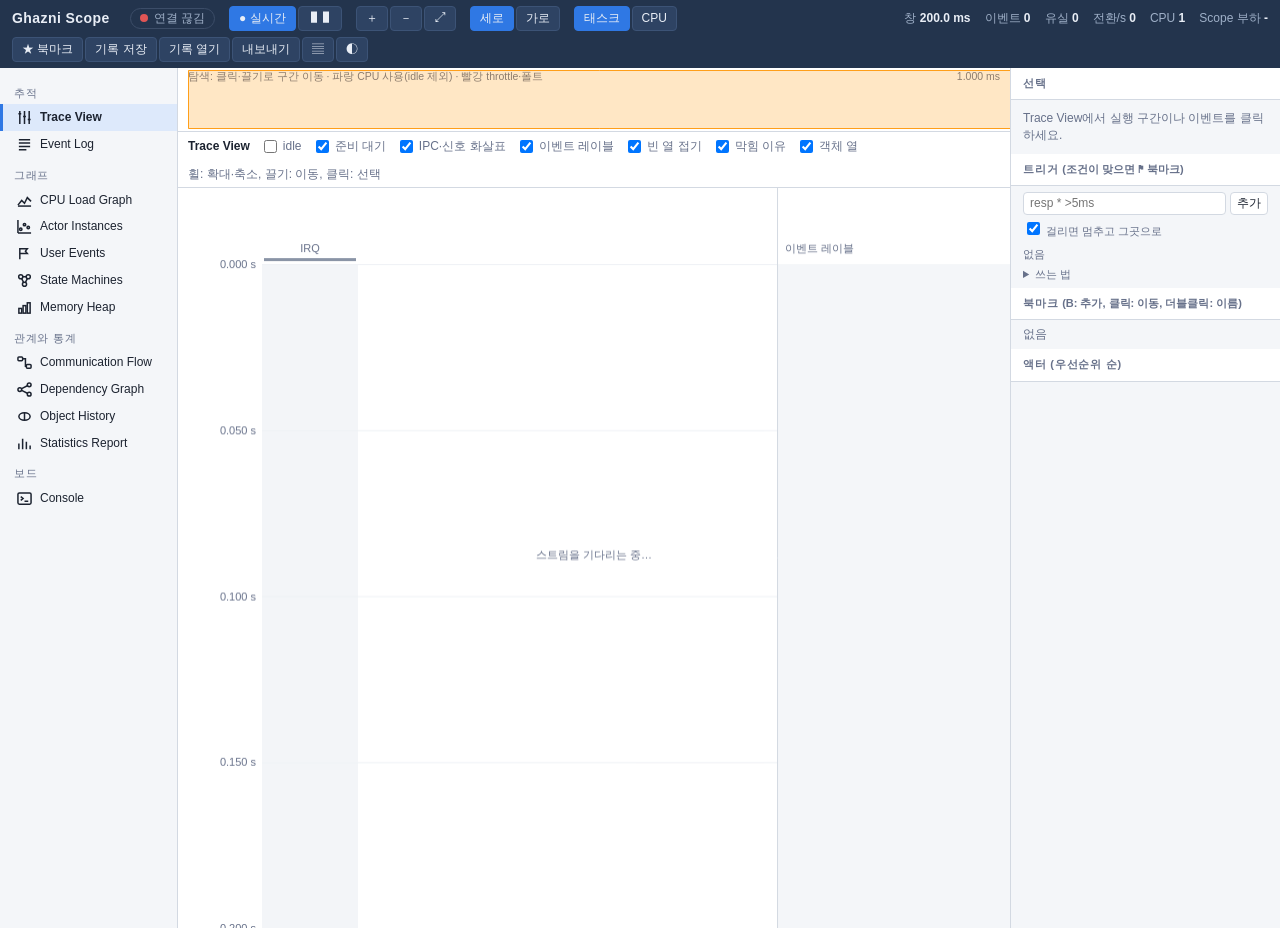
==== ghazni_scope/web/index.html @ 4e189434 "Install as a package: pipx install git+https://github.com/bearuse/ghazni-scope The host tool becomes" ====
<!doctype html>
<html lang="ko">
<head>
<meta charset="utf-8">
<meta name="viewport" content="width=device-width, initial-scale=1">
<title>Ghazni Scope</title>
<style>
:root {
  --bg: #e9edf2; --panel: #ffffff; --ink: #1c2330; --muted: #67718a; --line: #d3d9e2; --grid: #eef1f5;
  --bar: #23344d; --bar-ink: #e9eef6; --bar-muted: #9fb0c8; --accent: #2f78e4; --sel: #ff9f1a;
  --ok: #1f9d55; --warn: #d97706; --bad: #d64545; --nav: #f4f6f9; --navsel: #dde9fb;
  --mono: ui-monospace, SFMono-Regular, Menlo, Consolas, monospace;
}
@media (prefers-color-scheme: dark) {
  :root:not([data-theme="light"]) {
    --bg: #0f131a; --panel: #171c25; --ink: #e5e9f0; --muted: #8d96aa; --line: #2b3240; --grid: #1f2530;
    --bar: #0b0f15; --nav: #131821; --navsel: #1e3050;
  }
}
:root[data-theme="dark"] {
  --bg: #0f131a; --panel: #171c25; --ink: #e5e9f0; --muted: #8d96aa; --line: #2b3240; --grid: #1f2530;
  --bar: #0b0f15; --nav: #131821; --navsel: #1e3050;
}
* { box-sizing: border-box; }
html, body { height: 100%; }
body { margin: 0; background: var(--bg); color: var(--ink); overflow: hidden;
       font: 12px/1.4 -apple-system, BlinkMacSystemFont, "Segoe UI", "Noto Sans KR", sans-serif; }
#top { display: flex; align-items: center; gap: 6px 14px; flex-wrap: wrap; padding: 6px 12px;
       background: var(--bar); color: var(--bar-ink); }
#top h1 { font-size: 14px; margin: 0 6px 0 0; letter-spacing: .03em; }
#top .kv { color: var(--bar-muted); }
#top .kv b { color: var(--bar-ink); font-variant-numeric: tabular-nums; font-weight: 600; }
.chip { display: inline-flex; align-items: center; gap: 6px; padding: 1px 9px; border-radius: 999px;
        border: 1px solid #3c4d68; color: var(--bar-muted); }
.dot { width: 8px; height: 8px; border-radius: 50%; background: #8896aa; }
.live .dot { background: #34c46e; box-shadow: 0 0 0 3px rgba(52,196,110,.25); }
.paused .dot { background: #f0b429; }
.down .dot { background: #e05555; }
.tb { display: inline-flex; gap: 2px; }
.tb button { background: #2e4363; color: var(--bar-ink); border: 1px solid #3c5376; border-radius: 4px;
             padding: 3px 9px; font: inherit; cursor: pointer; }
.tb button:hover { background: #38517a; }
.tb button.on { background: var(--accent); border-color: var(--accent); }
.spacer { flex: 1; }
#app { display: grid; grid-template-columns: 178px minmax(0, 1fr) 270px; height: calc(100% - 40px); }
#app.nodetail { grid-template-columns: 178px minmax(0, 1fr) 0; }
nav#views { background: var(--nav); border-right: 1px solid var(--line); overflow: auto; padding: 8px 0; }
nav#views .grp { color: var(--muted); font-size: 10.5px; text-transform: uppercase; letter-spacing: .07em;
                 padding: 10px 14px 4px; }
nav#views a { display: flex; gap: 8px; align-items: center; padding: 5px 14px; color: var(--ink);
              text-decoration: none; cursor: pointer; border-left: 3px solid transparent; }
nav#views a:hover { background: var(--grid); }
nav#views a.on { background: var(--navsel); border-left-color: var(--accent); font-weight: 600; }
nav#views a svg { width: 15px; height: 15px; flex: 0 0 15px; stroke: currentColor; fill: none; stroke-width: 1.6; }
#center { display: flex; flex-direction: column; min-width: 0; min-height: 0; }
#overview { background: var(--panel); border-bottom: 1px solid var(--line); height: 64px; flex: 0 0 64px; position: relative; }
#overview canvas { position: absolute; inset: 0; width: 100%; height: 100%; cursor: pointer; }
.view { flex: 1; min-height: 0; display: none; background: var(--panel); position: relative; }
.view.on { display: flex; flex-direction: column; }
.vbar { display: flex; gap: 10px; align-items: center; flex-wrap: wrap; padding: 5px 10px;
        border-bottom: 1px solid var(--line); color: var(--muted); }
.vbar b { color: var(--ink); }
.vbar select, .vbar input, .vbar button { font: inherit; color: var(--ink); background: var(--panel);
        border: 1px solid var(--line); border-radius: 4px; padding: 2px 7px; }
.vbar label { display: inline-flex; gap: 3px; align-items: center; cursor: pointer; }
.vbody { flex: 1; min-height: 0; position: relative; overflow: hidden; }
.vbody canvas { position: absolute; inset: 0; width: 100%; height: 100%; }
.scroll { overflow: auto; height: 100%; }
table { width: 100%; border-collapse: collapse; font-variant-numeric: tabular-nums; }
th, td { padding: 3px 8px; border-bottom: 1px solid var(--grid); white-space: nowrap; text-align: right; }
th { position: sticky; top: 0; background: var(--nav); color: var(--muted); font-weight: 600; cursor: pointer;
     user-select: none; z-index: 1; }
td.l, th.l { text-align: left; }
tr.click { cursor: pointer; }
tr.click:hover td { background: var(--grid); }
tr.sel td { background: var(--navsel); }
.sw { display: inline-block; width: 10px; height: 10px; border-radius: 2px; margin-right: 6px; vertical-align: -1px; }
aside#detail { background: var(--nav); border-left: 1px solid var(--line); overflow: auto; }
aside h3 { margin: 0; padding: 8px 12px; font-size: 11px; text-transform: uppercase; letter-spacing: .07em;
           color: var(--muted); border-bottom: 1px solid var(--line); background: var(--panel); }
#sel { padding: 10px 12px; }
#sel .k { color: var(--muted); }
#sel table td { border: 0; padding: 2px 0; }
#sel table td:first-child { color: var(--muted); text-align: left; padding-right: 10px; }
#legend { padding: 6px 0; }
#bms { padding: 4px 0; max-height: 170px; overflow: auto; }
#trig { padding: 6px 12px; display: flex; flex-direction: column; gap: 4px; }
#trig input, #trig button { font: inherit; color: var(--ink); background: var(--panel); border: 1px solid var(--line); border-radius: 4px; padding: 2px 6px; }
#trigList div { display: flex; gap: 6px; align-items: center; }
#trigList .x { margin-left: auto; color: var(--muted); cursor: pointer; }
#trigList .h { color: var(--bad); font-weight: 600; }
#bms div { display: flex; gap: 6px; align-items: center; padding: 2px 12px; cursor: pointer; }
#bms div:hover { background: var(--grid); }
#bms .x { margin-left: auto; color: var(--muted); padding: 0 4px; }
#bms .empty2 { color: var(--muted); cursor: default; }
.csv { margin-left: auto; }
#legend div { display: flex; align-items: center; gap: 6px; padding: 2px 12px; cursor: pointer; }
#legend div.off { opacity: .4; }
#legend div .p { margin-left: auto; color: var(--muted); font-variant-numeric: tabular-nums; }
#tip { position: fixed; pointer-events: none; z-index: 10; background: rgba(20,26,36,.95); color: #eef2f8;
       padding: 6px 9px; border-radius: 5px; font-size: 11.5px; line-height: 1.45; display: none; max-width: 340px; }
#console { font: 11.5px/1.45 var(--mono); padding: 8px 10px; white-space: pre-wrap; }
#cmd { font: 12px var(--mono); }
.empty { color: var(--muted); padding: 30px; text-align: center; }
#statTab th { white-space: normal; vertical-align: bottom; line-height: 1.25; min-width: 50px; word-break: keep-all; }
#statTab th, #statTab td { padding: 3px 6px; }
table.compact th:not(:last-child), table.compact td:not(:last-child) { width: 1%; }
table.compact td:last-child, table.compact th:last-child { padding-left: 16px; }
.hint { color: var(--muted); font-size: 11px; }
.warn td { color: var(--bad); }
svg text { font: 11px -apple-system, "Segoe UI", "Noto Sans KR", sans-serif; }
@media (max-width: 900px) {
  #app, #app.nodetail { grid-template-columns: 54px minmax(0, 1fr) 0; }
  nav#views a span, nav#views .grp { display: none; }
  aside#detail { display: none; }
}
</style>
</head>
<body>
<div id="top">
  <h1>Ghazni Scope <span id="osName" style="font-weight:400;color:var(--bar-muted)"></span></h1>
  <span id="status" class="chip down"><span class="dot"></span><span id="stxt">연결 중</span></span>
  <span class="tb">
    <button id="bLive" class="on" title="실시간 따라가기 (Space)">● 실시간</button>
    <button id="bPause" title="멈춤 (Space)">❚❚</button>
  </span>
  <span class="tb">
    <button id="bIn" title="확대 (+)">＋</button>
    <button id="bOut" title="축소 (−)">－</button>
    <button id="bFit" title="전체 기록 보기 (F)">⤢</button>
  </span>
  <span class="tb">
    <button id="bVert" class="on" title="세로 타임라인">세로</button>
    <button id="bHorz" title="가로 타임라인">가로</button>
  </span>
  <span class="tb">
    <button id="bTasks" class="on" title="열 = 태스크">태스크</button>
    <button id="bCpus" title="열 = CPU">CPU</button>
  </span>
  <span class="spacer"></span>
  <span class="kv">창 <b id="kWin">-</b></span>
  <span class="kv">이벤트 <b id="kEv">0</b></span>
  <span class="kv">유실 <b id="kLost">0</b></span>
  <span class="kv">전환/s <b id="kSw">0</b></span>
  <span class="kv">CPU <b id="kCpu">-</b></span>
  <span class="kv" title="Scope 자체가 쓰는 CPU: tracer 태스크 + 스트림을 보내는 시간 (코어 하나 = 100 %)">Scope 부하 <b id="kScope">-</b></span>
  <span class="tb">
    <button id="bMark" title="북마크: 선택한 시각(없으면 보이는 구간 가운데)에 표시 (B)">★ 북마크</button>
    <a id="bSave" href="/recording"><button title="받은 스트림 그대로 저장 (--replay로도 열림)">기록 저장</button></a>
    <button id="bOpen" title="저장한 기록 파일을 열어 봄 (실시간 화면 대신)">기록 열기</button>
    <button id="bBackLive" title="기록 파일을 닫고 보드의 실시간 화면으로" style="display:none">실시간으로</button>
    <input type="file" id="fOpen" accept=".gzscope,.bin,.raw" style="display:none">
    <a id="bExport" href="/perfetto.json"><button title="Perfetto 형식으로 내보내기">내보내기</button></a>
    <button id="bDetail" title="오른쪽 패널">▤</button>
    <button id="bTheme" title="밝게/어둡게">◐</button>
  </span>
</div>
<div id="app">
  <nav id="views">
    <div class="grp">추적</div>
    <a data-v="trace" class="on"><svg viewBox="0 0 16 16"><path d="M3 1v14M8 1v14M13 1v14"/><path d="M1.5 4h3M6.5 7h3M11.5 10h3"/></svg><span>Trace View</span></a>
    <a data-v="log"><svg viewBox="0 0 16 16"><path d="M2 3h12M2 6.5h12M2 10h12M2 13.5h8"/></svg><span>Event Log</span></a>
    <div class="grp">그래프</div>
    <a data-v="load"><svg viewBox="0 0 16 16"><path d="M1 14l4-5 3 3 3-6 4 4"/><path d="M1 15h14"/></svg><span>CPU Load Graph</span></a>
    <a data-v="inst"><svg viewBox="0 0 16 16"><circle cx="4" cy="11" r="1.3"/><circle cx="8" cy="6" r="1.3"/><circle cx="12" cy="9" r="1.3"/><path d="M1 15h14M1 1v14"/></svg><span>Actor Instances</span></a>
    <a data-v="user"><svg viewBox="0 0 16 16"><path d="M3 2v12"/><path d="M3 3h8l-2 2.5 2 2.5H3"/></svg><span>User Events</span></a>
    <a data-v="sm"><svg viewBox="0 0 16 16"><circle cx="4" cy="4" r="2.2"/><circle cx="12" cy="4" r="2.2"/><circle cx="8" cy="12" r="2.2"/><path d="M6.2 4h3.6M11 6l-2 4M5 6l2 4"/></svg><span>State Machines</span></a>
    <a data-v="heap"><svg viewBox="0 0 16 16"><rect x="2" y="9" width="3" height="5"/><rect x="6.5" y="6" width="3" height="8"/><rect x="11" y="3" width="3" height="11"/></svg><span>Memory Heap</span></a>
    <div class="grp">관계와 통계</div>
    <a data-v="comm"><svg viewBox="0 0 16 16"><rect x="1" y="2" width="5" height="4" rx="1"/><rect x="10" y="10" width="5" height="4" rx="1"/><path d="M6 4h3v8h1"/></svg><span>Communication Flow</span></a>
    <a data-v="deps"><svg viewBox="0 0 16 16"><circle cx="3" cy="8" r="2"/><circle cx="13" cy="3" r="2"/><circle cx="13" cy="13" r="2"/><path d="M5 7l6-3M5 9l6 3"/></svg><span>Dependency Graph</span></a>
    <a data-v="obj"><svg viewBox="0 0 16 16"><ellipse cx="8" cy="8" rx="6" ry="4"/><path d="M8 4v8"/></svg><span>Object History</span></a>
    <a data-v="stats"><svg viewBox="0 0 16 16"><path d="M2 14V8M6 14V3M10 14V6M14 14V10"/></svg><span>Statistics Report</span></a>
    <div class="grp">보드</div>
    <a data-v="console"><svg viewBox="0 0 16 16"><rect x="1" y="2" width="14" height="12" rx="1.5"/><path d="M4 6l2.5 2L4 10M8 11h4"/></svg><span>Console</span></a>
  </nav>
  <div id="center">
    <div id="overview"><canvas id="cOv"></canvas></div>
    <section class="view on" id="v-trace">
      <div class="vbar"><b>Trace View</b>
        <label><input type="checkbox" id="oIdle"> idle</label>
        <label><input type="checkbox" id="oReady" checked> 준비 대기</label>
        <label><input type="checkbox" id="oComm" checked> IPC·신호 화살표</label>
        <label><input type="checkbox" id="oLabels" checked> 이벤트 레이블</label>
        <label title="보이는 구간에 아무 일도 없던 태스크의 열을 접습니다"><input type="checkbox" id="oActive" checked> 빈 열 접기</label>
        <label title="태스크가 막혀 있던 구간과 무엇을 기다렸는지 (wait, lock, recv, reply ←)"><input type="checkbox" id="oBlk" checked> 막힘 이유</label>
        <label title="그 구간에 쓰인 mutex, semaphore, endpoint, notification을 열로"><input type="checkbox" id="oObj" checked> 객체 열</label>
        <span id="traceHint">휠: 확대·축소, 끌기: 이동, 클릭: 선택</span></div>
      <div class="vbody"><canvas id="cTrace"></canvas></div>
    </section>
    <section class="view" id="v-log">
      <div class="vbar"><b>Event Log</b>
        <span id="logKinds"></span>
        <input id="logFind" placeholder="찾기 (태스크, 객체)" size="18">
        <label><input type="checkbox" id="logWin" checked> 보이는 구간만</label>
        <span id="logN"></span><button class="csv" data-csv="log">CSV</button></div>
      <div class="vbody"><div class="scroll" id="logScroll"><div id="logPad"><table id="logTab" class="compact"></table></div></div></div>
    </section>
    <section class="view" id="v-load">
      <div class="vbar"><b>CPU Load Graph</b> <span>100 ms마다, 태스크별로 쌓은 CPU 사용률 (코어 수 × 100 %)</span></div>
      <div class="vbody"><canvas id="cLoad"></canvas></div>
    </section>
    <section class="view" id="v-inst">
      <div class="vbar"><b>Actor Instance Graph</b>
        <select id="instMetric"><option value="exec">실행 시간 (execution)</option>
          <option value="resp">응답 시간 (response)</option></select>
        <label><input type="checkbox" id="instLog" checked> 로그 눈금</label>
        <label><input type="checkbox" id="instWin"> 보이는 구간만</label>
        <span>점 클릭: Trace View로</span></div>
      <div class="vbody"><canvas id="cInst"></canvas></div>
    </section>
    <section class="view" id="v-user">
      <div class="vbar"><b>User Events</b> <span id="hUser">태스크가 남긴 값과 글</span><button class="csv" data-csv="userTab">CSV</button></div>
      <div class="vbody" style="display:grid;grid-template-rows:55% 45%">
        <div style="position:relative"><canvas id="cUser"></canvas></div>
        <div class="scroll"><table id="userTab" class="compact"></table></div></div>
    </section>
    <section class="view" id="v-sm">
      <div class="vbar"><b>State Machines</b> <span id="hSm">태스크가 알린 상태가 언제 바뀌었고 얼마나 머물렀는지</span>
        <label><input type="checkbox" id="smWin"> 보이는 구간만</label> <span class="hint">처음엔 마지막 활동 구간. 끌어서 확대, 더블클릭: 전체 기록 ↔ 마지막 활동</span><button class="csv" data-csv="smTab,smTr">CSV</button></div>
      <div class="vbody" style="display:grid;grid-template-rows:minmax(120px,45%) 1fr">
        <div style="position:relative"><canvas id="cSm"></canvas></div>
        <div class="scroll" style="display:grid;grid-template-columns:1fr 1fr;gap:0 12px;align-content:start"><table id="smTab"></table><table id="smTr"></table></div></div>
    </section>
    <section class="view" id="v-heap">
      <div class="vbar"><b>Memory Heap</b> <span id="hHeap">할당기가 알린 할당·해제: 사용량 변화와 아직 해제되지 않은 블록</span> <span class="hint">처음엔 마지막 활동 구간. 끌어서 확대, 더블클릭: 전체 기록 ↔ 마지막 활동</span><button class="csv" data-csv="heapTab,heapLive,heapWarn">CSV</button></div>
      <div class="vbody" style="display:grid;grid-template-rows:minmax(120px,48%) 1fr">
        <div style="position:relative"><canvas id="cHeap"></canvas></div>
        <div class="scroll" style="display:grid;grid-template-columns:1fr 1.2fr;gap:0 12px;align-content:start"><table id="heapTab" style="align-self:start"></table><table id="heapLive"></table><table id="heapWarn" style="grid-column:1/-1;margin-top:10px"></table></div></div>
    </section>
    <section class="view" id="v-deps">
      <div class="vbar"><b>Dependency Graph</b> <span>태스크가 누구를 기다리나: CALL(클라이언트 → 서버, 응답까지 기다린 시간)과 signal(보낸 태스크 → 깨어난 태스크). 선 굵기 = 횟수</span></div>
      <div class="vbody scroll"><svg id="sDeps" width="100%"></svg></div>
    </section>
    <section class="view" id="v-comm">
      <div class="vbar"><b>Communication Flow</b> <span>누가 어느 객체(큐·세마포어·mutex·이벤트 그룹, Ghazni의 endpoint·notification)에 보내거나 주고, 누가 받아 깨어났는지. 인터럽트 처리기에서 준 것은 인터럽트 이름으로 (기록 전체, 선 굵기 = 횟수)</span></div>
      <div class="vbody scroll"><svg id="sComm" width="100%"></svg></div>
    </section>
    <section class="view" id="v-obj">
      <div class="vbar"><b>Object History</b> <select id="objSel"></select> <span id="objN"></span>
        <span class="hint" id="objHint">label = 메시지 레이블: 클라이언트가 보낸 요청 번호(서버가 요청 종류를 구분하는 값)</span><button class="csv" data-csv="objTab">CSV</button></div>
      <div class="vbody"><div class="scroll"><table id="objTab" class="compact"></table></div></div>
    </section>
    <section class="view" id="v-stats">
      <div class="vbar"><b>Statistics Report</b> <span>인스턴스 = 준비된 때부터 다시 막힐 때까지. 실행 시간 = 그 안의 CPU 시간, 응답 시간 = 처음부터 끝까지.
        CPU %: 평균 = 부팅 뒤 전체, 구간 = 보이는 구간(Trace View), 지금 = 최근 0.1초 (코어 하나 = 100 %).
        커널 시간 = CPU 시간 가운데 커널이 그 태스크의 시스템 콜·폴트를 처리한 시간(Ghazni만; FreeRTOS는 –). PI 상속 = 우선순위를 물려받은 횟수</span>
        <span>구간 비교: <button id="bCmpA" title="Trace View에 보이는 구간을 A로">보이는 구간 → A</button> <button id="bCmpB" title="Trace View에 보이는 구간을 B로">→ B</button>
        <button id="bCmpX">지우기</button></span><button class="csv" data-csv="statTab,isrTab,cmpTab">CSV</button></div>
      <div class="vbody"><div class="scroll"><div id="statScope" class="hint" style="padding:6px 10px"></div>
        <div id="cmpBox" style="display:none"><div class="hint" id="cmpHead" style="padding:6px 10px"></div><table id="cmpTab" style="margin-bottom:14px"></table></div>
        <table id="statTab"></table><table id="isrTab" style="margin-top:14px"></table></div></div>
    </section>
    <section class="view" id="v-console">
      <div class="vbar"><b>Console</b>
        <input id="cmd" placeholder="타깃으로 보낼 글" size="42">
        <button id="bSend">보내기</button></div>
      <div class="vbody"><div class="scroll" id="conScroll"><div id="console"></div></div></div>
    </section>
  </div>
  <aside id="detail">
    <h3>선택</h3>
    <div id="sel"><span class="k">Trace View에서 실행 구간이나 이벤트를 클릭하세요.</span></div>
    <h3>트리거 <span class="hint" style="text-transform:none;letter-spacing:0">(조건이 맞으면 ⚑ 북마크)</span></h3>
    <div id="trig">
      <div style="display:flex;gap:4px"><input id="trigIn" placeholder="resp * >5ms" style="flex:1;min-width:0">
        <button id="trigAdd">추가</button></div>
      <label class="hint"><input type="checkbox" id="trigPause" checked> 걸리면 멈추고 그곳으로</label>
      <div id="trigErr" class="hint" style="color:var(--bad)"></div>
      <div id="trigList"></div>
      <details class="hint"><summary>쓰는 법</summary>
        <div>resp|exec|lat &lt;태스크|*&gt; &gt;5ms · isr &lt;인터럽트|*&gt; &gt;500us · user &lt;채널&gt; &gt;1000 ·
        state &lt;기계&gt; &lt;상태&gt; · fault|throttle [태스크] · heap</div></details>
    </div>
    <h3>북마크 <span class="hint" style="text-transform:none;letter-spacing:0">(B: 추가, 클릭: 이동, 더블클릭: 이름)</span></h3>
    <div id="bms"></div>
    <h3>액터 (우선순위 순)</h3>
    <div id="legend"></div>
  </aside>
</div>
<div id="tip"></div>
<script>
"use strict";
// ------------------------------------------------------------------ data
const KEEP = 120;                      // seconds kept, as on the server
const D = { tasks: {}, ncpus: 1, hz: 0, now: 0, segs: [], ready: [], marks: [], events: [], inst: [],
            users: [], texts: [], states: [], heap: [], heapNow: {}, heapLive: [], heapWarn: [], deps: [], isr: [], isrStats: [], prios: [],
            blocked: [], openBlocked: [], holds: [], openHolds: [], serves: [], openServes: [], semcount: [],
            load: [], table: [], comm: [], objects: { endpoints: [], notifications: [] },
            open: [], openReady: [], counters: {}, console: [], streaming: false, connected: false, source: "live" };
const STATES = ["inactive", "running", "ready", "send", "recv", "reply", "wait", "sleep", "FAULTED",
                "exited", "stopped", "throttled"];
const KINDS = ["switch", "wake", "irq", "timeout", "throttle", "timer", "fault", "call", "send", "recv",
               "reply", "signal", "user"];
const IDLE = 255, NONE = 254;
let hidden = new Set(), hideInit = false, selected = null, live = true, vert = true, byCpu = false;
let win = { t0: 0, t1: 0.2 };          // visible window (s)
let span = 0.2;                         // live window length
const $ = id => document.getElementById(id);

function tname(id) {
  if (id === IDLE) return "idle";
  if (id === NONE) return "-";
  return (D.tasks[id] || {}).name || "task" + id;
}
function epName(i) { return D.objects.endpoints[i] || "ep" + i; }
function ntfnKind(i) { return (D.objects.ntfn_kinds || [])[i] || "event"; }
// what the page says about the API differs per system (hello byte [5])
function osText() {
  return D.os === "Ghazni" ? {
    user: '태스크의 <code>ghazni_trace_user(channel, value)</code>(값), <code>ghazni_trace_printf</code>(글), 셸 <code>mark</code>',
    sm: '태스크의 <code>ghazni_trace_state(machine, "STATE")</code>: 상태가 언제 바뀌었고 얼마나 머물렀는지',
    heap: '할당기가 알린 할당·해제(<code>ghazni_trace_heap</code>, 미들웨어 <code>malloc</code>): 사용량 변화와 아직 해제되지 않은 블록',
    cmd: "셸 명령 (예: ps, hog, bench 1000, mark 1 42)",
    userEmpty: "(셸: mark 1 42)", smEmpty: "(셸: tdemo)", heapEmpty: "(셸: tdemo, 또는 미들웨어 태스크)",
  } : {
    user: '태스크의 <code>scope_user(channel, value)</code>(값), <code>scope_printf</code>(글)',
    sm: '태스크의 <code>scope_state(machine, "STATE")</code>: 상태가 언제 바뀌었고 얼마나 머물렀는지',
    heap: '<code>pvPortMalloc</code> / <code>vPortFree</code>: 사용량 변화와 아직 해제되지 않은 블록. "(태스크 밖)" = 스케줄러 시작 전이나 인터럽트에서 할당',
    cmd: "타깃으로 보낼 글 (프로그램의 표준 입력·UART)",
    userEmpty: "(scope_user)", smEmpty: "(scope_state)", heapEmpty: "(pvPortMalloc)",
  };
}
function osTexts() {
  const o = osText();
  $("hUser").innerHTML = o.user; $("hSm").innerHTML = o.sm; $("hHeap").innerHTML = o.heap; $("cmd").placeholder = o.cmd;
}
const heapName = id => id === 0xFE ? "(태스크 밖)" : tname(id);
function objLabel(k, i) {               // "mutex pi_lock", "semaphore pi_done", "queue samples", "ep pong"
  if (k === "ep") return "ep " + epName(i);
  const kind = ntfnKind(i);
  return (kind === "event" ? (D.os === "Ghazni" ? "ntfn" : "event") : kind) + " " + ntfnName(i);
}
// why a task is not running: TEV_SWITCH arg (state | what << 8 | object << 16)
function blockText(st, kind, obj) {
  const what = kind === 1 ? epName(obj) : kind === 2 ? ntfnName(obj) : kind === 3 ? tname(obj) : "";
  if (kind === 2) { const k = ntfnKind(obj);
    if (k === "queue") return (st === 3 ? "send → " : "recv ") + what;
    return (k === "mutex" ? "lock " : k === "semaphore" ? "take " : "wait ") + what; }
  if (kind === 3) return "reply ← " + what;
  if (kind === 1) return (st === 3 ? "send → " : "recv ") + what;
  return STATES[st] || "";
}
function ntfnName(i) { return D.objects.notifications[i] || "ntfn" + i; }
function irqName(i) { const n = (D.objects.irqs || {})[i]; return n ? `IRQ ${i} ${n}` : `IRQ ${i}`; }
function color(id, a) {
  if (id === IDLE || tname(id) === "idle") return a === undefined ? "#c3cad6" : `rgba(195,202,214,${a})`;
  const h = (id * 137.508 + 200) % 360, l = 48 + (id % 3) * 6;
  return a === undefined ? `hsl(${h},62%,${l}%)` : `hsla(${h},62%,${l}%,${a})`;
}
function fmtT(s) {                      // a time position
  const a = Math.abs(s);
  if (a >= 1) return s.toFixed(3) + " s";
  if (a >= 1e-3) return (s * 1e3).toFixed(3) + " ms";
  return (s * 1e6).toFixed(1) + " µs";
}
function fmtTick(t, step) {             // ruler label: enough digits for the step
  const d = Math.max(3, Math.min(7, Math.ceil(-Math.log10(step)) + 1));
  return t.toFixed(d) + " s";
}
function fmtD(s) {                      // a duration
  if (s >= 1) return s.toFixed(3) + " s";
  if (s >= 1e-3) return (s * 1e3).toFixed(s >= 0.1 ? 1 : 3) + " ms";
  return (s * 1e6).toFixed(s >= 1e-5 ? 1 : 2) + " µs";
}
function esc(s) { return String(s).replace(/[&<>]/g, c => ({ "&": "&amp;", "<": "&lt;", ">": "&gt;" })[c]); }
function actors() {                     // task ids by priority (high first)
  return Object.keys(D.tasks).map(Number)
    .filter(i => !hidden.has(i) && ($("oIdle").checked || tname(i) !== "idle"))
    .sort((a, b) => (D.tasks[b].prio - D.tasks[a].prio) || a - b);
}
function evLabel(e) {                   // [t, kind, cpu, a, b, arg]
  const [, k, , a, b, arg] = e;
  switch (k) {
    case "switch": return `${tname(a)} → ${tname(b)}` + (arg ? ` (${blockText(arg & 255, (arg >> 8) & 255, (arg >> 16) & 255) || arg})` : "");
    case "take": return ntfnKind(b) === "queue" ? `${tname(a)} received from ${ntfnName(b)} (${arg} left)`
      : ntfnKind(b) === "event group" ? `${tname(a)} got bits 0x${arg.toString(16)} of ${ntfnName(b)}`
      : `${tname(a)} took ${ntfnKind(b)} ${ntfnName(b)}` + (ntfnKind(b) === "semaphore" ? ` (count ${arg})` : "");
    case "wake": return `${tname(a)} ready`;
    case "irq": return irqName(arg) + (a !== NONE ? ` (during ${tname(a)})` : "");
    case "irqend": return `${irqName(arg)} handled`;
    case "prio": return `${tname(a)} priority ${arg} → ${b}` + (b > arg ? " (inherited)" : " (given back)");
    case "timeout": return `${tname(a)}: timeout`;
    case "throttle": return `${tname(a)}: CPU budget used up`;
    case "timer": return `timer fired (bits 0x${arg.toString(16)})`;
    case "fault": return `${tname(a)}: FAULT`;
    case "call": return `${tname(a)} CALL ${epName(arg & 255)}` + (b !== NONE ? ` → ${tname(b)}` : " (queued)") + `, label ${arg >>> 8}`;
    case "send": return `${tname(a)} SEND ${epName(arg & 255)}` + (b !== NONE ? ` → ${tname(b)}` : " (queued)");
    case "recv": return `${tname(a)} RECV ${epName(arg & 255)} from ${tname(b)}`;
    case "reply": return `${tname(a)} REPLY → ${tname(b)} (${arg | 0})`;
    case "signal": return ntfnKind(b) === "queue" ? `${tname(a)} sent to ${ntfnName(b)} (${arg} waiting)`
      : ntfnKind(b) === "event group" ? `${tname(a)} set bits 0x${arg.toString(16)} of ${ntfnName(b)}`
      : ntfnKind(b) === "mutex" ? `${tname(a)} unlocked ${ntfnName(b)}`
      : ntfnKind(b) === "semaphore" ? `${tname(a)} gave ${ntfnName(b)} (count ${arg})` : `${tname(a)} SIGNAL ${ntfnName(b)} 0x${arg.toString(16)}`;
    case "user": return `[${tname(a)}] ch${b} = ${arg | 0}`;
    case "print": return `[${tname(a)}] ch${b}: ${arg}`;
    case "state": return `[${tname(a)}] state machine ${b} → ${arg}`;
    case "heap": return `${tname(a)} ${b ? "free" : "malloc"} ${arg} B`;
  }
  return k;
}
const KCOL = { call: "#2f78e4", send: "#2f78e4", recv: "#5b8def", reply: "#7a5af5", signal: "#16a394",
               user: "#d9480f", throttle: "#d64545", fault: "#b00020", timeout: "#d97706", irq: "#8a94a6",
               timer: "#8a94a6", wake: "#8a94a6", switch: "#8a94a6", print: "#c2185b", state: "#6d4c41",
               heap: "#00897b", irqend: "#8a94a6", prio: "#e8590c", take: "#9c36b5", blk: "#9aa3b2" };

// ------------------------------------------------------------------ input
function trimOld() {
  const lim = D.now - KEEP;
  const cut = (arr, idx) => { let i = 0; while (i < arr.length && arr[i][idx] < lim) i++; if (i) arr.splice(0, i); };
  cut(D.segs, 3); cut(D.ready, 2); cut(D.marks, 0); cut(D.events, 0); cut(D.inst, 2); cut(D.users, 0);
  cut(D.texts, 0); cut(D.states, 0); cut(D.heap, 0); cut(D.isr, 0); cut(D.prios, 0);
  cut(D.blocked, 2); cut(D.holds, 3); cut(D.serves, 4); cut(D.semcount, 0);
}
function apply(d, full) {
  const prevNow = D.now;
  D.hz = d.hz; D.ncpus = d.ncpus; D.now = d.now;
  if (d.os && d.os !== D.osShown) { D.os = D.osShown = d.os; osTexts(); }
  D.tasks = d.tasks;
  if (!hideInit && Object.keys(d.tasks).length) {   // the recorder itself: hidden until asked for
    hideInit = true;
    const keep = loadPrefs.hiddenNames;                // or what this browser hid last time
    for (const [id, t] of Object.entries(d.tasks)) if (keep ? keep.includes(t.name) : t.name === "tracer") hidden.add(+id);
  }
  D.table = d.table; D.counters = d.counters; D.comm = d.comm || []; D.scope = d.scope || null;
  D.isrStats = d.isr_stats || []; D.triggers = d.triggers || []; onTrigHits(d.trig_hits || []);
  D.heapNow = d.heap_now || {}; D.heapLive = d.heap_live || []; D.deps = d.deps || []; D.heapWarn = d.heap_warn || [];
  D.objects = d.objects || D.objects; D.open = d.open; D.openReady = d.open_ready;
  D.streaming = d.streaming; D.connected = d.connected;
  const newSource = full && d.source !== undefined && d.source !== D.source;
  if (newSource) D.source = d.source;
  D.openBlocked = d.open_blocked || []; D.openHolds = d.open_holds || []; D.openServes = d.open_serves || [];
  if (full) {
    D.segs = d.segments; D.ready = d.ready; D.marks = d.marks; D.events = d.events || [];
    D.inst = d.instances || []; D.users = d.users || []; D.load = d.load;
    D.texts = d.texts || []; D.states = d.states || []; D.heap = d.heap || [];
    D.isr = d.isr || []; D.prios = d.prios || [];
    D.blocked = d.blocked || []; D.holds = d.holds || []; D.serves = d.serves || []; D.semcount = d.semcount || [];
    D.console = d.console.slice();
  } else {
    D.segs.push(...d.segments); D.ready.push(...d.ready); D.marks.push(...d.marks);
    D.events.push(...(d.events || [])); D.inst.push(...(d.instances || [])); D.users.push(...(d.users || []));
    D.texts.push(...(d.texts || [])); D.states.push(...(d.states || [])); D.heap.push(...(d.heap || []));
    D.isr.push(...(d.isr || [])); D.prios.push(...(d.prios || []));
    D.blocked.push(...(d.blocked || [])); D.holds.push(...(d.holds || []));
    D.serves.push(...(d.serves || [])); D.semcount.push(...(d.semcount || []));
    D.load.push(...d.load); D.console.push(...d.console);
    if (D.console.length > 2000) D.console.splice(0, D.console.length - 2000);
  }
  trimOld();
  if (newSource) {                      // a recording file: everything in view, nothing live
    const file = D.source.startsWith("file:");
    $("bBackLive").style.display = file ? "" : "none";
    trigSeen = file ? new Set() : null; // a file's trigger hits become bookmarks
    if (file) { live = false; setLive(); win.t0 = 0; win.t1 = Math.max(D.now, 1e-3); }
    else { live = true; setLive(); }
  }
  if (live) { win.t1 = Math.max(D.now, span); win.t0 = win.t1 - span; }
  // paused on the past: new data does not change the trace picture (redrawing a huge
  // zoomed-out window every 200 ms would only make the page sluggish)
  if (!full && !live && win.t1 < prevNow) { needSide = true; return; }
  dirty(full);
}
function connect() {
  const es = new EventSource("/stream");
  es.addEventListener("full", m => apply(JSON.parse(m.data), true));
  es.addEventListener("delta", m => apply(JSON.parse(m.data), false));
  es.onerror = () => { D.connected = false; status(); };
}

// ------------------------------------------------------------------ drawing helpers
function fit(cv) {
  const r = cv.getBoundingClientRect(), dpr = window.devicePixelRatio || 1;
  const w = Math.max(1, Math.round(r.width * dpr)), h = Math.max(1, Math.round(r.height * dpr));
  if (cv.width !== w || cv.height !== h) { cv.width = w; cv.height = h; }
  const g = cv.getContext("2d");
  g.setTransform(dpr, 0, 0, dpr, 0, 0);
  return { g, w: r.width, h: r.height };
}
const cssCache = {};
function css(v) { return cssCache[v] ??= getComputedStyle(document.documentElement).getPropertyValue(v).trim(); }
// arrays kept in time order (by the field `idx`): index of the first entry with field >= t
function lowerBound(arr, idx, t) {
  let lo = 0, hi = arr.length;
  while (lo < hi) { const m = (lo + hi) >> 1; if (arr[m][idx] < t) lo = m + 1; else hi = m; }
  return lo;
}
// entries [start, end] that touch the window, from arrays sorted by end; maxDur bounds how
// long an entry can be, so the scan stops once the ends pass t1 + maxDur
function* inWindow(arr, sIdx, eIdx, t0, t1, maxDur) {
  for (let i = lowerBound(arr, eIdx, t0); i < arr.length; i++) {
    const x = arr[i];
    if (x[eIdx] > t1 + maxDur) break;
    if (x[sIdx] <= t1) yield x;
  }
}
function maxDur(arr, sIdx, eIdx, key) {     // longest entry so far, updated as data arrives
  const st = maxDur[key] ||= { n: 0, v: 0, arr: null };
  if (st.arr !== arr || st.n > arr.length) { st.arr = arr; st.n = 0; st.v = 0; }
  for (let i = st.n; i < arr.length; i++) st.v = Math.max(st.v, arr[i][eIdx] - arr[i][sIdx]);
  st.n = arr.length;
  return st.v;
}
function niceStep(range, px, minPx) {
  const raw = range * minPx / Math.max(1, px), p = Math.pow(10, Math.floor(Math.log10(raw)));
  for (const m of [1, 2, 5, 10]) if (m * p >= raw) return m * p;
  return 10 * p;
}

// ------------------------------------------------------------------ trace view
let hits = [];                          // clickable boxes in the trace view
let traceGeom = null;
function drawTrace() {
  const cv = $("cTrace"), { g, w, h } = fit(cv);
  hits = [];
  const ink = css("--ink"), muted = css("--muted"), grid = css("--grid"), line = css("--line");
  g.clearRect(0, 0, w, h);
  g.font = "11px -apple-system, Segoe UI, Noto Sans KR, sans-serif";
  let cols = byCpu ? [...Array(D.ncpus).keys()] : actors();
  if (!byCpu && $("oActive").checked) {             // only tasks that did something in the window
    const act = new Set(), inW = (s, e) => e >= win.t0 && s <= win.t1;
    for (const x of inWindow(D.segs, 2, 3, win.t0, win.t1, maxDur(D.segs, 2, 3, "segs"))) act.add(x[1]);
    for (const x of D.open) if (inW(x[2], x[3])) act.add(x[1]);
    for (const x of inWindow(D.ready, 1, 2, win.t0, win.t1, maxDur(D.ready, 1, 2, "ready"))) act.add(x[0]);
    for (const x of D.openReady) if (inW(x[1], x[2])) act.add(x[0]);
    for (let i = lowerBound(D.marks, 0, win.t0); i < D.marks.length && D.marks[i][0] <= win.t1; i++)
      if (D.marks[i][1] !== "irq" && D.marks[i][1] !== "timer") act.add(D.marks[i][3]);
    const few = cols.filter(id => act.has(id));
    if (few.length) { drawTrace.folded = cols.length - few.length; cols = few; } else drawTrace.folded = 0;
  } else drawTrace.folded = 0;
  const showLabels = vert && $("oLabels").checked;
  const RULER = vert ? 84 : 110, HEAD = vert ? 76 : 40, LAB = showLabels ? Math.min(300, Math.max(180, w * 0.28)) : 0;
  // one column per interrupt seen in the window (the kernel timer included)
  const irqSet = new Set();
  for (let i = lowerBound(D.isr, 0, win.t0 - 0.05); i < D.isr.length && D.isr[i][0] <= win.t1; i++) irqSet.add(D.isr[i][2]);
  for (let i = lowerBound(D.marks, 0, win.t0); i < D.marks.length && D.marks[i][0] <= win.t1; i++)
    if (D.marks[i][1] === "irq") irqSet.add(D.marks[i][4]);
  const irqIds = [...irqSet].sort((a, b) => a - b);
  if (!irqIds.length) irqIds.push(-1);                  // an empty IRQ column all the same
  const irqCol = id => cols.length + Math.max(0, irqIds.indexOf(id));
  const timerId = +(Object.entries(D.objects.irqs || {}).find(([, n]) => n === "timer") || [-1])[0];
  // kernel objects used in the window: mutexes, semaphores, endpoints, notifications
  const objs = [];
  if ($("oObj").checked && !byCpu) {
    const seen = new Set(), add = (k, i) => { const key = k + i; if (!seen.has(key)) { seen.add(key); objs.push({ k, i }); } };
    for (const x of inWindow(D.holds, 2, 3, win.t0, win.t1, maxDur(D.holds, 2, 3, "holds"))) add("nt", x[0]);
    for (const x of D.openHolds) if (x[3] >= win.t0 && x[2] <= win.t1) add("nt", x[0]);
    for (let i = lowerBound(D.semcount, 0, win.t0); i < D.semcount.length && D.semcount[i][0] <= win.t1; i++) add("nt", D.semcount[i][1]);
    for (const x of inWindow(D.serves, 3, 4, win.t0, win.t1, maxDur(D.serves, 3, 4, "serves"))) add("ep", x[0]);
    for (const x of D.openServes) if (x[4] >= win.t0 && x[3] <= win.t1) add("ep", x[0]);
    for (const x of inWindow(D.blocked, 1, 2, win.t0, win.t1, maxDur(D.blocked, 1, 2, "blocked")))
      if ((x[4] === 1 || x[4] === 2) && !hidden.has(x[0])) add(x[4] === 1 ? "ep" : "nt", x[5]);
    const ev0 = lowerBound(D.events, 0, win.t0), ev1 = lowerBound(D.events, 0, win.t1 + 1e-12);
    if (ev1 - ev0 < 30000) for (let i = ev0; i < ev1; i++) { const e = D.events[i];
      if (hidden.has(e[3])) continue;           // the recorder's own objects stay out
      if (e[1] === "signal" || e[1] === "take") add("nt", e[4]);
      else if (e[1] === "call" || e[1] === "send" || e[1] === "recv") add("ep", e[5] & 255); }
    const rank = o => o.k === "nt" ? ({ mutex: 0, semaphore: 1, queue: 1.5 }[ntfnKind(o.i)] ?? 3) : 2;
    objs.sort((a, b) => rank(a) - rank(b) || a.i - b.i);
  }
  const objBase = cols.length + irqIds.length;
  const objCol = new Map(objs.map((o, k) => [o.k + o.i, objBase + k]));
  const nCols = cols.length + irqIds.length + objs.length;
  const along = vert ? h - HEAD : w - RULER - 10;       // time axis length in px
  const across = vert ? w - RULER - LAB : h - HEAD;
  const cw = Math.max(8, Math.min(vert ? 96 : 30, across / Math.max(1, nCols)));
  const T = t => (t - win.t0) / (win.t1 - win.t0) * along;
  const tOf = px => win.t0 + px / along * (win.t1 - win.t0);
  traceGeom = { RULER, HEAD, cw, along, cols, tOf, LAB, w, nCols };
  // rect in (time, column) space
  function R(ts, te, c, f0, f1) {
    const a = T(ts), b = Math.max(T(te), a + 0.6), x0 = c * cw + f0 * cw, x1 = c * cw + f1 * cw;
    return vert ? [RULER + x0, HEAD + a, x1 - x0, b - a] : [RULER + a, HEAD + x0, b - a, x1 - x0];
  }
  // grid and time ruler
  const step = niceStep(win.t1 - win.t0, along, 70);
  g.strokeStyle = grid; g.fillStyle = muted; g.lineWidth = 1;
  for (let t = Math.ceil(win.t0 / step) * step; t <= win.t1; t += step) {
    const p = T(t);
    g.beginPath();
    if (vert) { g.moveTo(RULER, HEAD + p + .5); g.lineTo(w, HEAD + p + .5); g.stroke(); g.textAlign = "right"; g.fillText(fmtTick(t, step), RULER - 6, HEAD + p + 4); }
    else { g.moveTo(RULER + p + .5, HEAD); g.lineTo(RULER + p + .5, h); g.stroke(); g.textAlign = "center"; g.fillText(fmtTick(t, step), RULER + p, HEAD - 8); }
  }
  // column backgrounds and headers
  g.textAlign = vert ? "center" : "right";
  cols.forEach((id, c) => {
    const [x, y, ww, hh] = R(win.t0, win.t1, c, 0, 1);
    if (c % 2) { g.fillStyle = grid; g.globalAlpha = .45; g.fillRect(x, y, ww, hh); g.globalAlpha = 1; }
    const label = byCpu ? "CPU " + id : tname(id);
    g.fillStyle = byCpu ? ink : color(id);
    if (vert) {
      g.fillRect(x + 2, HEAD - 6, ww - 4, 3);
      g.fillStyle = ink; g.save();
      if (g.measureText(label).width > ww - 4) {      // narrow column: the name at an angle
        g.translate(x + ww / 2 + 3, HEAD - 10); g.rotate(-Math.PI / 3); g.textAlign = "left"; g.fillText(label, 0, 0);
      } else g.fillText(label, x + ww / 2, HEAD - 12);
      g.restore(); g.textAlign = "center";
      if (!byCpu) hits.push({ box: [x, 0, ww, HEAD], kind: "head", id });
    } else {
      g.fillRect(RULER - 6, y + 2, 3, hh - 4);
      g.fillStyle = ink; g.fillText(label, RULER - 10, y + hh / 2 + 4);
    }
  });
  // headers of the interrupt and object columns (muted: not tasks)
  const extraHead = (c, label, bar) => {
    const [x, y, ww, hh] = R(win.t0, win.t1, c, 0, 1);
    g.fillStyle = grid; g.globalAlpha = .7; g.fillRect(x, y, ww, hh); g.globalAlpha = 1;
    if (vert) {
      g.fillStyle = bar; g.fillRect(x + 2, HEAD - 6, ww - 4, 3);
      g.fillStyle = muted; g.save();
      if (g.measureText(label).width > ww - 4) { g.translate(x + ww / 2 + 3, HEAD - 10); g.rotate(-Math.PI / 3); g.textAlign = "left"; g.fillText(label, 0, 0); }
      else { g.textAlign = "center"; g.fillText(label, x + ww / 2, HEAD - 12); }
      g.restore();
    } else { g.fillStyle = muted; g.textAlign = "right"; g.fillText(label, RULER - 10, y + hh / 2 + 4); }
  };
  irqIds.forEach((id, k) => extraHead(cols.length + k, id < 0 ? "IRQ" : ((D.objects.irqs || {})[id] || "IRQ " + id), KCOL.irq));
  objs.forEach((o, k) => extraHead(objBase + k, objLabel(o.k, o.i),
    o.k === "ep" ? KCOL.call : ntfnKind(o.i) === "event" ? KCOL.signal : KCOL.take));
  g.textAlign = "center";
  const colOf = new Map(cols.map((id, c) => [id, c]));
  const vis = (s, e) => e >= win.t0 && s <= win.t1;
  g.save(); g.beginPath();              // the plot area only: nothing over the headers
  if (vert) g.rect(RULER, HEAD, w - RULER - LAB, h - HEAD); else g.rect(RULER, HEAD, w - RULER, h - HEAD);
  g.clip();
  // ready (waiting for a CPU) intervals
  if ($("oReady").checked && !byCpu) {
    g.fillStyle = muted; g.globalAlpha = .22;
    const rdy = [...inWindow(D.ready, 1, 2, win.t0, win.t1, maxDur(D.ready, 1, 2, "ready"))].concat(D.openReady);
    let lastR = {};
    for (const [task, s, e] of rdy) {
      const c = colOf.get(task);
      if (c === undefined || !vis(s, e)) continue;
      const r = R(s, e, c, .38, .62), a1 = vert ? r[1] + r[3] : r[0] + r[2];
      if (a1 <= (lastR[c] ?? -1) + 0.3) continue;       // inside a pixel already drawn
      lastR[c] = a1; g.fillRect(...r);
    }
    g.globalAlpha = 1;
  }
  // interrupt handlers (v3): bars in the IRQ column, IRQ to IRQ_END
  g.fillStyle = KCOL.irq;
  for (let i = lowerBound(D.isr, 0, win.t0 - 0.05); i < D.isr.length && D.isr[i][0] <= win.t1; i++) {
    const [s, cpu, id, d] = D.isr[i];
    if (!vis(s, s + d)) continue;
    const r = R(s, s + d, irqCol(id), .25, .75); g.fillRect(...r);
    hits.push({ box: r, kind: "isr", s, d, id, cpu });
  }
  // why each task is not running: a thin line from blocking to waking, with the reason
  if ($("oBlk").checked && !byCpu) {
    g.save(); g.font = "10px -apple-system, Segoe UI, Noto Sans KR, sans-serif"; g.textAlign = "left";
    const lastLab = {};
    const blk = [...inWindow(D.blocked, 1, 2, win.t0, win.t1, maxDur(D.blocked, 1, 2, "blocked"))].concat(D.openBlocked);
    for (const [task, s, e, st, kind, obj] of blk) {
      const c = colOf.get(task);
      if (c === undefined || !vis(s, e)) continue;
      const r = R(s, e, c, .47, .53), len = vert ? r[3] : r[2];
      if (len < 2) continue;
      g.fillStyle = KCOL.blk; g.globalAlpha = .55; g.fillRect(...r); g.globalAlpha = 1;
      hits.push({ box: vert ? [r[0] - 4, r[1], r[2] + 8, r[3]] : [r[0], r[1] - 4, r[2], r[3] + 8], kind: "blk", task, s, e, st, k: kind, obj });
      const txt = blockText(st, kind, obj);
      if (txt && len > 24) {                            // the reason along the line, where there is room
        const p0 = vert ? r[1] : r[0];
        if (p0 - (lastLab[c] ?? -1e9) < 14) continue;
        lastLab[c] = p0;
        g.fillStyle = muted; g.save(); g.beginPath();
        if (vert) {
          const y0 = Math.max(r[1], HEAD) + 3, x0 = RULER + c * cw + cw / 2 + 3;
          g.rect(x0 - 2, y0 - 2, 12, Math.max(0, r[1] + r[3] - y0)); g.clip();
          g.translate(x0, y0); g.rotate(Math.PI / 2); g.fillText(txt, 0, -1);
        } else { g.rect(r[0], r[1] - 12, r[2], 12); g.clip(); g.fillText(txt, Math.max(r[0], RULER) + 3, r[1] - 2); }
        g.restore();
      }
    }
    g.restore();
  }
  // object columns: who holds a mutex, who serves an endpoint, semaphore counts, signals
  if (objs.length) {
    g.save(); g.font = "10px -apple-system, Segoe UI, Noto Sans KR, sans-serif";
    const bar = (c, s, e, who, txt, info) => {
      const r = R(s, e, c, .2, .8); g.fillStyle = color(who, .75); g.fillRect(...r);
      const big = vert ? r[3] : r[2];
      if (big > 14) { g.fillStyle = "#fff"; g.save(); g.beginPath(); g.rect(...r); g.clip(); g.textAlign = "center";
        if (vert) g.fillText(txt, r[0] + r[2] / 2, r[1] + 11); else g.fillText(txt, r[0] + Math.min(r[2] / 2, 40), r[1] + r[3] / 2 + 4); g.restore(); }
      hits.push({ box: r, kind: "obj", info });
    };
    const holds = [...inWindow(D.holds, 2, 3, win.t0, win.t1, maxDur(D.holds, 2, 3, "holds"))].concat(D.openHolds);
    for (const [n, who, s, e] of holds) { const c = objCol.get("nt" + n); if (c !== undefined && vis(s, e))
      bar(c, s, e, who, tname(who), `<b>${esc(objLabel("nt", n))}</b><br>${esc(tname(who))}가 잡고 있음<br>${fmtT(s)} ~ ${fmtT(e)}<br>${fmtD(e - s)}`); }
    const serves = [...inWindow(D.serves, 3, 4, win.t0, win.t1, maxDur(D.serves, 3, 4, "serves"))].concat(D.openServes);
    for (const [ep, srv, cli, s, e] of serves) { const c = objCol.get("ep" + ep); if (c !== undefined && vis(s, e))
      bar(c, s, e, srv, tname(cli), `<b>${esc(objLabel("ep", ep))}</b><br>${esc(tname(srv))}가 ${esc(tname(cli))}의 요청 처리<br>${fmtT(s)} ~ ${fmtT(e)}<br>${fmtD(e - s)}`); }
    // waiters on a mutex / semaphore / endpoint: thin lines in the object's column too
    for (const [task, s, e, st, kind, obj] of inWindow(D.blocked, 1, 2, win.t0, win.t1, maxDur(D.blocked, 1, 2, "blocked"))) {
      // queued senders on an endpoint, waiters on a mutex or semaphore (not a server idle in recv)
      if (!(kind === 1 && st === 3) && !(kind === 2 && ntfnKind(obj) !== "event")) continue;
      const c = objCol.get((kind === 1 ? "ep" : "nt") + obj);
      if (c === undefined || !vis(s, e)) continue;
      const r = R(s, e, c, .84, .9); g.fillStyle = color(task, .6); g.fillRect(...r);
    }
    for (let i = lowerBound(D.semcount, 0, win.t0); i < D.semcount.length && D.semcount[i][0] <= win.t1; i++) {
      const [t, n, cnt] = D.semcount[i], c = objCol.get("nt" + n); if (c === undefined) continue;
      const r = R(t, t, c, 0, 1), x = vert ? r[0] + r[2] / 2 : r[0], y = vert ? r[1] : r[1] + r[3] / 2;
      g.fillStyle = KCOL.take; g.beginPath(); g.arc(x, y, 3.5, 0, 7); g.fill();
      g.fillStyle = css("--ink"); g.textAlign = "left"; g.fillText(String(cnt), x + 6, y + 4);
      hits.push({ box: [x - 5, y - 5, 10, 10], kind: "obj", info: `<b>${esc(objLabel("nt", n))}</b><br>count ${cnt}<br>${fmtT(t)}` });
    }
    const ev0 = lowerBound(D.events, 0, win.t0), ev1 = lowerBound(D.events, 0, win.t1 + 1e-12);
    if (ev1 - ev0 < 30000) for (let i = ev0; i < ev1; i++) {
      const e = D.events[i];
      const key = e[1] === "signal" || e[1] === "take" ? "nt" + e[4] : e[1] === "call" || e[1] === "send" || e[1] === "recv" ? "ep" + (e[5] & 255) : null;
      const c = key && objCol.get(key); if (c === undefined || c === null) continue;
      const r = R(e[0], e[0], c, 0, 1), x = vert ? r[0] + 4 : r[0], y = vert ? r[1] : r[1] + 4;
      g.fillStyle = KCOL[e[1]]; g.fillRect(vert ? x - 2 : x - 1, vert ? y - 1 : y - 2, vert ? 6 : 2, vert ? 2 : 6);
      hits.push({ box: [x - 4, y - 4, 10, 8], kind: "ev", ev: e });
    }
    g.restore();
  }
  // execution fragments
  const showIdle = $("oIdle").checked, lastEnd = {}, selC = css("--sel");
  const segIter = function* () { yield* inWindow(D.segs, 2, 3, win.t0, win.t1, maxDur(D.segs, 2, 3, "segs")); yield* D.open; };
  for (const sg of segIter()) {
    const [cpu, task, s, e] = sg;
    if (!vis(s, e)) continue;
    const c = byCpu ? cpu : colOf.get(task);
    if (c === undefined || (byCpu && (task === IDLE || task === NONE || (!showIdle && tname(task) === "idle")))) continue;
    if (byCpu && hidden.has(task)) continue;
    const r = R(s, e, c, .12, .88), a1 = vert ? r[1] + r[3] : r[0] + r[2];
    const key = byCpu ? c + ":" + task : c;
    if (a1 <= (lastEnd[key] ?? -1) + 0.3) continue;       // zoomed out: many fragments in one pixel
    lastEnd[key] = a1;
    g.fillStyle = color(task); g.fillRect(...r);
    if (selected && selected.task === task && s < selected.end && e > selected.start) {
      g.strokeStyle = selC; g.lineWidth = 2; g.strokeRect(r[0] - 1, r[1] - 1, r[2] + 2, r[3] + 2);
    }
    const big = vert ? r[3] : r[2];
    if (big > 14) {
      g.fillStyle = "#fff"; g.textAlign = "center";
      const txt = byCpu ? tname(task) : "C" + cpu;
      if (vert) g.fillText(txt, r[0] + r[2] / 2, r[1] + 12); else g.fillText(txt, r[0] + Math.min(r[2] / 2, 30), r[1] + r[3] / 2 + 4);
    }
    hits.push({ box: r, kind: "seg", task, cpu, s, e });
  }
  // marks: throttle, fault, timeout, irq, timer
  for (let i = lowerBound(D.marks, 0, win.t0); i < D.marks.length && D.marks[i][0] <= win.t1; i++) {
    const [t, kind, cpu, a, arg] = D.marks[i];
    let c = kind === "irq" ? irqCol(arg) : kind === "timer" ? irqCol(timerId) : (byCpu ? cpu : colOf.get(a));
    if (c === undefined) continue;
    const r = R(t, t, c, 0, 1), x = vert ? r[0] + r[2] / 2 : r[0], y = vert ? r[1] : r[1] + r[3] / 2;
    g.fillStyle = KCOL[kind] || muted; g.strokeStyle = g.fillStyle;
    g.beginPath();
    if (kind === "throttle") { g.moveTo(x - 5, y + 4); g.lineTo(x + 5, y + 4); g.lineTo(x, y - 5); g.fill(); }
    else if (kind === "fault") { g.lineWidth = 2; g.moveTo(x - 5, y - 5); g.lineTo(x + 5, y + 5); g.moveTo(x + 5, y - 5); g.lineTo(x - 5, y + 5); g.stroke(); }
    else if (kind === "timeout") { g.moveTo(x, y - 5); g.lineTo(x + 5, y); g.lineTo(x, y + 5); g.lineTo(x - 5, y); g.fill(); }
    else { g.fillRect(vert ? x - 6 : x - .5, vert ? y - .5 : y - 6, vert ? 12 : 1.5, vert ? 1.5 : 12); }
    hits.push({ box: [x - 6, y - 6, 12, 12], kind: "ev", ev: [t, kind, cpu, a, NONE, arg] });
  }
  // communication: arrows between columns, user events, labels
  const evs = [];
  let tooMany = false;
  { const lo = lowerBound(D.events, 0, win.t0), hi = lowerBound(D.events, 0, win.t1 + 1e-12);
    if (hi - lo > 30000) tooMany = true;       // zoomed far out: no labels, arrows or flags
    else for (let i = lo; i < hi; i++) evs.push(D.events[i]); }
  const labelled = evs.filter(e => ["call", "send", "reply", "signal", "user", "fault", "throttle", "recv", "print", "state", "heap", "prio"].includes(e[1]));
  if ($("oComm").checked && !byCpu && labelled.length < 4000) {
    g.lineWidth = 1.2;
    for (const e of labelled) {
      const [t, k, , a, b] = e;
      if (!["call", "send", "reply", "recv"].includes(k) || b === NONE) continue;
      const ca = colOf.get(k === "recv" ? b : a), cb = colOf.get(k === "recv" ? a : b);
      if (ca === undefined || cb === undefined || ca === cb) continue;
      const p = T(t), xa = RULER + (ca + .5) * cw, xb = RULER + (cb + .5) * cw;
      g.strokeStyle = KCOL[k]; g.fillStyle = KCOL[k];
      g.beginPath();
      if (vert) { g.moveTo(xa, HEAD + p); g.lineTo(xb, HEAD + p); g.stroke(); arrowHead(g, xb, HEAD + p, xb > xa ? 0 : Math.PI); }
      else { const ya = HEAD + (ca + .5) * cw, yb = HEAD + (cb + .5) * cw; g.moveTo(RULER + p, ya); g.lineTo(RULER + p, yb); g.stroke(); arrowHead(g, RULER + p, yb, yb > ya ? Math.PI / 2 : -Math.PI / 2); }
    }
  }
  // user events and signals as small flags in their column
  for (const e of labelled) {
    const [t, k, , a] = e;
    if (!["user", "signal", "print", "state", "heap", "prio"].includes(k)) continue;
    const c = byCpu ? e[2] : colOf.get(a);
    if (c === undefined || hidden.has(a)) continue;
    const r = R(t, t, c, 0, 1), x = vert ? r[0] + r[2] - 8 : r[0], y = vert ? r[1] : r[1] + 6;
    g.fillStyle = KCOL[k];
    g.beginPath(); g.moveTo(x, y); g.lineTo(x, y - 9); g.lineTo(x + 7, y - 6.5); g.lineTo(x, y - 4); g.fill();
    hits.push({ box: [x - 3, y - 10, 12, 12], kind: "ev", ev: e });
  }
  g.restore();
  // the label column (vertical only), Tracealyzer-style event labels
  if (showLabels) {
    const x0 = w - LAB + 8;
    g.fillStyle = css("--nav"); g.fillRect(w - LAB, HEAD, LAB, h - HEAD);
    g.strokeStyle = line; g.beginPath(); g.moveTo(w - LAB + .5, 0); g.lineTo(w - LAB + .5, h); g.stroke();
    g.fillStyle = muted; g.textAlign = "left"; g.fillText("이벤트 레이블", x0, HEAD - 12);
    let lastY = -1e9, skipped = 0;
    for (const e of labelled) {
      if (hidden.has(e[3])) continue;
      const y = HEAD + T(e[0]);
      if (y < lastY + 14 || y < HEAD + 8 || y > h - 24) { skipped++; continue; }
      lastY = y;
      g.fillStyle = KCOL[e[1]] || ink; g.fillRect(x0 - 6, y - 4, 3, 9);
      g.fillStyle = ink; g.save(); g.beginPath(); g.rect(x0, y - 11, LAB - 14, 17); g.clip();
      g.fillText(evLabel(e), x0, y + 4); g.restore();
      hits.push({ box: [w - LAB, y - 8, LAB, 14], kind: "ev", ev: e });
      if (!byCpu) {                       // a faint line from the label to its column
        const c = colOf.get(e[1] === "recv" ? e[3] : e[3]);
        if (c !== undefined) { g.strokeStyle = KCOL[e[1]]; g.globalAlpha = .25; g.beginPath();
          g.moveTo(RULER + (c + 1) * cw, y); g.lineTo(w - LAB, y); g.stroke(); g.globalAlpha = 1; }
      }
    }
    if (skipped) { g.fillStyle = muted; g.fillText(`+${skipped}개 더 (확대하면 보임)`, x0, h - 8); }
    if (tooMany) { g.fillStyle = muted; g.fillText("이벤트가 너무 많아 레이블을 숨김 (확대하면 보임)", x0, HEAD + 16); }
  }
  // the selected time / instance
  if (selected && selected.t !== undefined) {
    g.strokeStyle = css("--sel"); g.lineWidth = 1; g.setLineDash([4, 3]); g.beginPath();
    const p = T(selected.t);
    if (vert) { g.moveTo(RULER, HEAD + p); g.lineTo(w, HEAD + p); } else { g.moveTo(RULER + p, HEAD); g.lineTo(RULER + p, h); }
    g.stroke(); g.setLineDash([]);
  }
  if (!cols.length) { g.fillStyle = muted; g.textAlign = "center"; g.fillText("스트림을 기다리는 중…", w / 2, h / 2); }
  if (drawTrace.folded) { g.fillStyle = muted; g.textAlign = "left"; g.fillText(`이 구간에 활동이 없는 태스크 ${drawTrace.folded}개 접음`, 8, 14); }
}
function arrowHead(g, x, y, ang) {
  g.save(); g.translate(x, y); g.rotate(ang); g.beginPath(); g.moveTo(0, 0); g.lineTo(-7, -3.5); g.lineTo(-7, 3.5); g.fill(); g.restore();
}

// ------------------------------------------------------------------ overview (navigator)
function loadSeries() {                 // [(t, total %)] over the whole history
  return D.load.map(([t, l]) => [t, Object.entries(l).filter(([id]) => tname(+id) !== "idle")
    .reduce((s, [, v]) => s + v, 0)]);
}
function drawOverview() {
  const { g, w, h } = fit($("cOv"));
  g.clearRect(0, 0, w, h);
  const tMin = Math.max(0, D.now - KEEP), tMax = Math.max(D.now, 1e-3);
  const X = t => (t - tMin) / (tMax - tMin) * (w - 20) + 10;
  const cap = 100 * Math.max(1, D.ncpus);
  const s = loadSeries();
  g.fillStyle = css("--accent"); g.globalAlpha = .25; g.beginPath(); g.moveTo(X(tMin), h - 8);
  for (const [t, v] of s) g.lineTo(X(t), h - 8 - Math.min(1, v / cap) * (h - 22));
  g.lineTo(X(s.length ? s[s.length - 1][0] : tMin), h - 8); g.fill(); g.globalAlpha = 1;
  // fault and throttle ticks
  for (const [t, kind] of D.marks) if (kind === "fault" || kind === "throttle") {
    g.fillStyle = KCOL[kind]; g.fillRect(X(t), h - (kind === "fault" ? 14 : 9), 1, kind === "fault" ? 12 : 7);
  }
  g.fillStyle = css("--muted"); g.font = "10.5px sans-serif"; g.textAlign = "left";
  g.fillText("탐색: 클릭·끌기로 구간 이동 · 파랑 CPU 사용(idle 제외) · 빨강 throttle·폴트", 10, 12);
  g.textAlign = "right"; g.fillText(fmtT(tMax), w - 10, 12);
  const a = X(win.t0), b = Math.max(X(win.t1), a + 2);
  g.fillStyle = css("--sel"); g.globalAlpha = .25; g.fillRect(a, 2, b - a, h - 4); g.globalAlpha = 1;
  g.strokeStyle = css("--sel"); g.strokeRect(a + .5, 2.5, b - a - 1, h - 5);
  drawOverview.map = px => tMin + (px - 10) / (w - 20) * (tMax - tMin);
}

// ------------------------------------------------------------------ CPU load graph
function drawLoad() {
  const { g, w, h } = fit($("cLoad"));
  g.clearRect(0, 0, w, h);
  const L = 50, B = 26, T0 = 12;
  const ids = actors().filter(i => tname(i) !== "idle");
  const pts = D.load;
  const cap = 100 * Math.max(1, D.ncpus);
  const tMin = pts.length ? pts[0][0] : 0, tMax = pts.length ? pts[pts.length - 1][0] : 1;
  const X = t => L + (t - tMin) / Math.max(1e-6, tMax - tMin) * (w - L - 12), Y = v => h - B - v / cap * (h - B - T0);
  g.strokeStyle = css("--grid"); g.fillStyle = css("--muted"); g.font = "11px sans-serif"; g.textAlign = "right";
  for (let v = 0; v <= cap; v += cap / 4) { g.beginPath(); g.moveTo(L, Y(v) + .5); g.lineTo(w - 12, Y(v) + .5); g.stroke(); g.fillText(v + "%", L - 6, Y(v) + 4); }
  const tstep = niceStep(tMax - tMin, w - L, 90); g.textAlign = "center";
  for (let t = Math.ceil(tMin / tstep) * tstep; t <= tMax; t += tstep) g.fillText(fmtT(t), X(t), h - 8);
  // stacked areas, highest priority at the bottom
  let base = pts.map(() => 0);
  for (const id of ids) {
    const top = pts.map(([, l], i) => base[i] + (l[id] || 0));
    g.beginPath();
    pts.forEach(([t], i) => i ? g.lineTo(X(t), Y(top[i])) : g.moveTo(X(t), Y(top[i])));
    for (let i = pts.length - 1; i >= 0; i--) g.lineTo(X(pts[i][0]), Y(base[i]));
    g.closePath(); g.fillStyle = color(id, .75); g.fill();
    base = top;
  }
  // window marker
  g.fillStyle = css("--sel"); g.globalAlpha = .18; g.fillRect(X(win.t0), T0, Math.max(2, X(win.t1) - X(win.t0)), h - B - T0); g.globalAlpha = 1;
  if (!pts.length) { g.fillStyle = css("--muted"); g.textAlign = "center"; g.fillText("통계 프레임을 기다리는 중…", w / 2, h / 2); }
  drawLoad.geom = { X, L, tMin, tMax, w };
}

// ------------------------------------------------------------------ actor instance graph
let instHits = [];
function drawInst() {
  const { g, w, h } = fit($("cInst"));
  g.clearRect(0, 0, w, h);
  instHits = [];
  const metric = $("instMetric").value, logy = $("instLog").checked, onlyWin = $("instWin").checked;
  const L = 64, B = 26, T0 = 14;
  const vis = new Set(actors().filter(i => tname(i) !== "idle"));
  const pts = D.inst.filter(i => vis.has(i[0]) && (!onlyWin || (i[2] >= win.t0 && i[1] <= win.t1)));
  const tMin = onlyWin ? win.t0 : (pts.length ? pts[0][1] : 0), tMax = onlyWin ? win.t1 : Math.max(D.now, tMin + 1e-3);
  const val = i => metric === "exec" ? i[3] : i[4];
  let vmax = 1e-6, vmin = 1e9;
  for (const p of pts) { vmax = Math.max(vmax, val(p)); vmin = Math.min(vmin, Math.max(val(p), 1e-7)); }
  vmin = Math.min(vmin, vmax / 10);
  if (logy) { vmin = Math.pow(10, Math.floor(Math.log10(vmin))); vmax *= 1.6; } else vmax *= 1.08;
  const X = t => L + (t - tMin) / Math.max(1e-9, tMax - tMin) * (w - L - 14);
  const Y = v => logy ? h - B - (Math.log10(Math.max(v, vmin)) - Math.log10(vmin)) / Math.max(1e-9, Math.log10(vmax) - Math.log10(vmin)) * (h - B - T0)
                      : h - B - v / vmax * (h - B - T0);
  g.font = "11px sans-serif"; g.fillStyle = css("--muted"); g.strokeStyle = css("--grid"); g.textAlign = "right";
  const ticks = logy ? [...Array(10).keys()].map(k => vmin * Math.pow(10, k)).filter(v => v <= vmax)
                     : (() => { const st = niceStep(vmax, h - B - T0, 50), a = []; for (let v = 0; v <= vmax; v += st) a.push(v); return a; })();
  for (const v of ticks) { g.beginPath(); g.moveTo(L, Y(v) + .5); g.lineTo(w - 14, Y(v) + .5); g.stroke(); g.fillText(fmtD(v), L - 6, Y(v) + 4); }
  const ts = niceStep(tMax - tMin, w - L, 90); g.textAlign = "center";
  for (let t = Math.ceil(tMin / ts) * ts; t <= tMax; t += ts) g.fillText(fmtT(t), X(t), h - 8);
  const seen = new Set();
  for (const p of pts) {
    const x = X(p[1]), y = Y(val(p));
    const k = p[0] * 1e8 + Math.round(x) * 1e4 + Math.round(y);
    if (seen.has(k) && !(selected && selected.inst === p)) continue;   // the same pixel: one dot
    seen.add(k);
    g.fillStyle = color(p[0]);
    g.beginPath(); g.arc(x, y, selected && selected.inst === p ? 5 : 2.6, 0, 7); g.fill();
    if (selected && selected.inst === p) { g.strokeStyle = css("--sel"); g.lineWidth = 2; g.stroke(); }
    instHits.push([x, y, p]);
  }
  g.fillStyle = css("--muted"); g.textAlign = "left";
  g.fillText(`${metric === "exec" ? "실행 시간" : "응답 시간"} · 인스턴스 ${pts.length}개`, L, 11);
  if (!pts.length) { g.textAlign = "center"; g.fillText("인스턴스가 아직 없습니다", w / 2, h / 2); }
}

// ------------------------------------------------------------------ user events
function drawUser() {
  const { g, w, h } = fit($("cUser"));
  g.clearRect(0, 0, w, h);
  const us = D.users, tx = D.texts;
  const chans = [...new Set(us.map(u => u[2]))].sort((a, b) => a - b);
  const LANE = tx.length ? 30 : 0;
  const L = 60, B = 24, T0 = 14 + LANE + (LANE ? 14 : 0);
  const t0s = [us.length ? us[0][0] : Infinity, tx.length ? tx[0][0] : Infinity];
  const tMin = Math.min(...t0s) === Infinity ? 0 : Math.min(...t0s), tMax = Math.max(D.now, tMin + 1e-3);
  let vmin = 0, vmax = 1;
  for (const u of us) { vmin = Math.min(vmin, u[3] | 0); vmax = Math.max(vmax, u[3] | 0); }
  const X = t => L + (t - tMin) / (tMax - tMin) * (w - L - 12), Y = v => h - B - (v - vmin) / (vmax - vmin || 1) * (h - B - T0);
  g.font = "11px sans-serif"; g.fillStyle = css("--muted"); g.strokeStyle = css("--grid"); g.textAlign = "right";
  for (let k = 0; k <= 4; k++) { const v = vmin + (vmax - vmin) * k / 4; g.beginPath(); g.moveTo(L, Y(v) + .5); g.lineTo(w - 12, Y(v) + .5); g.stroke(); g.fillText(Math.round(v), L - 6, Y(v) + 4); }
  chans.forEach((ch, k) => {
    const c = `hsl(${(ch * 67 + 20) % 360},70%,45%)`, pts = us.filter(u => u[2] === ch);
    g.strokeStyle = c; g.fillStyle = c; g.lineWidth = 1.5; g.beginPath();
    pts.forEach((u, i) => i ? g.lineTo(X(u[0]), Y(u[3] | 0)) : g.moveTo(X(u[0]), Y(u[3] | 0))); g.stroke();
    for (const u of pts) { g.beginPath(); g.arc(X(u[0]), Y(u[3] | 0), 3, 0, 7); g.fill(); }
    g.textAlign = "left"; g.fillText("ch" + ch, L + 8 + k * 50, T0 - 3);
  });
  if (LANE) {                          // text events: flags in a lane above the values
    g.fillStyle = css("--nav"); g.fillRect(L, 14, w - L - 12, LANE - 6);
    g.fillStyle = css("--muted"); g.textAlign = "right"; g.fillText("글", L - 6, 14 + LANE / 2);
    for (const x of tx) { g.fillStyle = `hsl(${(x[2] * 67 + 20) % 360},70%,45%)`; g.fillRect(X(x[0]), 16, 2, LANE - 10); }
    // labels after the flags, each starting right of a group of close flags, on a backing
    let lastEnd = -1e9; g.textAlign = "left";
    for (let i = 0; i < tx.length; i++) {
      const px = X(tx[i][0]);
      let j = i; while (j + 1 < tx.length && X(tx[j + 1][0]) - X(tx[j][0]) < 6) j++;
      const x0 = X(tx[j][0]) + 6, label = (j > i ? `${j - i + 1}× ` : "") + `ch${tx[i][2]}: ${tx[i][3]}`, tw = g.measureText(label).width;
      if (px > lastEnd + 8 && x0 + tw < w - 12) {
        g.fillStyle = css("--nav"); g.fillRect(x0 - 2, 17, tw + 4, LANE - 12);
        g.fillStyle = css("--ink"); g.fillText(label, x0, 14 + LANE / 2 + 1); lastEnd = x0 + tw;
      }
      i = j;
    }
  }
  if (!us.length) { g.fillStyle = css("--muted"); g.textAlign = "center"; g.fillText("값 사용자 이벤트가 아직 없습니다 " + osText().userEmpty + (tx.length ? ". 글 이벤트는 위 띠와 아래 표에" : ""), w / 2, (T0 + h - B) / 2); }
  const all = us.map(u => [u[0], u[1], u[2], String(u[3] | 0)]).concat(D.texts.map(x => [x[0], x[1], x[2], x[3], 1]))
    .sort((a, b) => b[0] - a[0]).slice(0, 600);
  const rows = all.map(u =>
    `<tr class="click" data-t="${u[0]}"><td>${fmtT(u[0])}</td><td class="l"><span class="sw" style="background:${color(u[1])}"></span>${esc(tname(u[1]))}</td><td>ch${u[2]}</td><td class="l">${u[4] ? "“" + esc(u[3]) + "”" : u[3]}</td></tr>`).join("");
  $("userTab").innerHTML = `<tr><th>시각</th><th class="l">태스크</th><th>채널</th><th class="l">값 / 글</th></tr>` + rows;
}

// default time range for a sparse record: the last burst (changes less than 2 s apart), with a margin
function burstRange(ts) {
  if (!ts.length) return [0, 1e-3];
  let i = ts.length - 1;
  while (i > 0 && ts[i] - ts[i - 1] < 2) i--;
  const a = ts[i], b = ts[ts.length - 1], m = Math.max((b - a) * 0.08, 0.005);
  return [a - m, b + Math.max((b - a) * 0.25, 0.02)];
}
// a label at the first candidate point where it overlaps no earlier label
function placeLabel(placed, text, cands, hgt) {
  const wd = text.length * 6.4 + 6;
  for (const [x, y] of cands) {
    const box = [x - wd / 2, y - hgt, wd, hgt + 2];
    if (!placed.some(b => box[0] < b[0] + b[2] && b[0] < box[0] + box[2] && box[1] < b[1] + b[3] && b[1] < box[1] + box[3])) { placed.push(box); return [x, y]; }
  }
  const [x, y] = cands[0]; placed.push([x - wd / 2, y - hgt, wd, hgt + 2]); return [x, y];
}

// ------------------------------------------------------------------ communication flow
function drawComm() {
  const svg = $("sComm"), W = Math.max(700, svg.parentElement.clientWidth - 20);
  const edges = D.comm;                 // [src, kind, dst, n]
  const senders = new Map(), objs = new Map(), recv = new Map();
  const add = (m, k, n) => m.set(k, (m.get(k) || 0) + n);
  for (const [s, k, d, n] of edges) {
    if (k === "ep") { add(senders, s, n); objs.set("ep" + d, { k: "ep", i: d }); }
    else if (k === "ntfn") { add(senders, s, n); objs.set("ntfn" + d, { k: "ntfn", i: d }); }
    else if (k === "srv") { add(recv, d, n); objs.set("ep" + s, { k: "ep", i: s }); }
    else if (k === "ntw") { add(recv, d, n); objs.set("ntfn" + s, { k: "ntfn", i: s }); }
    else if (k === "irqw") { add(recv, d, n); objs.set("irq" + s, { k: "irq", i: s }); }
    else if (k === "isig") { add(senders, "i" + s, n); objs.set("ntfn" + d, { k: "ntfn", i: d }); }
  }
  const order = m => [...m.keys()].filter(i => !hidden.has(i)).sort((a, b) => (D.tasks[b]?.prio ?? 0) - (D.tasks[a]?.prio ?? 0));
  const S = order(senders), V = order(recv);
  const O = [...objs.values()].sort((a, b) => (a.k > b.k ? 1 : a.k < b.k ? -1 : a.i - b.i));
  const rowH = 32, H = Math.max(S.length, O.length, V.length) * rowH + 70;
  const cx = [100, W / 2, W - 100], pos = {};
  S.forEach((id, i) => pos["s" + id] = [cx[0], 50 + i * rowH]);
  O.forEach((o, i) => pos["o" + o.k + o.i] = [cx[1], 50 + i * rowH]);
  V.forEach((id, i) => pos["v" + id] = [cx[2], 50 + i * rowH]);
  const nmax = Math.max(1, ...edges.map(e => e[3]));
  const oname = o => o.k === "ep" ? "endpoint " + epName(o.i) : o.k === "ntfn" ? objLabel("nt", o.i) : irqName(o.i);
  const ocol = o => o.k === "ep" ? KCOL.call : o.k === "ntfn" ? KCOL.signal : KCOL.irq;
  let out = `<text x="${cx[0]}" y="20" text-anchor="middle" fill="var(--muted)">보내는 쪽 (태스크·인터럽트)</text>
    <text x="${cx[1]}" y="20" text-anchor="middle" fill="var(--muted)">커널 객체 · 인터럽트</text>
    <text x="${cx[2]}" y="20" text-anchor="middle" fill="var(--muted)">받는 쪽 (깨어난 태스크)</text>`;
  const labels = [], placed = [];
  for (const [s, k, d, n] of edges) {
    let a, b, col;
    if (k === "srv") { a = pos["oep" + s]; b = pos["v" + d]; col = KCOL.recv; }
    else if (k === "ntw") { a = pos["ontfn" + s]; b = pos["v" + d]; col = KCOL.signal; }
    else if (k === "irqw") { a = pos["oirq" + s]; b = pos["v" + d]; col = KCOL.irq; }
    else if (k === "isig") { a = pos["si" + s]; b = pos["ontfn" + d]; col = KCOL.irq; }
    else { a = pos["s" + s]; b = pos["o" + k + d]; col = k === "ep" ? KCOL.call : KCOL.signal; }
    if (!a || !b) continue;
    const sw = 1 + 5 * Math.sqrt(n / nmax), x0 = a[0] + 62, x1 = b[0] - 64, mx = (x0 + x1) / 2;
    out += `<path d="M${x0},${a[1]} C${mx},${a[1]} ${mx},${b[1]} ${x1},${b[1]}" stroke="${col}" stroke-opacity=".5" stroke-width="${sw}" fill="none"><title>${n}회</title></path>`;
    const bz = u => { const v = 1 - u; return [v*v*v*x0 + 3*v*v*u*mx + 3*v*u*u*mx + u*u*u*x1, v*v*v*a[1] + 3*v*v*u*a[1] + 3*v*u*u*b[1] + u*u*u*b[1]]; };
    const [lx, ly] = placeLabel(placed, String(n), [.5, .3, .7, .2, .8, .4, .6].map(bz), 12);
    labels.push(`<text x="${lx}" y="${ly}" text-anchor="middle" fill="${col}" font-weight="600" paint-order="stroke" stroke="var(--panel)" stroke-width="3">${n}</text>`);
  }
  const node = (id, p) => typeof id === "string" ? `<g><rect x="${p[0] - 62}" y="${p[1] - 12}" width="124" height="24" rx="5" fill="var(--nav)" stroke="${KCOL.irq}"/>
    <text x="${p[0]}" y="${p[1] + 4}" text-anchor="middle" fill="var(--ink)">${esc(irqName(id.slice(1)))}</text></g>` : `<g><rect x="${p[0] - 62}" y="${p[1] - 12}" width="124" height="24" rx="5" fill="${color(id, .18)}" stroke="${color(id)}"/>
    <text x="${p[0]}" y="${p[1] + 4}" text-anchor="middle" fill="var(--ink)">${esc(tname(id))}</text></g>`;
  S.forEach(id => out += node(id, pos["s" + id]));
  V.forEach(id => out += node(id, pos["v" + id]));
  O.forEach(o => { const p = pos["o" + o.k + o.i];
    out += `<g><ellipse cx="${p[0]}" cy="${p[1]}" rx="64" ry="12" fill="var(--nav)" stroke="${ocol(o)}"/>
      <text x="${p[0]}" y="${p[1] + 4}" text-anchor="middle" fill="var(--ink)">${esc(oname(o))}</text></g>`; });
  out += labels.join("");
  if (!edges.length) out += `<text x="${W / 2}" y="80" text-anchor="middle" fill="var(--muted)">통신 기록이 아직 없습니다 (스트림 버전 2 필요)</text>`;
  svg.setAttribute("height", H); svg.setAttribute("viewBox", `0 0 ${W} ${H}`); svg.innerHTML = out;
}

// ------------------------------------------------------------------ state machines
function stColor(name) {
  let h = 0; for (const c of String(name)) h = (h * 31 + c.charCodeAt(0)) >>> 0;
  return `hsl(${h % 360},58%,${46 + (h >> 9) % 14}%)`;
}
function drawSm() {
  const { g, w, h } = fit($("cSm"));
  g.clearRect(0, 0, w, h);
  const onlyWin = $("smWin").checked;
  const keys = [...new Set(D.states.map(x => x[1] + ":" + x[2]))];
  const L = 150, T0 = 22, rowH = Math.min(44, Math.max(22, (h - T0 - 10) / Math.max(1, keys.length)));
  const first = D.states.length ? D.states[0][0] : 0, last = D.states.length ? D.states[D.states.length - 1][0] : 0;
  let tMin = onlyWin ? win.t0 : first - (last - first) * 0.03, tMax = onlyWin ? win.t1 : Math.max(last + (last - first) * 0.15, tMin + 1e-3);
  if (!onlyWin && zoomR.sm === null) [tMin, tMax] = burstRange(D.states.map(x => x[0]));
  else if (Array.isArray(zoomR.sm)) [tMin, tMax] = zoomR.sm;
  const X = t => L + (t - tMin) / (tMax - tMin) * (w - L - 14);
  drawSm.geom = { L, R: w - 14, tMin, tMax };
  g.font = "11px sans-serif"; g.textAlign = "center";
  const ts = niceStep(tMax - tMin, w - L, 100);
  for (let t = Math.ceil(tMin / ts) * ts; t <= tMax; t += ts) {
    g.fillStyle = css("--grid"); g.fillRect(X(t), T0, 1, h - T0);
    g.fillStyle = css("--muted"); g.fillText(fmtT(t), X(t), 14);
  }
  const stats = {}, trans = {};
  keys.forEach((k, r) => {
    const [task, m] = k.split(":").map(Number);
    const xs = D.states.filter(x => x[1] === task && x[2] === m).filter((x, i, a) => !i || a[i - 1][3] !== x[3]);   // the same state again: no change
    const y = T0 + r * rowH, name = `${tname(task)} · 기계 ${m}`;
    g.fillStyle = css("--ink"); g.textAlign = "right"; g.fillText(name, L - 8, y + rowH / 2 + 4);
    xs.forEach((x, i) => {
      const end = i + 1 < xs.length ? xs[i + 1][0] : D.now, dur = end - x[0];
      const st = (stats[name + "|" + x[3]] ||= { m: name, s: x[3], n: 0, sum: 0, max: 0 });
      st.n++; st.sum += dur; st.max = Math.max(st.max, dur);
      if (i) { const tk = `${name}|${xs[i - 1][3]}|${x[3]}`; trans[tk] = (trans[tk] || 0) + 1; }
      if (end < tMin || x[0] > tMax) return;
      const a = Math.max(L, X(x[0])), b = Math.min(w - 14, X(end));
      g.fillStyle = stColor(x[3]); g.fillRect(a, y + 3, Math.max(1, b - a), rowH - 6);
      g.fillStyle = css("--panel"); g.fillRect(a, y + 3, b - a > 3 ? 1 : 0, rowH - 6);      // a thin gap between states
      if (b - a > g.measureText(x[3]).width + 8) { g.fillStyle = "#fff"; g.textAlign = "left"; g.fillText(x[3], a + 4, y + rowH / 2 + 4); }
    });
  });
  if (!keys.length) { g.fillStyle = css("--muted"); g.textAlign = "center"; g.fillText("상태 이벤트가 아직 없습니다 " + osText().smEmpty, w / 2, h / 2); }
  $("smTab").innerHTML = `<tr><th class="l">상태 기계</th><th class="l">상태</th><th>횟수</th><th>평균 머문 시간</th><th>최대</th></tr>` +
    Object.values(stats).map(s => `<tr><td class="l">${esc(s.m)}</td><td class="l"><span class="sw" style="background:${stColor(s.s)}"></span>${esc(s.s)}</td><td>${s.n}</td><td>${fmtD(s.sum / s.n)}</td><td>${fmtD(s.max)}</td></tr>`).join("");
  $("smTr").innerHTML = `<tr><th class="l">상태 기계</th><th class="l">전이</th><th>횟수</th></tr>` +
    Object.entries(trans).map(([k, n]) => { const [m, a, b] = k.split("|"); return `<tr><td class="l">${esc(m)}</td><td class="l">${esc(a)} → ${esc(b)}</td><td>${n}</td></tr>`; }).join("");
}

// ------------------------------------------------------------------ memory heap
function drawHeap() {
  const { g, w, h } = fit($("cHeap"));
  g.clearRect(0, 0, w, h);
  const tasks = [...new Set(D.heap.map(x => x[1]))];
  const L = 70, B = 24, T0 = 16;
  const first = D.heap.length ? D.heap[0][0] : 0, last = D.heap.length ? D.heap[D.heap.length - 1][0] : 0;
  let tMin = first - (last - first) * 0.03, tMax = Math.max(last + (last - first) * 0.15, tMin + 1e-3);
  if (zoomR.heap === null) [tMin, tMax] = burstRange(D.heap.map(x => x[0]));
  else if (Array.isArray(zoomR.heap)) [tMin, tMax] = zoomR.heap;
  let vmax = 1; for (const x of D.heap) vmax = Math.max(vmax, x[5]);
  vmax *= 1.1;
  const X = t => L + (t - tMin) / (tMax - tMin) * (w - L - 14), Y = v => h - B - v / vmax * (h - B - T0);
  drawHeap.geom = { L, R: w - 14, tMin, tMax };
  g.font = "11px sans-serif"; g.fillStyle = css("--muted"); g.strokeStyle = css("--grid"); g.textAlign = "right";
  { const st = niceStep(vmax, h - B - T0, 45);
    for (let v = 0; v <= vmax; v += st) { g.beginPath(); g.moveTo(L, Y(v) + .5); g.lineTo(w - 14, Y(v) + .5); g.stroke(); g.fillText(Math.round(v) + " B", L - 6, Y(v) + 4); } }
  const ts = niceStep(tMax - tMin, w - L, 100); g.textAlign = "center";
  for (let t = Math.ceil(tMin / ts) * ts; t <= tMax; t += ts) g.fillText(fmtT(t), X(t), h - 8);
  g.save(); g.beginPath(); g.rect(L, 0, w - L - 14, h); g.clip();
  tasks.forEach((task, k) => {
    const xs = D.heap.filter(x => x[1] === task);
    g.strokeStyle = color(task); g.lineWidth = 1.8; g.beginPath();
    let lastY = Y(0); g.moveTo(X(xs[0][0]), lastY);
    for (const x of xs) { g.lineTo(X(x[0]), lastY); lastY = Y(x[5]); g.lineTo(X(x[0]), lastY); }
    g.lineTo(X(tMax), lastY); g.stroke();
  });
  g.restore();
  tasks.forEach((task, k) => { g.fillStyle = color(task); g.textAlign = "left"; g.fillText(heapName(task), L + 8 + k * 110, 12); });
  if (!tasks.length) { g.fillStyle = css("--muted"); g.textAlign = "center"; g.fillText("힙 이벤트가 아직 없습니다 " + osText().heapEmpty, w / 2, h / 2); }
  const per = {};
  for (const x of D.heap) { const p = (per[x[1]] ||= { a: 0, f: 0, big: 0 }); if (x[2]) p.f++; else { p.a++; p.big = Math.max(p.big, x[3]); } }
  $("heapTab").innerHTML = `<tr><th class="l">태스크</th><th>지금</th><th>최대</th><th>할당</th><th>해제</th><th>가장 큰 블록</th></tr>` +
    Object.entries(D.heapNow).map(([id, [now, peak]]) => { const p = per[id] || { a: 0, f: 0, big: 0 };
      return `<tr><td class="l"><span class="sw" style="background:${color(+id)}"></span>${esc(heapName(+id))}</td><td>${now} B</td><td><b>${peak} B</b></td><td>${p.a}</td><td>${p.f}</td><td>${p.big} B</td></tr>`; }).join("");
  $("heapLive").innerHTML = `<tr><th class="l">아직 해제되지 않은 블록</th><th>주소</th><th>크기</th><th>할당 시각</th><th>지난 시간</th></tr>` +
    D.heapLive.slice().sort((a, b) => a[2] - b[2]).map(([task, addr, t, size]) =>
      `<tr class="click" data-t="${t}"><td class="l"><span class="sw" style="background:${color(task)}"></span>${esc(heapName(task))}</td><td>0x${(addr >>> 0).toString(16)}</td><td>${size} B</td><td>${fmtT(t)}</td><td>${fmtD(D.now - t)}</td></tr>`).join("");
  $("heapWarn").innerHTML = !D.heapWarn.length ? "" :
    `<tr><th class="l">경고 (${D.heapWarn.length})</th><th class="l">무엇</th><th>주소</th><th>크기</th><th>시각</th></tr>` +
    D.heapWarn.slice().reverse().map(([t, kind, task, addr, size]) => `<tr class="click warn" data-t="${t}"><td class="l">${esc(tname(task))}</td>
      <td class="l">${kind === "double" ? "해제되지 않은 주소에 다시 할당 (해제 기록이 빠졌거나 할당기 버그)" : "모르는 블록 해제 (기록 전에 할당됐거나 두 번 해제)"}</td>
      <td>0x${(addr >>> 0).toString(16)}</td><td>${size} B</td><td>${fmtT(t)}</td></tr>`).join("");
}

// ------------------------------------------------------------------ dependency graph
function drawDeps() {
  const svg = $("sDeps"), W = Math.max(640, svg.parentElement.clientWidth - 20);
  const edges = D.deps.filter(e => !hidden.has(e[0]) && !hidden.has(e[1]));   // [src, dst, kind, n, wait sum, wait max]
  const ids = [...new Set(edges.flatMap(e => [e[0], e[1]]))].sort((a, b) => (D.tasks[b]?.prio ?? 0) - (D.tasks[a]?.prio ?? 0));
  const H = Math.max(600, Math.min(1000, 200 + ids.length * 50)), cx = W / 2, cy = H / 2 - 20, R = H / 2 - 90;
  const pos = {};
  ids.forEach((id, i) => { const a = -Math.PI / 2 + i / Math.max(1, ids.length) * 2 * Math.PI; pos[id] = [cx + Math.min(W / 2 - 80, R * 1.7) * Math.cos(a), cy + R * Math.sin(a)]; });
  const nmax = Math.max(1, ...edges.map(e => e[3]));
  let out = "";
  for (const k of ["call", "send", "signal"]) {
    const c = k === "signal" ? KCOL.signal : KCOL.call;
    out += `<defs><marker id="ah-${k}" viewBox="0 0 10 10" refX="9" refY="5" markerUnits="userSpaceOnUse" markerWidth="11" markerHeight="11" orient="auto"><path d="M0,0L10,5L0,10z" fill="${c}"/></marker></defs>`;
  }
  const labels = [], placed = [];
  for (const [s, d, k, n, sum, max] of edges) {
    const a = pos[s], b = pos[d]; if (!a || !b) continue;
    const col = k === "signal" ? KCOL.signal : KCOL.call;
    const dx = b[0] - a[0], dy = b[1] - a[1], len = Math.hypot(dx, dy) || 1, ux = dx / len, uy = dy / len;
    const off = k === "signal" ? 7 : -7, nx = -uy * off, ny = ux * off;      // both directions side by side
    const cut = (u, v) => Math.min(58 / Math.max(Math.abs(u), 1e-6), 22 / Math.max(Math.abs(v), 1e-6));
    const c0 = cut(ux, uy);
    const x0 = a[0] + ux * c0 + nx, y0 = a[1] + uy * c0 + ny, x1 = b[0] - ux * c0 + nx, y1 = b[1] - uy * c0 + ny;
    out += `<line x1="${x0}" y1="${y0}" x2="${x1}" y2="${y1}" stroke="${col}" stroke-opacity=".6" stroke-width="${1 + 4 * Math.sqrt(n / nmax)}" marker-end="url(#ah-${k})"><title>${esc(tname(s))} → ${esc(tname(d))}: ${k} ${n}회</title></line>`;
    const t = k === "call" ? `${n}회 · 최대 ${fmtD(max)}` : `${n}회`;
    const side = k === "signal" ? 1 : -1, px = -uy * 11 * side, py = ux * 11 * side;   // beside the line, not on it
    const cand = (k === "signal" ? [.62, .5, .72, .4, .8] : [.38, .5, .28, .6, .2]).map(f => [x0 + (x1 - x0) * f + px, y0 + (y1 - y0) * f + py + 4]);
    const [lx, ly] = placeLabel(placed, t, cand, 12);
    labels.push(`<text x="${lx}" y="${ly}" text-anchor="middle" fill="${col}" font-weight="600" paint-order="stroke" stroke="var(--panel)" stroke-width="3">${t}</text>`);
  }
  for (const id of ids) {
    const [x, y] = pos[id], row = D.table.find(r => r.id === id) || {};
    out += `<g><rect x="${x - 56}" y="${y - 19}" width="112" height="38" rx="6" fill="${color(id, .18)}" stroke="${color(id)}" stroke-width="1.5"/>
      <text x="${x}" y="${y - 3}" text-anchor="middle" fill="var(--ink)" font-weight="600">${esc(tname(id))}</text>
      <text x="${x}" y="${y + 12}" text-anchor="middle" fill="var(--muted)">prio ${row.prio ?? "?"} · CPU ${row.cpu_avg_pct ?? 0}%</text></g>`;
  }
  out += labels.join("");
  out += `<g transform="translate(16,${H - 46})"><line x1="0" y1="6" x2="26" y2="6" stroke="${KCOL.call}" stroke-width="3"/><text x="32" y="10" fill="var(--muted)">CALL·SEND: 클라이언트 → 서버 (횟수 · 응답을 기다린 최대 시간)</text>
    <line x1="0" y1="24" x2="26" y2="24" stroke="${KCOL.signal}" stroke-width="3"/><text x="32" y="28" fill="var(--muted)">signal: 보낸 태스크 → 깨어난 태스크</text></g>`;
  if (!edges.length) out += `<text x="${W / 2}" y="80" text-anchor="middle" fill="var(--muted)">의존 관계가 아직 없습니다</text>`;
  svg.setAttribute("height", H); svg.setAttribute("viewBox", `0 0 ${W} ${H}`); svg.innerHTML = out;
}

// ------------------------------------------------------------------ event log (virtual table)
const logOn = new Set(["call", "send", "recv", "reply", "signal", "user", "print", "state", "heap", "prio", "take", "throttle", "fault", "timeout", "irq", "irqend", "timer", "wake", "switch"]);
let logRows = [];
function buildLog() {
  const f = $("logFind").value.trim().toLowerCase(), onlyWin = $("logWin").checked;
  logRows = D.events.filter(e => logOn.has(e[1]) && (!onlyWin || (e[0] >= win.t0 && e[0] <= win.t1)) &&
                                !hidden.has(e[3]) && !(e[1] === "switch" && (hidden.has(e[4]) || tname(e[3]) === tname(e[4]))) &&
                                (!f || evLabel(e).toLowerCase().includes(f)));
  $("logN").textContent = `${logRows.length}개`;
  $("logPad").style.height = (logRows.length * 22 + 26) + "px";
  renderLog();
}
function renderLog() {
  const sc = $("logScroll"), top = sc.scrollTop, n = Math.ceil(sc.clientHeight / 22) + 4;
  const first = Math.max(0, Math.floor(top / 22) - 2);
  const rows = logRows.slice(first, first + n).map(e =>
    `<tr class="click${selected && selected.ev === e ? " sel" : ""}" data-i="${logRows.indexOf(e)}"><td>${fmtT(e[0])}</td><td>${e[2]}</td>
     <td class="l"><span class="sw" style="background:${KCOL[e[1]]}"></span>${e[1]}</td><td class="l">${esc(evLabel(e))}</td></tr>`).join("");
  $("logTab").style.transform = `translateY(${first * 22}px)`;
  $("logTab").innerHTML = `<tr><th>시각</th><th>CPU</th><th class="l">종류</th><th class="l">내용</th></tr>` + rows;
}

// ------------------------------------------------------------------ object history
function drawObj() {
  const sel = $("objSel"), cur = sel.value;
  const opts = D.objects.endpoints.map((n, i) => `ep:${i}|endpoint ${n}`).concat(D.objects.notifications.map((n, i) => `nt:${i}|${objLabel("nt", i)}`));
  const html = opts.map(o => { const [v, t] = o.split("|"); return `<option value="${v}">${esc(t)}</option>`; }).join("");
  if (sel.dataset.h !== html) { sel.innerHTML = html; sel.dataset.h = html; if (cur) sel.value = cur; }
  const [k, i] = (sel.value || "ep:0").split(":"), id = +i;
  const evs = D.events.filter(e => k === "ep" ? (["call", "send", "recv"].includes(e[1]) && (e[5] & 255) === id)
                                             : ((e[1] === "signal" || e[1] === "take") && e[4] === id));
  $("objN").textContent = `기록 ${evs.length}개`;
  $("objHint").style.display = k === "ep" ? "" : "none";
  $("objTab").innerHTML = `<tr><th>시각</th><th class="l">동작</th><th class="l">내용</th></tr>` +
    evs.slice(-1000).reverse().map(e => `<tr class="click" data-t="${e[0]}"><td>${fmtT(e[0])}</td><td class="l">${e[1]}</td><td class="l">${esc(evLabel(e))}</td></tr>`).join("");
}

// ------------------------------------------------------------------ statistics
let statSort = ["prio", -1];
function drawStats() {
  const cols = [["name", "액터", 1], ["prio", "우선순위"], ["n", "인스턴스"], ["exec_min", "실행 최소"], ["exec_avg", "실행 평균"],
                ["exec_max", "실행 최대"], ["resp_min", "응답 최소"], ["resp_avg", "응답 평균"], ["resp_max", "응답 최대"],
                ["max_lat_ms", "깨어남 지연 최대"], ["cpu_ms", "CPU 시간"], ["kern_ms", "커널 시간"], ["kern_pct", "커널 %"], ["cpu_avg_pct", "CPU 평균%"], ["win_pct", "CPU 구간%"],
                ["cpu_pct", "CPU 지금%"], ["boosts", "PI 상속"], ["throttles", "throttle"], ["stack", "스택"]];
  const busy = {}, span = Math.max(1e-9, win.t1 - win.t0);
  for (const [, task, s, e] of D.segs.concat(D.open)) if (e > win.t0 && s < win.t1) busy[task] = (busy[task] || 0) + Math.min(e, win.t1) - Math.max(s, win.t0);
  const rows = D.table.filter(r => !hidden.has(r.id)).map(r => Object.assign({}, r, r.instances || {},
    { stack: r.stack[1] ? Math.round(r.stack[0] / r.stack[1] * 100) : 0, win_pct: Math.round((busy[r.id] || 0) / span * 1000) / 10 }));
  const [k, dir] = statSort;
  rows.sort((a, b) => ((a[k] ?? -1) > (b[k] ?? -1) ? 1 : (a[k] ?? -1) < (b[k] ?? -1) ? -1 : 0) * dir);
  const ms = v => v === undefined ? "–" : fmtD(v / 1000);
  const sc = scopeCost();
  $("statScope").innerHTML = sc ? `<b>Scope 자체 부하</b> 평균 ${sc.avg.toFixed(2)} % (tracer 태스크 ${sc.tracer} % + 스트림 전송 ${sc.send} %, 지금 ${sc.now.toFixed(1)} %).
    ${D.os === "Ghazni" ? "전송은 UART로 받을 때 uart_drv, UDP로 받을 때 net 태스크가 하며, 그 CPU 시간에" : "전송은 tracer 태스크가 직접 하며, 그 CPU 시간에"} 스트림 전송 ${fmtD(sc.sendUs / 1e6)}가 들어 있습니다.` : "";
  $("statTab").innerHTML = "<tr>" + cols.map(c => `<th class="${c[2] ? "l" : ""}" data-k="${c[0]}">${c[1]}${k === c[0] ? (dir > 0 ? " ▲" : " ▼") : ""}</th>`).join("") + "</tr>" +
    rows.map(r => `<tr class="click" data-task="${r.id}"><td class="l"><span class="sw" style="background:${color(r.id)}"></span>${esc(r.name)}</td>
      <td>${r.prio}${r.prio !== r.base_prio ? "&lt;" + r.base_prio : ""}</td><td>${r.n ?? 0}</td>
      <td>${ms(r.exec_min)}</td><td>${ms(r.exec_avg)}</td><td><b>${ms(r.exec_max)}</b></td>
      <td>${ms(r.resp_min)}</td><td>${ms(r.resp_avg)}</td><td><b>${ms(r.resp_max)}</b></td>
      <td>${r.max_lat_ms ? fmtD(r.max_lat_ms / 1000) : "–"}</td><td>${r.cpu_ms ? fmtD(r.cpu_ms / 1000) : "–"}</td><td>${r.kern_ms ? fmtD(r.kern_ms / 1000) : "–"}</td><td>${r.kern_pct ?? 0}</td><td>${r.cpu_avg_pct ?? 0}</td>
      <td>${r.win_pct}</td><td>${r.cpu_pct}</td><td>${r.boosts || 0}</td><td>${r.throttles}</td><td>${r.stack}%</td></tr>`).join("");
  $("isrTab").innerHTML = !D.isrStats.length ? "" :
    `<tr><th class="l">인터럽트 (${D.os === "Ghazni" ? "커널 처리 시간: IRQ부터 처리 끝까지" : "처리 시간: scope_isr_begin부터 scope_isr_end까지"})</th><th>횟수</th><th>평균</th><th>최대</th><th>합계</th><th>CPU %</th></tr>` +
    D.isrStats.map(([id, n, sum, max]) => `<tr><td class="l">${esc(irqName(id))}</td><td>${n}</td><td>${fmtD(sum / n)}</td><td><b>${fmtD(max)}</b></td>
      <td>${fmtD(sum)}</td><td>${D.now ? (sum / D.now * 100).toFixed(2) : 0}</td></tr>`).join("");
}

// ------------------------------------------------------------------ console, legend, header
function drawConsole() {
  const el = $("console"), sc = $("conScroll"), atEnd = sc.scrollTop + sc.clientHeight >= sc.scrollHeight - 30;
  el.textContent = D.console.slice(-1500).join("\n");
  if (atEnd) sc.scrollTop = sc.scrollHeight;
}
function drawLegend() {
  const html = Object.keys(D.tasks).map(Number).sort((a, b) => (D.tasks[b].prio - D.tasks[a].prio) || a - b).map(id =>
    `<div data-task="${id}" class="${hidden.has(id) ? "off" : ""}"><span class="sw" style="background:${color(id)}"></span>${esc(tname(id))}<span class="p">${D.tasks[id].prio}</span></div>`).join("");
  if ($("legend").dataset.h !== html) { $("legend").innerHTML = html; $("legend").dataset.h = html; }
}
function status() {
  const st = $("status");
  const file = (D.source || "").startsWith("file:");
  st.className = "chip " + (file ? "paused" : !D.connected ? "down" : (live && D.streaming ? "live" : "paused"));
  $("stxt").textContent = file ? "기록 파일: " + D.source.slice(5) : !D.connected ? "연결 끊김" : !D.streaming ? "스트림 없음" : live ? "실시간" : "멈춤";
  const c = D.counters || {};
  $("kEv").textContent = (c.events || 0).toLocaleString();
  $("kLost").textContent = c.lost || 0;
  $("kSw").textContent = c.switch_per_s || 0;
  $("kCpu").textContent = D.ncpus;
  $("osName").textContent = D.os ? "· " + D.os : "";
  $("kWin").textContent = fmtD(win.t1 - win.t0);
  const sc = scopeCost(); $("kScope").textContent = sc ? sc.now.toFixed(1) + " %" : "-";
}

// what Scope itself costs: the tracer task plus the driver time spent sending frames
function scopeCost() {
  if (!D.scope) return null;
  const tr = D.table.find(r => r.name === "tracer") || {};
  return { now: (tr.cpu_pct || 0) + D.scope.pct, avg: (tr.cpu_avg_pct || 0) + D.scope.avg_pct,
           tracer: tr.cpu_avg_pct || 0, send: D.scope.avg_pct, sendUs: D.scope.us };
}

// ------------------------------------------------------------------ selection
function showSel(html) { $("sel").innerHTML = html; }
function instanceAt(task, t) {
  for (let i = D.inst.length - 1; i >= 0; i--) { const p = D.inst[i]; if (p[0] === task && p[1] <= t && p[2] >= t) return p; }
  return null;
}
function selectSeg(hh) {
  const inst = instanceAt(hh.task, (hh.s + hh.e) / 2);
  selected = { task: hh.task, start: inst ? inst[1] : hh.s, end: inst ? inst[2] : hh.e, t: hh.s, inst };
  const row = (D.table.find(r => r.id === hh.task) || {});
  showSel(`<div style="font-weight:600;font-size:13px;margin-bottom:6px"><span class="sw" style="background:${color(hh.task)}"></span>${esc(tname(hh.task))}</div>
  <table><tr><td>실행 구간</td><td>${fmtT(hh.s)} ~ ${fmtT(hh.e)}</td></tr>
  <tr><td>길이</td><td>${fmtD(hh.e - hh.s)}</td></tr><tr><td>CPU</td><td>${hh.cpu}</td></tr>
  ${inst ? `<tr><td>인스턴스</td><td>${fmtT(inst[1])} ~ ${fmtT(inst[2])}</td></tr>
  <tr><td>실행 시간</td><td>${fmtD(inst[3])}</td></tr><tr><td>응답 시간</td><td>${fmtD(inst[4])}</td></tr>` : `<tr><td>인스턴스</td><td>진행 중</td></tr>`}
  <tr><td>우선순위</td><td>${row.prio ?? "?"}${row.prio !== row.base_prio ? " (설정 " + row.base_prio + ")" : ""}</td></tr>
  <tr><td>상태</td><td>${row.state ?? "?"}</td></tr><tr><td>CPU 사용</td><td>평균 ${row.cpu_avg_pct ?? 0} % · 지금 ${row.cpu_pct ?? 0} %</td></tr>
  <tr><td>최장 깨어남 지연</td><td>${fmtD((row.max_lat_ms || 0) / 1000)}</td></tr></table>`);
  dirty();
}
function selectEv(e) {
  selected = { ev: e, t: e[0], task: e[3] };
  showSel(`<div style="font-weight:600;font-size:13px;margin-bottom:6px;color:${KCOL[e[1]]}">${e[1].toUpperCase()}</div>
  <table><tr><td>시각</td><td>${fmtT(e[0])}</td></tr><tr><td>CPU</td><td>${e[2]}</td></tr>
  <tr><td>내용</td><td style="white-space:normal">${esc(evLabel(e))}</td></tr></table>`);
  dirty();
}
function jumpTo(t, keepSpan) {
  live = false; setLive();
  const s = keepSpan ? win.t1 - win.t0 : Math.min(win.t1 - win.t0, 0.02);
  win.t0 = t - s / 2; win.t1 = t + s / 2; dirty();
}

// ------------------------------------------------------------------ interaction
let view = "trace", need = true, needFull = true;
function dirty() { need = true; }
let needSide = false;
function frame() {
  if (needSide && !need) {              // only the header, navigator and side panel
    needSide = false;
    status(); drawLegend(); drawOverview(); drawTrig();
    if (view !== "trace") need = true;  // the other views show totals: keep them current
  }
  if (need) {
    need = false; needSide = false;
    status(); drawLegend(); drawOverview(); drawTrig();
    if (view === "trace") drawTrace();
    else if (view === "load") drawLoad();
    else if (view === "inst") drawInst();
    else if (view === "user") drawUser();
    else if (view === "comm") drawComm();
    else if (view === "sm") drawSm();
    else if (view === "heap") drawHeap();
    else if (view === "deps") drawDeps();
    else if (view === "log") buildLog();
    else if (view === "obj") drawObj();
    else if (view === "stats") drawStats();
    else if (view === "console") drawConsole();
  }
  requestAnimationFrame(frame);
}
function setView(v) {
  view = v;
  document.querySelectorAll("nav#views a").forEach(a => a.classList.toggle("on", a.dataset.v === v));
  document.querySelectorAll(".view").forEach(s => s.classList.toggle("on", s.id === "v-" + v));
  try { localStorage.setItem("gzscope.view", v); } catch (e) {}
  dirty();
}
function setLive() { $("bLive").classList.toggle("on", live); $("bPause").classList.toggle("on", !live); dirty(); }
function zoom(f, center) {
  const c = center ?? (win.t0 + win.t1) / 2, s = Math.min(KEEP, Math.max(2e-6, (win.t1 - win.t0) * f));
  if (live) { span = s; win.t1 = Math.max(D.now, span); win.t0 = win.t1 - span; }
  else { const r = (c - win.t0) / (win.t1 - win.t0); win.t0 = c - r * s; win.t1 = win.t0 + s; }
  dirty();
}
document.querySelectorAll("nav#views a").forEach(a => a.onclick = () => setView(a.dataset.v));
$("bLive").onclick = () => { live = true; win.t1 = Math.max(D.now, span); win.t0 = win.t1 - span; setLive(); };
$("bPause").onclick = () => { live = false; setLive(); };
$("bIn").onclick = () => zoom(0.5);
$("bOut").onclick = () => zoom(2);
$("bFit").onclick = () => { live = false; setLive(); win.t0 = Math.max(0, D.now - KEEP); win.t1 = Math.max(D.now, 1e-3); dirty(); };
$("bVert").onclick = () => { vert = true; $("bVert").classList.add("on"); $("bHorz").classList.remove("on"); dirty(); };
$("bHorz").onclick = () => { vert = false; $("bHorz").classList.add("on"); $("bVert").classList.remove("on"); dirty(); };
$("bTasks").onclick = () => { byCpu = false; $("bTasks").classList.add("on"); $("bCpus").classList.remove("on"); dirty(); };
$("bCpus").onclick = () => { byCpu = true; $("bCpus").classList.add("on"); $("bTasks").classList.remove("on"); dirty(); };
$("bDetail").onclick = () => { $("app").classList.toggle("nodetail"); dirty(); };
$("bTheme").onclick = () => { for (const k in cssCache) delete cssCache[k]; const r = document.documentElement, d = r.dataset.theme === "dark" ||
  (!r.dataset.theme && matchMedia("(prefers-color-scheme: dark)").matches); r.dataset.theme = d ? "light" : "dark"; dirty(); };
["oIdle", "oReady", "oComm", "oLabels", "instMetric", "instLog", "instWin", "logWin", "objSel", "smWin", "oActive", "oBlk", "oObj"].forEach(id => $(id).onchange = dirty);
$("logFind").oninput = dirty;
$("logScroll").onscroll = renderLog;
$("legend").onclick = ev => { const d = ev.target.closest("[data-task]"); if (!d) return; const id = +d.dataset.task;
  hidden.has(id) ? hidden.delete(id) : hidden.add(id); $("legend").dataset.h = ""; dirty(); };
// log kind filters
$("logKinds").innerHTML = ["call", "reply", "signal", "take", "user", "state", "heap", "prio", "switch", "wake", "irq", "throttle", "fault"].map(k =>
  `<label><input type="checkbox" data-k="${k}" ${logOn.has(k) ? "checked" : ""}><span class="sw" style="background:${KCOL[k]}"></span>${k}</label>`).join(" ");
$("logKinds").onchange = ev => { const k = ev.target.dataset.k; if (!k) return;
  const group = k === "call" ? ["call", "send", "recv"] : k === "fault" ? ["fault", "timeout"] : k === "irq" ? ["irq", "irqend", "timer"]
              : k === "user" ? ["user", "print"] : [k];
  group.forEach(x => ev.target.checked ? logOn.add(x) : logOn.delete(x)); dirty(); };
$("logTab").onclick = ev => { const tr = ev.target.closest("tr[data-i]"); if (!tr) return; const e = logRows[+tr.dataset.i];
  selectEv(e); jumpTo(e[0]); setView("trace"); };
for (const id of ["userTab", "objTab", "heapLive", "heapWarn"]) $(id).onclick = ev => { const tr = ev.target.closest("tr[data-t]"); if (!tr) return; jumpTo(+tr.dataset.t); setView("trace"); };
$("statTab").onclick = ev => {
  const th = ev.target.closest("th[data-k]");
  if (th) { statSort = [th.dataset.k, statSort[0] === th.dataset.k ? -statSort[1] : -1]; dirty(); return; }
  const tr = ev.target.closest("tr[data-task]"); if (tr) { $("instMetric").value = "resp"; setView("inst"); }
};
// overview: click/drag to move the window
{ let drag = false; const cv = $("cOv");
  const go = ev => { const r = cv.getBoundingClientRect(), t = drawOverview.map(ev.clientX - r.left), s = win.t1 - win.t0;
    live = false; setLive(); win.t0 = t - s / 2; win.t1 = t + s / 2; dirty(); };
  cv.onmousedown = ev => { drag = true; go(ev); };
  window.addEventListener("mousemove", ev => drag && go(ev));
  window.addEventListener("mouseup", () => drag = false); }
// trace view: wheel zoom, drag pan, hover tooltip, click select
{ const cv = $("cTrace"), tip = $("tip"); let drag = null;
  const timeAt = ev => { const r = cv.getBoundingClientRect(), g = traceGeom;
    const px = vert ? ev.clientY - r.top - g.HEAD : ev.clientX - r.left - g.RULER; return g.tOf(px); };
  cv.addEventListener("wheel", ev => { ev.preventDefault(); if (!traceGeom) return;
    if (ev.ctrlKey || ev.metaKey || !ev.shiftKey) { live = false; setLive(); zoom(ev.deltaY > 0 ? 1.25 : 0.8, timeAt(ev)); }
    else { const s = (win.t1 - win.t0) * (ev.deltaY > 0 ? .1 : -.1); live = false; setLive(); win.t0 += s; win.t1 += s; dirty(); } }, { passive: false });
  cv.onmousedown = ev => { drag = { x: ev.clientX, y: ev.clientY, t0: win.t0, t1: win.t1, moved: false }; };
  window.addEventListener("mousemove", ev => {
    if (drag && traceGeom) {
      const d = vert ? ev.clientY - drag.y : ev.clientX - drag.x;
      if (Math.abs(d) > 3) drag.moved = true;
      if (drag.moved) { live = false; setLive(); const dt = -d / traceGeom.along * (drag.t1 - drag.t0); win.t0 = drag.t0 + dt; win.t1 = drag.t1 + dt; dirty(); }
      tip.style.display = "none"; return;
    }
    if (ev.target !== cv) { tip.style.display = "none"; return; }
    const r = cv.getBoundingClientRect(), x = ev.clientX - r.left, y = ev.clientY - r.top;
    let hh = null;
    for (let i = hits.length - 1; i >= 0; i--) { const b = hits[i].box; if (x >= b[0] && x <= b[0] + b[2] && y >= b[1] - 1 && y <= b[1] + b[3] + 1) { hh = hits[i]; break; } }
    if (!hh || hh.kind === "head") { tip.style.display = "none"; return; }
    tip.innerHTML = hh.kind === "seg" ? `<b>${esc(tname(hh.task))}</b> · CPU ${hh.cpu}<br>${fmtT(hh.s)} ~ ${fmtT(hh.e)}<br>실행 ${fmtD(hh.e - hh.s)}`
                  : hh.kind === "isr" ? `<b>${esc(irqName(hh.id))}</b> · CPU ${hh.cpu}<br>${fmtT(hh.s)}<br>커널 처리 ${fmtD(hh.d)}`
                  : hh.kind === "blk" ? `<b>${esc(tname(hh.task))}</b> 막힘: ${esc(blockText(hh.st, hh.k, hh.obj))}<br>${fmtT(hh.s)} ~ ${fmtT(hh.e)}<br>${fmtD(hh.e - hh.s)}`
                  : hh.kind === "obj" ? hh.info
                                      : `<b>${hh.ev[1]}</b> · ${fmtT(hh.ev[0])}<br>${esc(evLabel(hh.ev))}`;
    tip.style.display = "block"; tip.style.left = Math.min(ev.clientX + 14, innerWidth - 350) + "px"; tip.style.top = (ev.clientY + 12) + "px";
  });
  window.addEventListener("mouseup", ev => {
    if (!drag) return;
    const moved = drag.moved; drag = null;
    if (moved || ev.target !== cv) return;
    const r = cv.getBoundingClientRect(), x = ev.clientX - r.left, y = ev.clientY - r.top;
    for (let i = hits.length - 1; i >= 0; i--) { const h = hits[i], b = h.box;
      if (x >= b[0] && x <= b[0] + b[2] && y >= b[1] - 1 && y <= b[1] + b[3] + 1) {
        if (h.kind === "seg") selectSeg(h); else if (h.kind === "ev") selectEv(h.ev);
        else if (h.kind === "isr") selectEv([h.s, "irq", h.cpu, NONE, 0, h.id]);
        else if (h.kind === "head") { hidden.add(h.id); $("legend").dataset.h = ""; dirty(); }
        return; } }
    selected = null; showSel('<span class="k">선택 없음</span>'); dirty();
  });
  cv.addEventListener("mouseleave", () => tip.style.display = "none"); }
// instance graph: click a dot
$("cInst").onclick = ev => { const r = $("cInst").getBoundingClientRect(), x = ev.clientX - r.left, y = ev.clientY - r.top;
  let best = null, bd = 64; for (const [px, py, p] of instHits) { const d = (px - x) ** 2 + (py - y) ** 2; if (d < bd) { bd = d; best = p; } }
  if (!best) return; selected = { task: best[0], start: best[1], end: best[2], t: best[1], inst: best };
  const s = Math.max(best[2] - best[1], 1e-4) * 3; live = false; setLive(); win.t0 = best[1] - s / 3; win.t1 = win.t0 + s;
  selectSeg({ task: best[0], cpu: "-", s: best[1], e: best[2] }); setView("trace"); };
$("cLoad").onclick = ev => { const g = drawLoad.geom; if (!g) return; const r = $("cLoad").getBoundingClientRect();
  const t = g.tMin + (ev.clientX - r.left - g.L) / (g.w - g.L - 12) * (g.tMax - g.tMin); jumpTo(t, true); setView("trace"); };
// state machines and heap: drag to zoom into a time range, double-click for all
const zoomR = { sm: null, heap: null };
for (const [cid, key, fn] of [["cSm", "sm", drawSm], ["cHeap", "heap", drawHeap]]) {
  const cv = $(cid); let a = null;
  const tAt = ev => { const gm = fn.geom, r = cv.getBoundingClientRect(); return gm.tMin + (ev.clientX - r.left - gm.L) / (gm.R - gm.L) * (gm.tMax - gm.tMin); };
  cv.addEventListener("mousedown", ev => { if (fn.geom) a = [ev.clientX, tAt(ev)]; });
  cv.addEventListener("mouseup", ev => { if (!a) return; const t = tAt(ev);
    if (Math.abs(ev.clientX - a[0]) > 6) zoomR[key] = [Math.min(a[1], t), Math.max(a[1], t)];
    a = null; dirty(); });
  cv.addEventListener("dblclick", () => { zoomR[key] = zoomR[key] === "all" ? null : "all"; dirty(); });
  cv.style.cursor = "crosshair";
}
// ------------------------------------------------------------------ bookmarks
let bms = [];
function saveBms() { try { localStorage.setItem("gzscope.bm", JSON.stringify(bms)); } catch (e) {} }
function addBm(t) { bms.push({ t, name: "#" + (bms.length ? Math.max(...bms.map(b => +String(b.name).replace(/\D/g, "") || 0)) + 1 : 1) });
  bms.sort((a, b) => a.t - b.t); saveBms(); drawBms(); dirty(); }
function drawBms() {
  $("bms").innerHTML = bms.length ? bms.map((b, i) => `<div data-i="${i}"><span style="color:var(--sel)">★</span>${esc(b.name)}<span class="hint">${fmtT(b.t)}</span><span class="x" data-x="${i}" title="지우기">✕</span></div>`).join("")
    : `<div class="empty2">없음</div>`;
}
$("bMark").onclick = () => addBm(selected && selected.t !== undefined ? selected.t : (win.t0 + win.t1) / 2);
$("bms").onclick = ev => { const x = ev.target.closest("[data-x]"); if (x) { bms.splice(+x.dataset.x, 1); saveBms(); drawBms(); dirty(); return; }
  const d = ev.target.closest("[data-i]"); if (d) { jumpTo(bms[+d.dataset.i].t, true); setView("trace"); } };
$("bms").ondblclick = ev => { const d = ev.target.closest("[data-i]"); if (!d) return; const b = bms[+d.dataset.i];
  const n = prompt("북마크 이름", b.name); if (n) { b.name = n; saveBms(); drawBms(); dirty(); } };
// bookmarks on the overview and in the trace view (drawn after them)
const _drawOverview = drawOverview;
drawOverview = function () { _drawOverview(); if (!bms.length) return;
  const cv = $("cOv"), g = cv.getContext("2d"), r = cv.getBoundingClientRect();
  const tMin = Math.max(0, D.now - KEEP), tMax = Math.max(D.now, 1e-3);
  g.fillStyle = css("--sel");
  for (const b of bms) { if (b.t < tMin) continue; const x = (b.t - tMin) / (tMax - tMin) * (r.width - 20) + 10;
    g.beginPath(); g.moveTo(x - 4, 2); g.lineTo(x + 4, 2); g.lineTo(x, 9); g.fill(); g.fillRect(x - .5, 2, 1, r.height - 4); } };
const _drawTrace = drawTrace;
drawTrace = function () { _drawTrace(); if (!bms.length || !traceGeom) return;
  const cv = $("cTrace"), g = cv.getContext("2d"), r = cv.getBoundingClientRect(), G = traceGeom;
  g.strokeStyle = css("--sel"); g.setLineDash([6, 3]); g.lineWidth = 1.2; g.font = "bold 11px sans-serif"; g.textAlign = "left";
  const right = G.RULER + G.cw * G.nCols;                  // the label goes right of the columns
  let lastY = -1e9;
  for (const b of bms) { if (b.t < win.t0 || b.t > win.t1) continue; const p = (b.t - win.t0) / (win.t1 - win.t0) * G.along;
    g.beginPath();
    if (vert) { g.moveTo(G.RULER, G.HEAD + p); g.lineTo(right, G.HEAD + p); g.stroke();
      if (G.HEAD + p - lastY > 14) {        // close ones: the line only
        const txt = "★ " + b.name, tw = g.measureText(txt).width, x = Math.max(G.RULER + 2, Math.min(right + 2, G.w - G.LAB - tw - 10));
        g.fillStyle = css("--panel"); g.fillRect(x, G.HEAD + p - 8, tw + 6, 15);
        g.fillStyle = css("--sel"); g.fillText(txt, x + 3, G.HEAD + p + 4); lastY = G.HEAD + p; } }
    else { g.moveTo(G.RULER + p, G.HEAD); g.lineTo(G.RULER + p, r.height); g.stroke(); g.fillStyle = css("--sel"); g.fillText("★", G.RULER + p + 3, G.HEAD + 12); } }
  g.setLineDash([]); };

// ------------------------------------------------------------------ triggers (checked by the server's model)
let trigSeen = null;                    // hits already turned into bookmarks
const trigLastBm = {};                  // trigger id -> time of its last bookmark
function onTrigHits(hits) {
  const key = h => h[0] + "|" + h[1];
  if (trigSeen === null) { trigSeen = new Set(hits.map(key)); return; }   // old ones: no bookmarks
  let last = null;
  for (const h of hits) { if (trigSeen.has(key(h))) continue; trigSeen.add(key(h));
    const prev = trigLastBm[h[1]];        // a busy trigger: one bookmark per half second
    if (prev === undefined || Math.abs(h[0] - prev) > 0.5) { bms.push({ t: h[0], name: "⚑ " + h[2] }); trigLastBm[h[1]] = h[0]; }
    if (!last) last = h; }              // jump to the first one
  if (!last) return;
  bms.sort((a, b) => a.t - b.t); if (bms.length > 300) bms.splice(0, bms.length - 300); saveBms(); drawBms();
  if ($("trigPause").checked && live) { jumpTo(last[0]); setView("trace"); }
}
function drawTrig() {
  const html = (D.triggers || []).map(t => `<div><span>${esc(t.text)}</span><span class="${t.hits ? "h" : "hint"}">${t.hits}번</span><span class="x" data-x="${t.id}" title="지우기">✕</span></div>`).join("")
    || `<div class="hint">없음</div>`;
  if ($("trigList").dataset.h !== html) { $("trigList").innerHTML = html; $("trigList").dataset.h = html; }
}
async function addTrig() {
  const v = $("trigIn").value.trim(); if (!v) return;
  const r = await fetch("/trigger", { method: "POST", body: v }).then(x => x.json()).catch(() => ({ ok: false, error: "연결 안 됨" }));
  $("trigErr").textContent = r.ok ? "" : r.error;
  if (r.ok) $("trigIn").value = "";
}
$("trigAdd").onclick = addTrig;
$("trigIn").onkeydown = ev => { if (ev.key === "Enter") addTrig(); };
$("trigList").onclick = ev => { const x = ev.target.closest("[data-x]"); if (x) fetch("/trigger/del", { method: "POST", body: x.dataset.x }); };

// ------------------------------------------------------------------ interval comparison (Statistics)
const cmp = { A: null, B: null };
function cmpStats(rg) {                  // per task: CPU %, instances, max response in [t0, t1]
  const [a, b] = rg, len = Math.max(1e-9, b - a), out = {};
  for (const [, task, s, e] of D.segs.concat(D.open)) if (e > a && s < b) { const o = (out[task] ||= { cpu: 0, n: 0, rmax: 0, emax: 0 }); o.cpu += Math.min(e, b) - Math.max(s, a); }
  for (const p of D.inst) if (p[1] >= a && p[2] <= b) { const o = (out[p[0]] ||= { cpu: 0, n: 0, rmax: 0, emax: 0 }); o.n++; o.rmax = Math.max(o.rmax, p[4]); o.emax = Math.max(o.emax, p[3]); }
  for (const o of Object.values(out)) o.pct = o.cpu / len * 100;
  return out;
}
function drawCmp() {
  const box = $("cmpBox");
  if (!cmp.A && !cmp.B) { box.style.display = "none"; return; }
  box.style.display = "";
  const rg = x => x ? `${fmtT(x[0])} ~ ${fmtT(x[1])} (${fmtD(x[1] - x[0])})` : "아직 없음";
  $("cmpHead").innerHTML = `<b>구간 비교</b> A: ${rg(cmp.A)} · B: ${rg(cmp.B)}. CPU %는 그 구간의 실행 시간 비율, 인스턴스는 구간 안에서 끝난 것`;
  if (!cmp.A || !cmp.B) { $("cmpTab").innerHTML = ""; return; }
  const A = cmpStats(cmp.A), B = cmpStats(cmp.B);
  const ids = [...new Set(Object.keys(A).concat(Object.keys(B)).map(Number))].filter(i => !hidden.has(i) && tname(i) !== "idle")
    .sort((x, y) => ((B[y]?.pct || 0) - (A[y]?.pct || 0)) - ((B[x]?.pct || 0) - (A[x]?.pct || 0)));
  const d = (x, y) => { const v = (y || 0) - (x || 0); return `<span style="color:${v > 0.05 ? "var(--bad)" : v < -0.05 ? "var(--ok)" : "var(--muted)"}">${v > 0 ? "+" : ""}${v.toFixed(1)}</span>`; };
  $("cmpTab").innerHTML = `<tr><th class="l">액터</th><th>CPU % A</th><th>CPU % B</th><th>차이</th><th>인스턴스 A</th><th>인스턴스 B</th><th>실행 최대 A</th><th>실행 최대 B</th><th>응답 최대 A</th><th>응답 최대 B</th></tr>` +
    ids.map(i => { const a = A[i] || {}, b = B[i] || {}; const f = v => v ? fmtD(v) : "–";
      return `<tr><td class="l"><span class="sw" style="background:${color(i)}"></span>${esc(tname(i))}</td><td>${(a.pct || 0).toFixed(1)}</td><td>${(b.pct || 0).toFixed(1)}</td><td>${d(a.pct, b.pct)}</td>
        <td>${a.n || 0}</td><td>${b.n || 0}</td><td>${f(a.emax)}</td><td>${f(b.emax)}</td><td>${f(a.rmax)}</td><td><b>${f(b.rmax)}</b></td></tr>`; }).join("");
}
$("bCmpA").onclick = () => { cmp.A = [win.t0, win.t1]; dirty(); };
$("bCmpB").onclick = () => { cmp.B = [win.t0, win.t1]; dirty(); };
$("bCmpX").onclick = () => { cmp.A = cmp.B = null; dirty(); };
const _drawStats = drawStats;
drawStats = function () { _drawStats(); drawCmp(); };

// ------------------------------------------------------------------ CSV export of the tables
function csvCell(v) { v = String(v).replace(/\s+/g, " ").trim(); return /[",\n]/.test(v) ? '"' + v.replace(/"/g, '""') + '"' : v; }
function tableRows(id) {
  if (id === "log")                     // the log table only holds the rows on screen
    return [["시각(s)", "CPU", "종류", "내용"]].concat(logRows.map(e => [e[0].toFixed(6), e[2], e[1], evLabel(e)]));
  const t = $(id); if (!t || !t.rows.length) return [];
  return [...t.rows].map(tr => [...tr.cells].map(c => c.innerText.replace(/[▲▼]/g, "")));
}
document.querySelectorAll("button.csv").forEach(b => b.onclick = () => {
  const ids = b.dataset.csv.split(","), parts = [];
  for (const id of ids) { const rows = tableRows(id); if (rows.length) parts.push(rows.map(r => r.map(csvCell).join(",")).join("\n")); }
  const blob = new Blob(["\ufeff" + parts.join("\n\n") + "\n"], { type: "text/csv;charset=utf-8" });
  const a = document.createElement("a"); a.href = URL.createObjectURL(blob);
  a.download = `ghazni-scope-${view}-${new Date().toISOString().slice(0, 19).replace(/[:T]/g, "")}.csv`; a.click();
  setTimeout(() => URL.revokeObjectURL(a.href), 1000);
});

// ------------------------------------------------------------------ settings kept in the browser
const PREF_IDS = ["oIdle", "oReady", "oComm", "oLabels", "oActive", "oBlk", "oObj", "instLog", "instWin", "logWin", "smWin", "trigPause"];
function savePrefs() {
  try { localStorage.setItem("gzscope.prefs", JSON.stringify({
    checks: Object.fromEntries(PREF_IDS.map(id => [id, $(id).checked])), metric: $("instMetric").value,
    hidden: [...hidden].map(tname), vert, byCpu, theme: document.documentElement.dataset.theme || "",
    detail: !$("app").classList.contains("nodetail") })); } catch (e) {}
}
function loadPrefs() {
  let p; try { p = JSON.parse(localStorage.getItem("gzscope.prefs") || "null"); } catch (e) {}
  try { bms = JSON.parse(localStorage.getItem("gzscope.bm") || "[]"); } catch (e) { bms = []; }
  drawBms();
  if (!p) return;
  for (const [id, v] of Object.entries(p.checks || {})) if ($(id)) $(id).checked = v;
  if (p.metric) $("instMetric").value = p.metric;
  if (p.theme) { document.documentElement.dataset.theme = p.theme; for (const k in cssCache) delete cssCache[k]; }
  if (p.detail === false) $("app").classList.add("nodetail");
  if (p.vert === false) $("bHorz").onclick();
  if (p.byCpu) $("bCpus").onclick();
  loadPrefs.hiddenNames = p.hidden || null;
}
document.addEventListener("change", ev => { if (ev.target.closest(".vbar") || ev.target.id === "trigPause") savePrefs(); });
for (const id of ["bVert", "bHorz", "bTasks", "bCpus", "bTheme", "bDetail"]) $(id).addEventListener("click", () => setTimeout(savePrefs));
$("legend").addEventListener("click", () => setTimeout(savePrefs));

// recordings: open a saved stream file in place of the live view
$("bOpen").onclick = () => $("fOpen").click();
$("fOpen").onchange = async () => {
  const f = $("fOpen").files[0]; if (!f) return;
  $("stxt").textContent = "기록 읽는 중…";
  const r = await fetch("/load", { method: "POST", body: f, headers: { "X-File-Name": encodeURIComponent(f.name) } })
    .then(x => x.json()).catch(() => ({ ok: false, error: "연결 안 됨" }));
  if (!r.ok) alert("기록을 열 수 없습니다: " + r.error);
  $("fOpen").value = "";
};
$("bBackLive").onclick = () => fetch("/live", { method: "POST" });
// console
function sendCmd() { const v = $("cmd").value.trim(); if (!v) return; fetch("/cmd", { method: "POST", body: v }); $("cmd").value = ""; }
$("bSend").onclick = sendCmd;
$("cmd").onkeydown = ev => { if (ev.key === "Enter") sendCmd(); };
// keys
window.addEventListener("keydown", ev => {
  if (ev.target.tagName === "INPUT" || ev.target.tagName === "SELECT") return;
  if (ev.key === " ") { ev.preventDefault(); live ? $("bPause").onclick() : $("bLive").onclick(); }
  else if (ev.key === "+" || ev.key === "=") zoom(0.5);
  else if (ev.key === "-") zoom(2);
  else if (ev.key === "f" || ev.key === "F") $("bFit").onclick();
  else if (ev.key === "b" || ev.key === "B") $("bMark").onclick();
});
window.addEventListener("resize", dirty);
matchMedia("(prefers-color-scheme: dark)").addEventListener("change", () => { for (const k in cssCache) delete cssCache[k]; dirty(); });
try { const v = localStorage.getItem("gzscope.view"); if (v && $("v-" + v)) setView(v); } catch (e) {}
showSel('<span class="k">Trace View에서 실행 구간이나 이벤트를 클릭하세요.</span>');
loadPrefs();
connect();
requestAnimationFrame(frame);
</script>
</body>
</html>
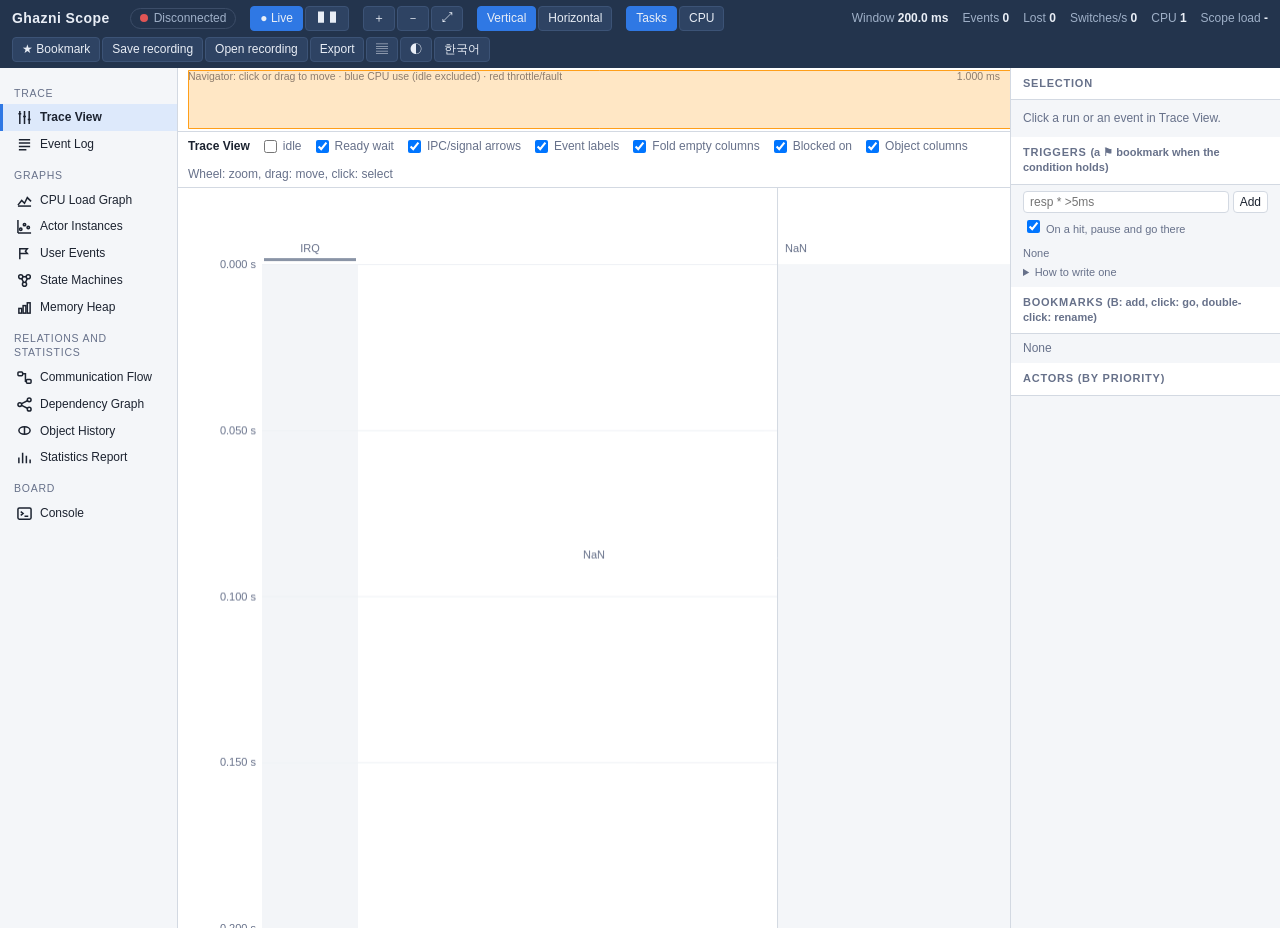
==== commit fd44a7c7: "English page (0.3.0) The whole page in English as well as Korean: the browser's language picks one (" ====
--- a/ghazni_scope/web/index.html
+++ b/ghazni_scope/web/index.html
@@ -153,6 +153,7 @@
     <a id="bExport" href="/perfetto.json"><button title="Perfetto 형식으로 내보내기">내보내기</button></a>
     <button id="bDetail" title="오른쪽 패널">▤</button>
     <button id="bTheme" title="밝게/어둡게">◐</button>
+    <button id="bLang" title="English / 한국어"></button>
   </span>
 </div>
 <div id="app">
@@ -223,13 +224,14 @@
         <div class="scroll" style="display:grid;grid-template-columns:1fr 1fr;gap:0 12px;align-content:start"><table id="smTab"></table><table id="smTr"></table></div></div>
     </section>
     <section class="view" id="v-heap">
-      <div class="vbar"><b>Memory Heap</b> <span id="hHeap">할당기가 알린 할당·해제: 사용량 변화와 아직 해제되지 않은 블록</span> <span class="hint">처음엔 마지막 활동 구간. 끌어서 확대, 더블클릭: 전체 기록 ↔ 마지막 활동</span><button class="csv" data-csv="heapTab,heapLive,heapWarn">CSV</button></div>
+      <div class="vbar"><b>Memory Heap</b> <span id="hHeap">할당기가 알린 할당·해제: 사용량 변화와 아직 해제되지 않은 블록</span> <span class="hint">처음엔 마지막 활동 구간. 끌어서 확대, 더블클릭: 전체 기록 ↔ 마지막 활동</span>
+        <label title="스케줄러 시작 전·커널의 할당(대개 태스크 스택과 큐)은 크고 변하지 않아서 태스크의 작은 할당을 바닥에 눌러 버립니다. 표에는 그대로 나옵니다"><input type="checkbox" id="heapOut" checked> 태스크 밖 할당은 그래프에서 빼기</label><button class="csv" data-csv="heapTab,heapLive,heapWarn">CSV</button></div>
       <div class="vbody" style="display:grid;grid-template-rows:minmax(120px,48%) 1fr">
         <div style="position:relative"><canvas id="cHeap"></canvas></div>
         <div class="scroll" style="display:grid;grid-template-columns:1fr 1.2fr;gap:0 12px;align-content:start"><table id="heapTab" style="align-self:start"></table><table id="heapLive"></table><table id="heapWarn" style="grid-column:1/-1;margin-top:10px"></table></div></div>
     </section>
     <section class="view" id="v-deps">
-      <div class="vbar"><b>Dependency Graph</b> <span>태스크가 누구를 기다리나: CALL(클라이언트 → 서버, 응답까지 기다린 시간)과 signal(보낸 태스크 → 깨어난 태스크). 선 굵기 = 횟수</span></div>
+      <div class="vbar"><b>Dependency Graph</b> <span id="hDeps">태스크가 누구를 깨우고 누구를 기다리나. 선 굵기 = 횟수</span></div>
       <div class="vbody scroll"><svg id="sDeps" width="100%"></svg></div>
     </section>
     <section class="view" id="v-comm">
@@ -281,6 +283,122 @@
 <div id="tip"></div>
 <script>
 "use strict";
+// ------------------------------------------------------------------ language
+// Korean is written in the page; English comes from this table. The language:
+// the viewer's choice (button at the top right, saved), else the browser's.
+const LANG = (() => {
+  try { const s = localStorage.getItem("gzscope.lang"); if (s === "ko" || s === "en") return s; } catch (e) {}
+  return /^ko\b/i.test(navigator.language || "") ? "ko" : "en";
+})();
+const EN = {
+  // top bar, buttons
+  "연결 중": "connecting", "실시간 따라가기 (Space)": "Follow live (Space)", "● 실시간": "● Live", "멈춤 (Space)": "Pause (Space)",
+  "확대 (+)": "Zoom in (+)", "축소 (−)": "Zoom out (−)", "전체 기록 보기 (F)": "Whole record (F)",
+  "세로 타임라인": "Vertical timeline", "세로": "Vertical", "가로 타임라인": "Horizontal timeline", "가로": "Horizontal",
+  "열 = 태스크": "Columns = tasks", "태스크": "Tasks", "열 = CPU": "Columns = CPUs",
+  "창": "Window", "이벤트": "Events", "유실": "Lost", "전환/s": "Switches/s",
+  "Scope 자체가 쓰는 CPU: tracer 태스크 + 스트림을 보내는 시간 (코어 하나 = 100 %)": "CPU used by Scope itself: the tracer task + sending the stream (one core = 100 %)",
+  "Scope 부하": "Scope load",
+  "북마크: 선택한 시각(없으면 보이는 구간 가운데)에 표시 (B)": "Bookmark the selected time (else the middle of the view) (B)",
+  "★ 북마크": "★ Bookmark", "받은 스트림 그대로 저장 (--replay로도 열림)": "Save the stream as received (also opens with --replay)",
+  "기록 저장": "Save recording", "저장한 기록 파일을 열어 봄 (실시간 화면 대신)": "Open a saved recording (instead of the live view)",
+  "기록 열기": "Open recording", "기록 파일을 닫고 보드의 실시간 화면으로": "Close the recording, back to the live board", "실시간으로": "Back to live",
+  "Perfetto 형식으로 내보내기": "Export in Perfetto format", "내보내기": "Export", "오른쪽 패널": "Side panel", "밝게/어둡게": "Light/dark",
+  "추적": "Trace", "그래프": "Graphs", "관계와 통계": "Relations and statistics", "보드": "Board",
+  // trace view options
+  "준비 대기": "Ready wait", "IPC·신호 화살표": "IPC/signal arrows", "이벤트 레이블": "Event labels",
+  "보이는 구간에 아무 일도 없던 태스크의 열을 접습니다": "Fold the columns of tasks with nothing in the visible window",
+  "빈 열 접기": "Fold empty columns", "태스크가 막혀 있던 구간과 무엇을 기다렸는지 (wait, lock, recv, reply ←)": "When a task was blocked and on what (wait, lock, recv, reply ←)",
+  "막힘 이유": "Blocked on", "그 구간에 쓰인 mutex, semaphore, endpoint, notification을 열로": "A column per object used in the window (mutex, semaphore, queue, ...)",
+  "객체 열": "Object columns", "휠: 확대·축소, 끌기: 이동, 클릭: 선택": "Wheel: zoom, drag: move, click: select",
+  "찾기 (태스크, 객체)": "Find (task, object)", "보이는 구간만": "Visible window only",
+  "100 ms마다, 태스크별로 쌓은 CPU 사용률 (코어 수 × 100 %)": "CPU use per task, stacked, every 100 ms (cores × 100 %)",
+  "실행 시간 (execution)": "Execution time", "응답 시간 (response)": "Response time", "로그 눈금": "Log scale", "점 클릭: Trace View로": "Click a dot: go to Trace View",
+  "태스크가 남긴 값과 글": "Values and text left by tasks", "태스크가 알린 상태가 언제 바뀌었고 얼마나 머물렀는지": "When the states tasks reported changed, and how long they lasted",
+  "처음엔 마지막 활동 구간. 끌어서 확대, 더블클릭: 전체 기록 ↔ 마지막 활동": "First the last burst of activity. Drag to zoom, double-click: whole record ↔ last activity",
+  "할당기가 알린 할당·해제: 사용량 변화와 아직 해제되지 않은 블록": "Allocations and frees: use over time and blocks not freed yet",
+  "스케줄러 시작 전·커널의 할당(대개 태스크 스택과 큐)은 크고 변하지 않아서 태스크의 작은 할당을 바닥에 눌러 버립니다. 표에는 그대로 나옵니다":
+    "Allocations before the scheduler starts or by the kernel (task stacks and queues, mostly) are large and constant and flatten the tasks' small ones. The tables still list them",
+  "태스크 밖 할당은 그래프에서 빼기": "Leave allocations outside tasks out of the graph",
+  "태스크가 누구를 깨우고 누구를 기다리나. 선 굵기 = 횟수": "Who wakes and who waits for whom. Line width = count",
+  "누가 어느 객체(큐·세마포어·mutex·이벤트 그룹, Ghazni의 endpoint·notification)에 보내거나 주고, 누가 받아 깨어났는지. 인터럽트 처리기에서 준 것은 인터럽트 이름으로 (기록 전체, 선 굵기 = 횟수)":
+    "Who sends to or gives which object (queue, semaphore, mutex, event group; Ghazni's endpoints and notifications) and who wakes up on it. From an interrupt handler: the interrupt's name (whole record, line width = count)",
+  "label = 메시지 레이블: 클라이언트가 보낸 요청 번호(서버가 요청 종류를 구분하는 값)": "label = message label: the request number a client sent (how the server tells requests apart)",
+  "인스턴스 = 준비된 때부터 다시 막힐 때까지. 실행 시간 = 그 안의 CPU 시간, 응답 시간 = 처음부터 끝까지. CPU %: 평균 = 부팅 뒤 전체, 구간 = 보이는 구간(Trace View), 지금 = 최근 0.1초 (코어 하나 = 100 %). 커널 시간 = CPU 시간 가운데 커널이 그 태스크의 시스템 콜·폴트를 처리한 시간(Ghazni만; FreeRTOS는 –). PI 상속 = 우선순위를 물려받은 횟수":
+    "Instance = from becoming ready until blocking again. Execution = CPU time within it, response = start to end. CPU %: average = since boot, window = visible window (Trace View), now = last 0.1 s (one core = 100 %). Kernel time = CPU time the kernel spent on the task's system calls and faults (Ghazni only; FreeRTOS: –). PI = times the priority was inherited",
+  "구간 비교:": "Compare windows:", "Trace View에 보이는 구간을 A로": "The window shown in Trace View becomes A", "보이는 구간 → A": "Visible window → A",
+  "Trace View에 보이는 구간을 B로": "The window shown in Trace View becomes B", "지우기": "Clear",
+  "타깃으로 보낼 글": "Text to send to the target", "보내기": "Send", "선택": "Selection",
+  "Trace View에서 실행 구간이나 이벤트를 클릭하세요.": "Click a run or an event in Trace View.",
+  "트리거": "Triggers", "(조건이 맞으면 ⚑ 북마크)": "(a ⚑ bookmark when the condition holds)", "추가": "Add", "걸리면 멈추고 그곳으로": "On a hit, pause and go there",
+  "쓰는 법": "How to write one",
+  "resp|exec|lat <태스크|*> >5ms · isr <인터럽트|*> >500us · user <채널> >1000 · state <기계> <상태> · fault|throttle [태스크] · heap":
+    "resp|exec|lat <task|*> >5ms · isr <interrupt|*> >500us · user <channel> >1000 · state <machine> <state> · fault|throttle [task] · heap",
+  "북마크": "Bookmarks", "(B: 추가, 클릭: 이동, 더블클릭: 이름)": "(B: add, click: go, double-click: rename)", "액터 (우선순위 순)": "Actors (by priority)",
+  // texts the script builds ({0}, {1}: values)
+  "{0}가 잡고 있음": "held by {0}", "{0}가 {1}의 요청 처리": "{0} serving {1}'s request",
+  "+{0}개 더 (확대하면 보임)": "+{0} more (zoom in to see)", "이벤트가 너무 많아 레이블을 숨김 (확대하면 보임)": "Too many events: labels hidden (zoom in to see)",
+  "스트림을 기다리는 중…": "Waiting for the stream…", "이 구간에 활동이 없는 태스크 {0}개 접음": "{0} task(s) with no activity here folded",
+  "탐색: 클릭·끌기로 구간 이동 · 파랑 CPU 사용(idle 제외) · 빨강 throttle·폴트": "Navigator: click or drag to move · blue CPU use (idle excluded) · red throttle/fault",
+  "통계 프레임을 기다리는 중…": "Waiting for statistics frames…", "실행 시간": "Execution time", "응답 시간": "Response time", "인스턴스 {0}개": "{0} instances",
+  "인스턴스가 아직 없습니다": "No instances yet", "글": "Text", "값 사용자 이벤트가 아직 없습니다 ": "No value user events yet ", ". 글 이벤트는 위 띠와 아래 표에": ". Text events: in the strip above and the table below",
+  "시각": "Time", "채널": "Channel", "값 / 글": "Value / text",
+  "보내는 쪽 (태스크·인터럽트)": "Sender (task, interrupt)", "커널 객체 · 인터럽트": "Kernel object · interrupt", "받는 쪽 (깨어난 태스크)": "Receiver (task woken)",
+  "{0}회": "{0}×", "통신 기록이 아직 없습니다 (스트림 버전 2 필요)": "No communication recorded yet (needs stream version 2)",
+  "{0} · 기계 {1}": "{0} · machine {1}", "상태 이벤트가 아직 없습니다 ": "No state events yet ",
+  "상태 기계": "State machine", "상태": "State", "횟수": "Count", "평균 머문 시간": "Average time in it", "최대": "Max", "전이": "Transition",
+  "힙 이벤트가 아직 없습니다 ": "No heap events yet ", "지금": "Now", "할당": "Allocs", "해제": "Frees", "가장 큰 블록": "Largest block",
+  "아직 해제되지 않은 블록": "Blocks not freed yet", "주소": "Address", "크기": "Size", "할당 시각": "Allocated at", "지난 시간": "Age",
+  "경고 ({0})": "Warnings ({0})", "무엇": "What",
+  "해제되지 않은 주소에 다시 할당 (해제 기록이 빠졌거나 할당기 버그)": "Allocated again at an address not freed (a missed free, or an allocator bug)",
+  "모르는 블록 해제 (기록 전에 할당됐거나 두 번 해제)": "Freed an unknown block (allocated before recording, or freed twice)",
+  "{0}회 · 최대 {1}": "{0}× · max {1}", "CALL·SEND: 클라이언트 → 서버 (횟수 · 응답을 기다린 최대 시간)": "CALL·SEND: client → server (count · longest wait for the reply)",
+  "signal: 보낸 태스크 → 깨어난 태스크": "signal: sender → task woken", "의존 관계가 아직 없습니다": "No dependencies yet",
+  "{0}개": "{0}", "종류": "Kind", "내용": "Details", "기록 {0}개": "{0} records", "동작": "Action",
+  "액터": "Actor", "우선순위": "Priority", "인스턴스": "Instances", "실행 최소": "Exec min", "실행 평균": "Exec avg", "실행 최대": "Exec max",
+  "응답 최소": "Resp min", "응답 평균": "Resp avg", "응답 최대": "Resp max", "깨어남 지연 최대": "Max wake-up latency", "CPU 시간": "CPU time",
+  "커널 시간": "Kernel time", "커널 %": "Kernel %", "CPU 평균%": "CPU avg %", "CPU 구간%": "CPU window %", "CPU 지금%": "CPU now %", "PI 상속": "PI", "스택": "Stack",
+  "<b>Scope 자체 부하</b> 평균 {0} % (tracer 태스크 {1} % + 스트림 전송 {2} %, 지금 {3} %).": "<b>Scope's own load</b> average {0} % (tracer task {1} % + sending the stream {2} %, now {3} %).",
+  "전송은 UART로 받을 때 uart_drv, UDP로 받을 때 net 태스크가 하며, 그 CPU 시간에": "Over UART uart_drv sends, over UDP the net task; their CPU time includes",
+  "전송은 tracer 태스크가 직접 하며, 그 CPU 시간에": "The tracer task sends it itself; its CPU time includes",
+  "스트림 전송 {0}가 들어 있습니다.": "{0} of sending the stream.",
+  "인터럽트": "Interrupt", "커널 처리 시간: IRQ부터 처리 끝까지": "kernel handling time: from IRQ to the end", "처리 시간: scope_isr_begin부터 scope_isr_end까지": "handler time: scope_isr_begin to scope_isr_end",
+  "평균": "Avg", "합계": "Total",
+  "기록 파일: ": "Recording: ", "연결 끊김": "Disconnected", "스트림 없음": "No stream", "실시간": "Live", "멈춤": "Paused",
+  "실행 구간": "Run", "길이": "Length", "진행 중": "in progress", " (설정 {0})": " (base {0})", "CPU 사용": "CPU use", "평균 {0} % · 지금 {1} %": "average {0} % · now {1} %",
+  "최장 깨어남 지연": "Longest wake-up latency", "실행 {0}": "ran {0}", "커널 처리 {0}": "kernel handling {0}", "인터럽트 처리 {0}": "handler {0}", "막힘: {0}": "blocked: {0}",
+  "선택 없음": "Nothing selected", "없음": "None", "북마크 이름": "Bookmark name", "{0}번": "{0}×", "연결 안 됨": "not connected", "아직 없음": "not yet",
+  "<b>구간 비교</b> A: {0} · B: {1}. CPU %는 그 구간의 실행 시간 비율, 인스턴스는 구간 안에서 끝난 것": "<b>Window comparison</b> A: {0} · B: {1}. CPU % = share of run time in the window; instances = those ending in it",
+  "차이": "Difference", "시각(s)": "Time (s)", "기록 읽는 중…": "Reading the recording…", "기록을 열 수 없습니다: ": "Cannot open the recording: ",
+  "(태스크 밖)": "(outside tasks)",
+};
+// a fixed text in this language, {0}, {1} ... filled in
+function T(s, ...a) {
+  const t = LANG === "en" && EN[s] !== undefined ? EN[s] : s;
+  return a.length ? t.replace(/\{(\d)\}/g, (m, i) => a[+i]) : t;
+}
+// the page as written: its text and the titles, placeholders in the viewer's language
+document.documentElement.lang = LANG;
+if (LANG === "en") {
+  const norm = s => s.replace(/\s+/g, " ").trim();
+  const walk = document.createTreeWalker(document.body, NodeFilter.SHOW_TEXT);
+  for (let n; (n = walk.nextNode());) {
+    const k = norm(n.nodeValue);
+    if (k && EN[k] !== undefined) n.nodeValue = n.nodeValue.replace(/\S[\s\S]*\S|\S/, EN[k]);
+  }
+  for (const el of document.querySelectorAll("[title], [placeholder]"))
+    for (const at of ["title", "placeholder"]) { const v = el.getAttribute(at); if (v && EN[norm(v)] !== undefined) el.setAttribute(at, EN[norm(v)]); }
+}
+// trigger kinds, for bookmark names (the server sends the kind)
+const TRIG_KIND = { resp: ["응답 시간", "response time"], exec: ["실행 시간", "execution time"], lat: ["깨어남 지연", "wake-up latency"],
+  isr: ["인터럽트 처리 시간", "interrupt time"], user: ["사용자 값", "user value"], state: ["상태 진입", "state entered"],
+  fault: ["폴트", "fault"], throttle: ["throttle", "throttle"], heap: ["힙 경고", "heap warning"] };
+const trigKind = k => (TRIG_KIND[k] || [k, k])[LANG === "en" ? 1 : 0];
+// the server's messages are English: in Korean, the known ones
+const KO_MSG = [["kind must be one of", "종류는"], ["state <machine number> <state name>", "state <기계 번호> <상태 이름>"],
+  ["task or interrupt name, or *", "태스크·인터럽트 이름 또는 *"], ["channel", "채널"], ["value (e.g. >5ms)", "값 (예: >5ms)"],
+  ["put a unit on times: s, ms, us", "시간에는 단위를 붙이세요: s, ms, us"], ["not a Scope recording (no hello frame)", "Scope 기록이 아닙니다 (hello 프레임 없음)"]];
+const serverMsg = m => LANG === "ko" ? KO_MSG.reduce((s, [e, k]) => s.split(e).join(k), String(m)) : String(m);
 // ------------------------------------------------------------------ data
 const KEEP = 120;                      // seconds kept, as on the server
 const D = { tasks: {}, ncpus: 1, hz: 0, now: 0, segs: [], ready: [], marks: [], events: [], inst: [],
@@ -307,15 +425,32 @@
 function ntfnKind(i) { return (D.objects.ntfn_kinds || [])[i] || "event"; }
 // what the page says about the API differs per system (hello byte [5])
 function osText() {
+  if (LANG === "en") return D.os === "Ghazni" ? {
+    user: 'Tasks\' <code>ghazni_trace_user(channel, value)</code> (values), <code>ghazni_trace_printf</code> (text), shell <code>mark</code>',
+    sm: 'Tasks\' <code>ghazni_trace_state(machine, "STATE")</code>: when the state changed and how long it lasted',
+    deps: 'Who waits for whom: CALL (client → server, longest wait for the reply) and signal (sender → task woken). Line width = count',
+    heap: 'Allocations and frees the allocator reported (<code>ghazni_trace_heap</code>, middleware <code>malloc</code>): use over time and blocks not freed yet',
+    cmd: "Shell command (e.g. ps, hog, bench 1000, mark 1 42)",
+    userEmpty: "(shell: mark 1 42)", smEmpty: "(shell: tdemo)", heapEmpty: "(shell: tdemo, or a middleware task)",
+  } : {
+    user: 'Tasks\' <code>scope_user(channel, value)</code> (values), <code>scope_printf</code> (text)',
+    sm: 'Tasks\' <code>scope_state(machine, "STATE")</code>: when the state changed and how long it lasted',
+    deps: 'Who wakes whom: sending to a queue or giving a semaphore, mutex or event group woke a waiting task (sender → task woken). Line width = count',
+    heap: '<code>pvPortMalloc</code> / <code>vPortFree</code>: use over time and blocks not freed yet. "(outside tasks)" = allocated before the scheduler started or in an interrupt',
+    cmd: "Text to send to the target (the program's standard input, UART)",
+    userEmpty: "(scope_user)", smEmpty: "(scope_state)", heapEmpty: "(pvPortMalloc)",
+  };
   return D.os === "Ghazni" ? {
     user: '태스크의 <code>ghazni_trace_user(channel, value)</code>(값), <code>ghazni_trace_printf</code>(글), 셸 <code>mark</code>',
     sm: '태스크의 <code>ghazni_trace_state(machine, "STATE")</code>: 상태가 언제 바뀌었고 얼마나 머물렀는지',
+    deps: '태스크가 누구를 기다리나: CALL(클라이언트 → 서버, 응답까지 기다린 시간)과 signal(보낸 태스크 → 깨어난 태스크). 선 굵기 = 횟수',
     heap: '할당기가 알린 할당·해제(<code>ghazni_trace_heap</code>, 미들웨어 <code>malloc</code>): 사용량 변화와 아직 해제되지 않은 블록',
     cmd: "셸 명령 (예: ps, hog, bench 1000, mark 1 42)",
     userEmpty: "(셸: mark 1 42)", smEmpty: "(셸: tdemo)", heapEmpty: "(셸: tdemo, 또는 미들웨어 태스크)",
   } : {
     user: '태스크의 <code>scope_user(channel, value)</code>(값), <code>scope_printf</code>(글)',
     sm: '태스크의 <code>scope_state(machine, "STATE")</code>: 상태가 언제 바뀌었고 얼마나 머물렀는지',
+    deps: '태스크가 누구를 깨우나: 큐에 보내거나 세마포어·mutex·이벤트 그룹을 주어서 기다리던 태스크를 깨운 횟수(보낸 태스크 → 깨어난 태스크). 선 굵기 = 횟수',
     heap: '<code>pvPortMalloc</code> / <code>vPortFree</code>: 사용량 변화와 아직 해제되지 않은 블록. "(태스크 밖)" = 스케줄러 시작 전이나 인터럽트에서 할당',
     cmd: "타깃으로 보낼 글 (프로그램의 표준 입력·UART)",
     userEmpty: "(scope_user)", smEmpty: "(scope_state)", heapEmpty: "(pvPortMalloc)",
@@ -323,9 +458,9 @@
 }
 function osTexts() {
   const o = osText();
-  $("hUser").innerHTML = o.user; $("hSm").innerHTML = o.sm; $("hHeap").innerHTML = o.heap; $("cmd").placeholder = o.cmd;
-}
-const heapName = id => id === 0xFE ? "(태스크 밖)" : tname(id);
+  $("hUser").innerHTML = o.user; $("hSm").innerHTML = o.sm; $("hDeps").innerHTML = o.deps; $("hHeap").innerHTML = o.heap; $("cmd").placeholder = o.cmd;
+}
+const heapName = id => id === 0xFE ? T("(태스크 밖)") : tname(id);
 function objLabel(k, i) {               // "mutex pi_lock", "semaphore pi_done", "queue samples", "ep pong"
   if (k === "ep") return "ep " + epName(i);
   const kind = ntfnKind(i);
@@ -529,7 +664,7 @@
     if (few.length) { drawTrace.folded = cols.length - few.length; cols = few; } else drawTrace.folded = 0;
   } else drawTrace.folded = 0;
   const showLabels = vert && $("oLabels").checked;
-  const RULER = vert ? 84 : 110, HEAD = vert ? 76 : 40, LAB = showLabels ? Math.min(300, Math.max(180, w * 0.28)) : 0;
+  const RULER = vert ? 84 : 110, LAB = showLabels ? Math.min(300, Math.max(180, w * 0.28)) : 0;
   // one column per interrupt seen in the window (the kernel timer included)
   const irqSet = new Set();
   for (let i = lowerBound(D.isr, 0, win.t0 - 0.05); i < D.isr.length && D.isr[i][0] <= win.t1; i++) irqSet.add(D.isr[i][2]);
@@ -561,9 +696,20 @@
   const objBase = cols.length + irqIds.length;
   const objCol = new Map(objs.map((o, k) => [o.k + o.i, objBase + k]));
   const nCols = cols.length + irqIds.length + objs.length;
+  // vertical: a name wider than its column is written at 60 degrees; the header is as
+  // tall as the longest such name needs (up to 170 px), so none is cut off
+  let HEAD = vert ? 76 : 40;
+  const across0 = vert ? w - RULER - LAB : h - HEAD;
+  const cw = Math.max(8, Math.min(vert ? 96 : 30, across0 / Math.max(1, nCols)));
+  if (vert) {
+    const names = cols.map(id => byCpu ? "CPU " + id : tname(id))
+      .concat(irqIds.map(id => id < 0 ? "IRQ" : ((D.objects.irqs || {})[id] || "IRQ " + id)), objs.map(o => objLabel(o.k, o.i)));
+    let tall = 0;
+    for (const n of names) { const wd = g.measureText(n).width; if (wd > cw - 4) tall = Math.max(tall, wd * 0.87 + 18); }
+    HEAD = Math.round(Math.min(170, Math.max(76, tall)));
+  }
   const along = vert ? h - HEAD : w - RULER - 10;       // time axis length in px
   const across = vert ? w - RULER - LAB : h - HEAD;
-  const cw = Math.max(8, Math.min(vert ? 96 : 30, across / Math.max(1, nCols)));
   const T = t => (t - win.t0) / (win.t1 - win.t0) * along;
   const tOf = px => win.t0 + px / along * (win.t1 - win.t0);
   traceGeom = { RULER, HEAD, cw, along, cols, tOf, LAB, w, nCols };
@@ -684,10 +830,10 @@
     };
     const holds = [...inWindow(D.holds, 2, 3, win.t0, win.t1, maxDur(D.holds, 2, 3, "holds"))].concat(D.openHolds);
     for (const [n, who, s, e] of holds) { const c = objCol.get("nt" + n); if (c !== undefined && vis(s, e))
-      bar(c, s, e, who, tname(who), `<b>${esc(objLabel("nt", n))}</b><br>${esc(tname(who))}가 잡고 있음<br>${fmtT(s)} ~ ${fmtT(e)}<br>${fmtD(e - s)}`); }
+      bar(c, s, e, who, tname(who), `<b>${esc(objLabel("nt", n))}</b><br>${T("{0}가 잡고 있음", esc(tname(who)))}<br>${fmtT(s)} ~ ${fmtT(e)}<br>${fmtD(e - s)}`); }
     const serves = [...inWindow(D.serves, 3, 4, win.t0, win.t1, maxDur(D.serves, 3, 4, "serves"))].concat(D.openServes);
     for (const [ep, srv, cli, s, e] of serves) { const c = objCol.get("ep" + ep); if (c !== undefined && vis(s, e))
-      bar(c, s, e, srv, tname(cli), `<b>${esc(objLabel("ep", ep))}</b><br>${esc(tname(srv))}가 ${esc(tname(cli))}의 요청 처리<br>${fmtT(s)} ~ ${fmtT(e)}<br>${fmtD(e - s)}`); }
+      bar(c, s, e, srv, tname(cli), `<b>${esc(objLabel("ep", ep))}</b><br>${T("{0}가 {1}의 요청 처리", esc(tname(srv)), esc(tname(cli)))}<br>${fmtT(s)} ~ ${fmtT(e)}<br>${fmtD(e - s)}`); }
     // waiters on a mutex / semaphore / endpoint: thin lines in the object's column too
     for (const [task, s, e, st, kind, obj] of inWindow(D.blocked, 1, 2, win.t0, win.t1, maxDur(D.blocked, 1, 2, "blocked"))) {
       // queued senders on an endpoint, waiters on a mutex or semaphore (not a server idle in recv)
@@ -791,7 +937,7 @@
     const x0 = w - LAB + 8;
     g.fillStyle = css("--nav"); g.fillRect(w - LAB, HEAD, LAB, h - HEAD);
     g.strokeStyle = line; g.beginPath(); g.moveTo(w - LAB + .5, 0); g.lineTo(w - LAB + .5, h); g.stroke();
-    g.fillStyle = muted; g.textAlign = "left"; g.fillText("이벤트 레이블", x0, HEAD - 12);
+    g.fillStyle = muted; g.textAlign = "left"; g.fillText(T("이벤트 레이블"), x0, HEAD - 12);
     let lastY = -1e9, skipped = 0;
     for (const e of labelled) {
       if (hidden.has(e[3])) continue;
@@ -808,8 +954,8 @@
           g.moveTo(RULER + (c + 1) * cw, y); g.lineTo(w - LAB, y); g.stroke(); g.globalAlpha = 1; }
       }
     }
-    if (skipped) { g.fillStyle = muted; g.fillText(`+${skipped}개 더 (확대하면 보임)`, x0, h - 8); }
-    if (tooMany) { g.fillStyle = muted; g.fillText("이벤트가 너무 많아 레이블을 숨김 (확대하면 보임)", x0, HEAD + 16); }
+    if (skipped) { g.fillStyle = muted; g.fillText(T("+{0}개 더 (확대하면 보임)", skipped), x0, h - 8); }
+    if (tooMany) { g.fillStyle = muted; g.fillText(T("이벤트가 너무 많아 레이블을 숨김 (확대하면 보임)"), x0, HEAD + 16); }
   }
   // the selected time / instance
   if (selected && selected.t !== undefined) {
@@ -818,8 +964,8 @@
     if (vert) { g.moveTo(RULER, HEAD + p); g.lineTo(w, HEAD + p); } else { g.moveTo(RULER + p, HEAD); g.lineTo(RULER + p, h); }
     g.stroke(); g.setLineDash([]);
   }
-  if (!cols.length) { g.fillStyle = muted; g.textAlign = "center"; g.fillText("스트림을 기다리는 중…", w / 2, h / 2); }
-  if (drawTrace.folded) { g.fillStyle = muted; g.textAlign = "left"; g.fillText(`이 구간에 활동이 없는 태스크 ${drawTrace.folded}개 접음`, 8, 14); }
+  if (!cols.length) { g.fillStyle = muted; g.textAlign = "center"; g.fillText(T("스트림을 기다리는 중…"), w / 2, h / 2); }
+  if (drawTrace.folded) { g.fillStyle = muted; g.textAlign = "left"; g.fillText(T("이 구간에 활동이 없는 태스크 {0}개 접음", drawTrace.folded), 8, 14); }
 }
 function arrowHead(g, x, y, ang) {
   g.save(); g.translate(x, y); g.rotate(ang); g.beginPath(); g.moveTo(0, 0); g.lineTo(-7, -3.5); g.lineTo(-7, 3.5); g.fill(); g.restore();
@@ -845,7 +991,7 @@
     g.fillStyle = KCOL[kind]; g.fillRect(X(t), h - (kind === "fault" ? 14 : 9), 1, kind === "fault" ? 12 : 7);
   }
   g.fillStyle = css("--muted"); g.font = "10.5px sans-serif"; g.textAlign = "left";
-  g.fillText("탐색: 클릭·끌기로 구간 이동 · 파랑 CPU 사용(idle 제외) · 빨강 throttle·폴트", 10, 12);
+  g.fillText(T("탐색: 클릭·끌기로 구간 이동 · 파랑 CPU 사용(idle 제외) · 빨강 throttle·폴트"), 10, 12);
   g.textAlign = "right"; g.fillText(fmtT(tMax), w - 10, 12);
   const a = X(win.t0), b = Math.max(X(win.t1), a + 2);
   g.fillStyle = css("--sel"); g.globalAlpha = .25; g.fillRect(a, 2, b - a, h - 4); g.globalAlpha = 1;
@@ -879,7 +1025,7 @@
   }
   // window marker
   g.fillStyle = css("--sel"); g.globalAlpha = .18; g.fillRect(X(win.t0), T0, Math.max(2, X(win.t1) - X(win.t0)), h - B - T0); g.globalAlpha = 1;
-  if (!pts.length) { g.fillStyle = css("--muted"); g.textAlign = "center"; g.fillText("통계 프레임을 기다리는 중…", w / 2, h / 2); }
+  if (!pts.length) { g.fillStyle = css("--muted"); g.textAlign = "center"; g.fillText(T("통계 프레임을 기다리는 중…"), w / 2, h / 2); }
   drawLoad.geom = { X, L, tMin, tMax, w };
 }
 
@@ -920,8 +1066,8 @@
     instHits.push([x, y, p]);
   }
   g.fillStyle = css("--muted"); g.textAlign = "left";
-  g.fillText(`${metric === "exec" ? "실행 시간" : "응답 시간"} · 인스턴스 ${pts.length}개`, L, 11);
-  if (!pts.length) { g.textAlign = "center"; g.fillText("인스턴스가 아직 없습니다", w / 2, h / 2); }
+  g.fillText(`${T(metric === "exec" ? "실행 시간" : "응답 시간")} · ${T("인스턴스 {0}개", pts.length)}`, L, 11);
+  if (!pts.length) { g.textAlign = "center"; g.fillText(T("인스턴스가 아직 없습니다"), w / 2, h / 2); }
 }
 
 // ------------------------------------------------------------------ user events
@@ -948,7 +1094,7 @@
   });
   if (LANE) {                          // text events: flags in a lane above the values
     g.fillStyle = css("--nav"); g.fillRect(L, 14, w - L - 12, LANE - 6);
-    g.fillStyle = css("--muted"); g.textAlign = "right"; g.fillText("글", L - 6, 14 + LANE / 2);
+    g.fillStyle = css("--muted"); g.textAlign = "right"; g.fillText(T("글"), L - 6, 14 + LANE / 2);
     for (const x of tx) { g.fillStyle = `hsl(${(x[2] * 67 + 20) % 360},70%,45%)`; g.fillRect(X(x[0]), 16, 2, LANE - 10); }
     // labels after the flags, each starting right of a group of close flags, on a backing
     let lastEnd = -1e9; g.textAlign = "left";
@@ -963,12 +1109,12 @@
       i = j;
     }
   }
-  if (!us.length) { g.fillStyle = css("--muted"); g.textAlign = "center"; g.fillText("값 사용자 이벤트가 아직 없습니다 " + osText().userEmpty + (tx.length ? ". 글 이벤트는 위 띠와 아래 표에" : ""), w / 2, (T0 + h - B) / 2); }
+  if (!us.length) { g.fillStyle = css("--muted"); g.textAlign = "center"; g.fillText(T("값 사용자 이벤트가 아직 없습니다 ") + osText().userEmpty + (tx.length ? T(". 글 이벤트는 위 띠와 아래 표에") : ""), w / 2, (T0 + h - B) / 2); }
   const all = us.map(u => [u[0], u[1], u[2], String(u[3] | 0)]).concat(D.texts.map(x => [x[0], x[1], x[2], x[3], 1]))
     .sort((a, b) => b[0] - a[0]).slice(0, 600);
   const rows = all.map(u =>
     `<tr class="click" data-t="${u[0]}"><td>${fmtT(u[0])}</td><td class="l"><span class="sw" style="background:${color(u[1])}"></span>${esc(tname(u[1]))}</td><td>ch${u[2]}</td><td class="l">${u[4] ? "“" + esc(u[3]) + "”" : u[3]}</td></tr>`).join("");
-  $("userTab").innerHTML = `<tr><th>시각</th><th class="l">태스크</th><th>채널</th><th class="l">값 / 글</th></tr>` + rows;
+  $("userTab").innerHTML = `<tr><th>${T("시각")}</th><th class="l">${T("태스크")}</th><th>${T("채널")}</th><th class="l">${T("값 / 글")}</th></tr>` + rows;
 }
 
 // default time range for a sparse record: the last burst (changes less than 2 s apart), with a margin
@@ -1014,9 +1160,9 @@
   const nmax = Math.max(1, ...edges.map(e => e[3]));
   const oname = o => o.k === "ep" ? "endpoint " + epName(o.i) : o.k === "ntfn" ? objLabel("nt", o.i) : irqName(o.i);
   const ocol = o => o.k === "ep" ? KCOL.call : o.k === "ntfn" ? KCOL.signal : KCOL.irq;
-  let out = `<text x="${cx[0]}" y="20" text-anchor="middle" fill="var(--muted)">보내는 쪽 (태스크·인터럽트)</text>
-    <text x="${cx[1]}" y="20" text-anchor="middle" fill="var(--muted)">커널 객체 · 인터럽트</text>
-    <text x="${cx[2]}" y="20" text-anchor="middle" fill="var(--muted)">받는 쪽 (깨어난 태스크)</text>`;
+  let out = `<text x="${cx[0]}" y="20" text-anchor="middle" fill="var(--muted)">${T("보내는 쪽 (태스크·인터럽트)")}</text>
+    <text x="${cx[1]}" y="20" text-anchor="middle" fill="var(--muted)">${T("커널 객체 · 인터럽트")}</text>
+    <text x="${cx[2]}" y="20" text-anchor="middle" fill="var(--muted)">${T("받는 쪽 (깨어난 태스크)")}</text>`;
   const labels = [], placed = [];
   for (const [s, k, d, n] of edges) {
     let a, b, col;
@@ -1027,7 +1173,7 @@
     else { a = pos["s" + s]; b = pos["o" + k + d]; col = k === "ep" ? KCOL.call : KCOL.signal; }
     if (!a || !b) continue;
     const sw = 1 + 5 * Math.sqrt(n / nmax), x0 = a[0] + 62, x1 = b[0] - 64, mx = (x0 + x1) / 2;
-    out += `<path d="M${x0},${a[1]} C${mx},${a[1]} ${mx},${b[1]} ${x1},${b[1]}" stroke="${col}" stroke-opacity=".5" stroke-width="${sw}" fill="none"><title>${n}회</title></path>`;
+    out += `<path d="M${x0},${a[1]} C${mx},${a[1]} ${mx},${b[1]} ${x1},${b[1]}" stroke="${col}" stroke-opacity=".5" stroke-width="${sw}" fill="none"><title>${T("{0}회", n)}</title></path>`;
     const bz = u => { const v = 1 - u; return [v*v*v*x0 + 3*v*v*u*mx + 3*v*u*u*mx + u*u*u*x1, v*v*v*a[1] + 3*v*v*u*a[1] + 3*v*u*u*b[1] + u*u*u*b[1]]; };
     const [lx, ly] = placeLabel(placed, String(n), [.5, .3, .7, .2, .8, .4, .6].map(bz), 12);
     labels.push(`<text x="${lx}" y="${ly}" text-anchor="middle" fill="${col}" font-weight="600" paint-order="stroke" stroke="var(--panel)" stroke-width="3">${n}</text>`);
@@ -1041,7 +1187,7 @@
     out += `<g><ellipse cx="${p[0]}" cy="${p[1]}" rx="64" ry="12" fill="var(--nav)" stroke="${ocol(o)}"/>
       <text x="${p[0]}" y="${p[1] + 4}" text-anchor="middle" fill="var(--ink)">${esc(oname(o))}</text></g>`; });
   out += labels.join("");
-  if (!edges.length) out += `<text x="${W / 2}" y="80" text-anchor="middle" fill="var(--muted)">통신 기록이 아직 없습니다 (스트림 버전 2 필요)</text>`;
+  if (!edges.length) out += `<text x="${W / 2}" y="80" text-anchor="middle" fill="var(--muted)">${T("통신 기록이 아직 없습니다 (스트림 버전 2 필요)")}</text>`;
   svg.setAttribute("height", H); svg.setAttribute("viewBox", `0 0 ${W} ${H}`); svg.innerHTML = out;
 }
 
@@ -1072,7 +1218,7 @@
   keys.forEach((k, r) => {
     const [task, m] = k.split(":").map(Number);
     const xs = D.states.filter(x => x[1] === task && x[2] === m).filter((x, i, a) => !i || a[i - 1][3] !== x[3]);   // the same state again: no change
-    const y = T0 + r * rowH, name = `${tname(task)} · 기계 ${m}`;
+    const y = T0 + r * rowH, name = T("{0} · 기계 {1}", tname(task), m);
     g.fillStyle = css("--ink"); g.textAlign = "right"; g.fillText(name, L - 8, y + rowH / 2 + 4);
     xs.forEach((x, i) => {
       const end = i + 1 < xs.length ? xs[i + 1][0] : D.now, dur = end - x[0];
@@ -1086,10 +1232,10 @@
       if (b - a > g.measureText(x[3]).width + 8) { g.fillStyle = "#fff"; g.textAlign = "left"; g.fillText(x[3], a + 4, y + rowH / 2 + 4); }
     });
   });
-  if (!keys.length) { g.fillStyle = css("--muted"); g.textAlign = "center"; g.fillText("상태 이벤트가 아직 없습니다 " + osText().smEmpty, w / 2, h / 2); }
-  $("smTab").innerHTML = `<tr><th class="l">상태 기계</th><th class="l">상태</th><th>횟수</th><th>평균 머문 시간</th><th>최대</th></tr>` +
+  if (!keys.length) { g.fillStyle = css("--muted"); g.textAlign = "center"; g.fillText(T("상태 이벤트가 아직 없습니다 ") + osText().smEmpty, w / 2, h / 2); }
+  $("smTab").innerHTML = `<tr><th class="l">${T("상태 기계")}</th><th class="l">${T("상태")}</th><th>${T("횟수")}</th><th>${T("평균 머문 시간")}</th><th>${T("최대")}</th></tr>` +
     Object.values(stats).map(s => `<tr><td class="l">${esc(s.m)}</td><td class="l"><span class="sw" style="background:${stColor(s.s)}"></span>${esc(s.s)}</td><td>${s.n}</td><td>${fmtD(s.sum / s.n)}</td><td>${fmtD(s.max)}</td></tr>`).join("");
-  $("smTr").innerHTML = `<tr><th class="l">상태 기계</th><th class="l">전이</th><th>횟수</th></tr>` +
+  $("smTr").innerHTML = `<tr><th class="l">${T("상태 기계")}</th><th class="l">${T("전이")}</th><th>${T("횟수")}</th></tr>` +
     Object.entries(trans).map(([k, n]) => { const [m, a, b] = k.split("|"); return `<tr><td class="l">${esc(m)}</td><td class="l">${esc(a)} → ${esc(b)}</td><td>${n}</td></tr>`; }).join("");
 }
 
@@ -1097,13 +1243,15 @@
 function drawHeap() {
   const { g, w, h } = fit($("cHeap"));
   g.clearRect(0, 0, w, h);
-  const tasks = [...new Set(D.heap.map(x => x[1]))];
+  let tasks = [...new Set(D.heap.map(x => x[1]))];
+  if ($("heapOut").checked && tasks.some(t => t !== 0xFE)) tasks = tasks.filter(t => t !== 0xFE);
+  const shown = new Set(tasks), hv = D.heap.filter(x => shown.has(x[1]));
   const L = 70, B = 24, T0 = 16;
-  const first = D.heap.length ? D.heap[0][0] : 0, last = D.heap.length ? D.heap[D.heap.length - 1][0] : 0;
+  const first = hv.length ? hv[0][0] : 0, last = hv.length ? hv[hv.length - 1][0] : 0;
   let tMin = first - (last - first) * 0.03, tMax = Math.max(last + (last - first) * 0.15, tMin + 1e-3);
-  if (zoomR.heap === null) [tMin, tMax] = burstRange(D.heap.map(x => x[0]));
+  if (zoomR.heap === null) [tMin, tMax] = burstRange(hv.map(x => x[0]));
   else if (Array.isArray(zoomR.heap)) [tMin, tMax] = zoomR.heap;
-  let vmax = 1; for (const x of D.heap) vmax = Math.max(vmax, x[5]);
+  let vmax = 1; for (const x of hv) vmax = Math.max(vmax, x[5]);
   vmax *= 1.1;
   const X = t => L + (t - tMin) / (tMax - tMin) * (w - L - 14), Y = v => h - B - v / vmax * (h - B - T0);
   drawHeap.geom = { L, R: w - 14, tMin, tMax };
@@ -1122,19 +1270,19 @@
   });
   g.restore();
   tasks.forEach((task, k) => { g.fillStyle = color(task); g.textAlign = "left"; g.fillText(heapName(task), L + 8 + k * 110, 12); });
-  if (!tasks.length) { g.fillStyle = css("--muted"); g.textAlign = "center"; g.fillText("힙 이벤트가 아직 없습니다 " + osText().heapEmpty, w / 2, h / 2); }
+  if (!tasks.length) { g.fillStyle = css("--muted"); g.textAlign = "center"; g.fillText(T("힙 이벤트가 아직 없습니다 ") + osText().heapEmpty, w / 2, h / 2); }
   const per = {};
   for (const x of D.heap) { const p = (per[x[1]] ||= { a: 0, f: 0, big: 0 }); if (x[2]) p.f++; else { p.a++; p.big = Math.max(p.big, x[3]); } }
-  $("heapTab").innerHTML = `<tr><th class="l">태스크</th><th>지금</th><th>최대</th><th>할당</th><th>해제</th><th>가장 큰 블록</th></tr>` +
+  $("heapTab").innerHTML = `<tr><th class="l">${T("태스크")}</th><th>${T("지금")}</th><th>${T("최대")}</th><th>${T("할당")}</th><th>${T("해제")}</th><th>${T("가장 큰 블록")}</th></tr>` +
     Object.entries(D.heapNow).map(([id, [now, peak]]) => { const p = per[id] || { a: 0, f: 0, big: 0 };
       return `<tr><td class="l"><span class="sw" style="background:${color(+id)}"></span>${esc(heapName(+id))}</td><td>${now} B</td><td><b>${peak} B</b></td><td>${p.a}</td><td>${p.f}</td><td>${p.big} B</td></tr>`; }).join("");
-  $("heapLive").innerHTML = `<tr><th class="l">아직 해제되지 않은 블록</th><th>주소</th><th>크기</th><th>할당 시각</th><th>지난 시간</th></tr>` +
+  $("heapLive").innerHTML = `<tr><th class="l">${T("아직 해제되지 않은 블록")}</th><th>${T("주소")}</th><th>${T("크기")}</th><th>${T("할당 시각")}</th><th>${T("지난 시간")}</th></tr>` +
     D.heapLive.slice().sort((a, b) => a[2] - b[2]).map(([task, addr, t, size]) =>
       `<tr class="click" data-t="${t}"><td class="l"><span class="sw" style="background:${color(task)}"></span>${esc(heapName(task))}</td><td>0x${(addr >>> 0).toString(16)}</td><td>${size} B</td><td>${fmtT(t)}</td><td>${fmtD(D.now - t)}</td></tr>`).join("");
   $("heapWarn").innerHTML = !D.heapWarn.length ? "" :
-    `<tr><th class="l">경고 (${D.heapWarn.length})</th><th class="l">무엇</th><th>주소</th><th>크기</th><th>시각</th></tr>` +
+    `<tr><th class="l">${T("경고 ({0})", D.heapWarn.length)}</th><th class="l">${T("무엇")}</th><th>${T("주소")}</th><th>${T("크기")}</th><th>${T("시각")}</th></tr>` +
     D.heapWarn.slice().reverse().map(([t, kind, task, addr, size]) => `<tr class="click warn" data-t="${t}"><td class="l">${esc(tname(task))}</td>
-      <td class="l">${kind === "double" ? "해제되지 않은 주소에 다시 할당 (해제 기록이 빠졌거나 할당기 버그)" : "모르는 블록 해제 (기록 전에 할당됐거나 두 번 해제)"}</td>
+      <td class="l">${T(kind === "double" ? "해제되지 않은 주소에 다시 할당 (해제 기록이 빠졌거나 할당기 버그)" : "모르는 블록 해제 (기록 전에 할당됐거나 두 번 해제)")}</td>
       <td>0x${(addr >>> 0).toString(16)}</td><td>${size} B</td><td>${fmtT(t)}</td></tr>`).join("");
 }
 
@@ -1161,8 +1309,8 @@
     const cut = (u, v) => Math.min(58 / Math.max(Math.abs(u), 1e-6), 22 / Math.max(Math.abs(v), 1e-6));
     const c0 = cut(ux, uy);
     const x0 = a[0] + ux * c0 + nx, y0 = a[1] + uy * c0 + ny, x1 = b[0] - ux * c0 + nx, y1 = b[1] - uy * c0 + ny;
-    out += `<line x1="${x0}" y1="${y0}" x2="${x1}" y2="${y1}" stroke="${col}" stroke-opacity=".6" stroke-width="${1 + 4 * Math.sqrt(n / nmax)}" marker-end="url(#ah-${k})"><title>${esc(tname(s))} → ${esc(tname(d))}: ${k} ${n}회</title></line>`;
-    const t = k === "call" ? `${n}회 · 최대 ${fmtD(max)}` : `${n}회`;
+    out += `<line x1="${x0}" y1="${y0}" x2="${x1}" y2="${y1}" stroke="${col}" stroke-opacity=".6" stroke-width="${1 + 4 * Math.sqrt(n / nmax)}" marker-end="url(#ah-${k})"><title>${esc(tname(s))} → ${esc(tname(d))}: ${k} ${T("{0}회", n)}</title></line>`;
+    const t = k === "call" ? T("{0}회 · 최대 {1}", n, fmtD(max)) : T("{0}회", n);
     const side = k === "signal" ? 1 : -1, px = -uy * 11 * side, py = ux * 11 * side;   // beside the line, not on it
     const cand = (k === "signal" ? [.62, .5, .72, .4, .8] : [.38, .5, .28, .6, .2]).map(f => [x0 + (x1 - x0) * f + px, y0 + (y1 - y0) * f + py + 4]);
     const [lx, ly] = placeLabel(placed, t, cand, 12);
@@ -1175,9 +1323,9 @@
       <text x="${x}" y="${y + 12}" text-anchor="middle" fill="var(--muted)">prio ${row.prio ?? "?"} · CPU ${row.cpu_avg_pct ?? 0}%</text></g>`;
   }
   out += labels.join("");
-  out += `<g transform="translate(16,${H - 46})"><line x1="0" y1="6" x2="26" y2="6" stroke="${KCOL.call}" stroke-width="3"/><text x="32" y="10" fill="var(--muted)">CALL·SEND: 클라이언트 → 서버 (횟수 · 응답을 기다린 최대 시간)</text>
-    <line x1="0" y1="24" x2="26" y2="24" stroke="${KCOL.signal}" stroke-width="3"/><text x="32" y="28" fill="var(--muted)">signal: 보낸 태스크 → 깨어난 태스크</text></g>`;
-  if (!edges.length) out += `<text x="${W / 2}" y="80" text-anchor="middle" fill="var(--muted)">의존 관계가 아직 없습니다</text>`;
+  out += `<g transform="translate(16,${H - 46})"><line x1="0" y1="6" x2="26" y2="6" stroke="${KCOL.call}" stroke-width="3"/><text x="32" y="10" fill="var(--muted)">${T("CALL·SEND: 클라이언트 → 서버 (횟수 · 응답을 기다린 최대 시간)")}</text>
+    <line x1="0" y1="24" x2="26" y2="24" stroke="${KCOL.signal}" stroke-width="3"/><text x="32" y="28" fill="var(--muted)">${T("signal: 보낸 태스크 → 깨어난 태스크")}</text></g>`;
+  if (!edges.length) out += `<text x="${W / 2}" y="80" text-anchor="middle" fill="var(--muted)">${T("의존 관계가 아직 없습니다")}</text>`;
   svg.setAttribute("height", H); svg.setAttribute("viewBox", `0 0 ${W} ${H}`); svg.innerHTML = out;
 }
 
@@ -1189,7 +1337,7 @@
   logRows = D.events.filter(e => logOn.has(e[1]) && (!onlyWin || (e[0] >= win.t0 && e[0] <= win.t1)) &&
                                 !hidden.has(e[3]) && !(e[1] === "switch" && (hidden.has(e[4]) || tname(e[3]) === tname(e[4]))) &&
                                 (!f || evLabel(e).toLowerCase().includes(f)));
-  $("logN").textContent = `${logRows.length}개`;
+  $("logN").textContent = T("{0}개", logRows.length);
   $("logPad").style.height = (logRows.length * 22 + 26) + "px";
   renderLog();
 }
@@ -1200,7 +1348,7 @@
     `<tr class="click${selected && selected.ev === e ? " sel" : ""}" data-i="${logRows.indexOf(e)}"><td>${fmtT(e[0])}</td><td>${e[2]}</td>
      <td class="l"><span class="sw" style="background:${KCOL[e[1]]}"></span>${e[1]}</td><td class="l">${esc(evLabel(e))}</td></tr>`).join("");
   $("logTab").style.transform = `translateY(${first * 22}px)`;
-  $("logTab").innerHTML = `<tr><th>시각</th><th>CPU</th><th class="l">종류</th><th class="l">내용</th></tr>` + rows;
+  $("logTab").innerHTML = `<tr><th>${T("시각")}</th><th>CPU</th><th class="l">${T("종류")}</th><th class="l">${T("내용")}</th></tr>` + rows;
 }
 
 // ------------------------------------------------------------------ object history
@@ -1212,9 +1360,9 @@
   const [k, i] = (sel.value || "ep:0").split(":"), id = +i;
   const evs = D.events.filter(e => k === "ep" ? (["call", "send", "recv"].includes(e[1]) && (e[5] & 255) === id)
                                              : ((e[1] === "signal" || e[1] === "take") && e[4] === id));
-  $("objN").textContent = `기록 ${evs.length}개`;
+  $("objN").textContent = T("기록 {0}개", evs.length);
   $("objHint").style.display = k === "ep" ? "" : "none";
-  $("objTab").innerHTML = `<tr><th>시각</th><th class="l">동작</th><th class="l">내용</th></tr>` +
+  $("objTab").innerHTML = `<tr><th>${T("시각")}</th><th class="l">${T("동작")}</th><th class="l">${T("내용")}</th></tr>` +
     evs.slice(-1000).reverse().map(e => `<tr class="click" data-t="${e[0]}"><td>${fmtT(e[0])}</td><td class="l">${e[1]}</td><td class="l">${esc(evLabel(e))}</td></tr>`).join("");
 }
 
@@ -1233,9 +1381,9 @@
   rows.sort((a, b) => ((a[k] ?? -1) > (b[k] ?? -1) ? 1 : (a[k] ?? -1) < (b[k] ?? -1) ? -1 : 0) * dir);
   const ms = v => v === undefined ? "–" : fmtD(v / 1000);
   const sc = scopeCost();
-  $("statScope").innerHTML = sc ? `<b>Scope 자체 부하</b> 평균 ${sc.avg.toFixed(2)} % (tracer 태스크 ${sc.tracer} % + 스트림 전송 ${sc.send} %, 지금 ${sc.now.toFixed(1)} %).
-    ${D.os === "Ghazni" ? "전송은 UART로 받을 때 uart_drv, UDP로 받을 때 net 태스크가 하며, 그 CPU 시간에" : "전송은 tracer 태스크가 직접 하며, 그 CPU 시간에"} 스트림 전송 ${fmtD(sc.sendUs / 1e6)}가 들어 있습니다.` : "";
-  $("statTab").innerHTML = "<tr>" + cols.map(c => `<th class="${c[2] ? "l" : ""}" data-k="${c[0]}">${c[1]}${k === c[0] ? (dir > 0 ? " ▲" : " ▼") : ""}</th>`).join("") + "</tr>" +
+  $("statScope").innerHTML = sc ? `${T("<b>Scope 자체 부하</b> 평균 {0} % (tracer 태스크 {1} % + 스트림 전송 {2} %, 지금 {3} %).", sc.avg.toFixed(2), sc.tracer, sc.send, sc.now.toFixed(1))}
+    ${T(D.os === "Ghazni" ? "전송은 UART로 받을 때 uart_drv, UDP로 받을 때 net 태스크가 하며, 그 CPU 시간에" : "전송은 tracer 태스크가 직접 하며, 그 CPU 시간에")} ${T("스트림 전송 {0}가 들어 있습니다.", fmtD(sc.sendUs / 1e6))}` : "";
+  $("statTab").innerHTML = "<tr>" + cols.map(c => `<th class="${c[2] ? "l" : ""}" data-k="${c[0]}">${T(c[1])}${k === c[0] ? (dir > 0 ? " ▲" : " ▼") : ""}</th>`).join("") + "</tr>" +
     rows.map(r => `<tr class="click" data-task="${r.id}"><td class="l"><span class="sw" style="background:${color(r.id)}"></span>${esc(r.name)}</td>
       <td>${r.prio}${r.prio !== r.base_prio ? "&lt;" + r.base_prio : ""}</td><td>${r.n ?? 0}</td>
       <td>${ms(r.exec_min)}</td><td>${ms(r.exec_avg)}</td><td><b>${ms(r.exec_max)}</b></td>
@@ -1243,7 +1391,7 @@
       <td>${r.max_lat_ms ? fmtD(r.max_lat_ms / 1000) : "–"}</td><td>${r.cpu_ms ? fmtD(r.cpu_ms / 1000) : "–"}</td><td>${r.kern_ms ? fmtD(r.kern_ms / 1000) : "–"}</td><td>${r.kern_pct ?? 0}</td><td>${r.cpu_avg_pct ?? 0}</td>
       <td>${r.win_pct}</td><td>${r.cpu_pct}</td><td>${r.boosts || 0}</td><td>${r.throttles}</td><td>${r.stack}%</td></tr>`).join("");
   $("isrTab").innerHTML = !D.isrStats.length ? "" :
-    `<tr><th class="l">인터럽트 (${D.os === "Ghazni" ? "커널 처리 시간: IRQ부터 처리 끝까지" : "처리 시간: scope_isr_begin부터 scope_isr_end까지"})</th><th>횟수</th><th>평균</th><th>최대</th><th>합계</th><th>CPU %</th></tr>` +
+    `<tr><th class="l">${T("인터럽트")} (${T(D.os === "Ghazni" ? "커널 처리 시간: IRQ부터 처리 끝까지" : "처리 시간: scope_isr_begin부터 scope_isr_end까지")})</th><th>${T("횟수")}</th><th>${T("평균")}</th><th>${T("최대")}</th><th>${T("합계")}</th><th>CPU %</th></tr>` +
     D.isrStats.map(([id, n, sum, max]) => `<tr><td class="l">${esc(irqName(id))}</td><td>${n}</td><td>${fmtD(sum / n)}</td><td><b>${fmtD(max)}</b></td>
       <td>${fmtD(sum)}</td><td>${D.now ? (sum / D.now * 100).toFixed(2) : 0}</td></tr>`).join("");
 }
@@ -1263,7 +1411,7 @@
   const st = $("status");
   const file = (D.source || "").startsWith("file:");
   st.className = "chip " + (file ? "paused" : !D.connected ? "down" : (live && D.streaming ? "live" : "paused"));
-  $("stxt").textContent = file ? "기록 파일: " + D.source.slice(5) : !D.connected ? "연결 끊김" : !D.streaming ? "스트림 없음" : live ? "실시간" : "멈춤";
+  $("stxt").textContent = file ? T("기록 파일: ") + D.source.slice(5) : T(!D.connected ? "연결 끊김" : !D.streaming ? "스트림 없음" : live ? "실시간" : "멈춤");
   const c = D.counters || {};
   $("kEv").textContent = (c.events || 0).toLocaleString();
   $("kLost").textContent = c.lost || 0;
@@ -1293,20 +1441,20 @@
   selected = { task: hh.task, start: inst ? inst[1] : hh.s, end: inst ? inst[2] : hh.e, t: hh.s, inst };
   const row = (D.table.find(r => r.id === hh.task) || {});
   showSel(`<div style="font-weight:600;font-size:13px;margin-bottom:6px"><span class="sw" style="background:${color(hh.task)}"></span>${esc(tname(hh.task))}</div>
-  <table><tr><td>실행 구간</td><td>${fmtT(hh.s)} ~ ${fmtT(hh.e)}</td></tr>
-  <tr><td>길이</td><td>${fmtD(hh.e - hh.s)}</td></tr><tr><td>CPU</td><td>${hh.cpu}</td></tr>
-  ${inst ? `<tr><td>인스턴스</td><td>${fmtT(inst[1])} ~ ${fmtT(inst[2])}</td></tr>
-  <tr><td>실행 시간</td><td>${fmtD(inst[3])}</td></tr><tr><td>응답 시간</td><td>${fmtD(inst[4])}</td></tr>` : `<tr><td>인스턴스</td><td>진행 중</td></tr>`}
-  <tr><td>우선순위</td><td>${row.prio ?? "?"}${row.prio !== row.base_prio ? " (설정 " + row.base_prio + ")" : ""}</td></tr>
-  <tr><td>상태</td><td>${row.state ?? "?"}</td></tr><tr><td>CPU 사용</td><td>평균 ${row.cpu_avg_pct ?? 0} % · 지금 ${row.cpu_pct ?? 0} %</td></tr>
-  <tr><td>최장 깨어남 지연</td><td>${fmtD((row.max_lat_ms || 0) / 1000)}</td></tr></table>`);
+  <table><tr><td>${T("실행 구간")}</td><td>${fmtT(hh.s)} ~ ${fmtT(hh.e)}</td></tr>
+  <tr><td>${T("길이")}</td><td>${fmtD(hh.e - hh.s)}</td></tr><tr><td>CPU</td><td>${hh.cpu}</td></tr>
+  ${inst ? `<tr><td>${T("인스턴스")}</td><td>${fmtT(inst[1])} ~ ${fmtT(inst[2])}</td></tr>
+  <tr><td>${T("실행 시간")}</td><td>${fmtD(inst[3])}</td></tr><tr><td>${T("응답 시간")}</td><td>${fmtD(inst[4])}</td></tr>` : `<tr><td>${T("인스턴스")}</td><td>${T("진행 중")}</td></tr>`}
+  <tr><td>${T("우선순위")}</td><td>${row.prio ?? "?"}${row.prio !== row.base_prio ? T(" (설정 {0})", row.base_prio) : ""}</td></tr>
+  <tr><td>${T("상태")}</td><td>${row.state ?? "?"}</td></tr><tr><td>${T("CPU 사용")}</td><td>${T("평균 {0} % · 지금 {1} %", row.cpu_avg_pct ?? 0, row.cpu_pct ?? 0)}</td></tr>
+  <tr><td>${T("최장 깨어남 지연")}</td><td>${fmtD((row.max_lat_ms || 0) / 1000)}</td></tr></table>`);
   dirty();
 }
 function selectEv(e) {
   selected = { ev: e, t: e[0], task: e[3] };
   showSel(`<div style="font-weight:600;font-size:13px;margin-bottom:6px;color:${KCOL[e[1]]}">${e[1].toUpperCase()}</div>
-  <table><tr><td>시각</td><td>${fmtT(e[0])}</td></tr><tr><td>CPU</td><td>${e[2]}</td></tr>
-  <tr><td>내용</td><td style="white-space:normal">${esc(evLabel(e))}</td></tr></table>`);
+  <table><tr><td>${T("시각")}</td><td>${fmtT(e[0])}</td></tr><tr><td>CPU</td><td>${e[2]}</td></tr>
+  <tr><td>${T("내용")}</td><td style="white-space:normal">${esc(evLabel(e))}</td></tr></table>`);
   dirty();
 }
 function jumpTo(t, keepSpan) {
@@ -1368,9 +1516,11 @@
 $("bTasks").onclick = () => { byCpu = false; $("bTasks").classList.add("on"); $("bCpus").classList.remove("on"); dirty(); };
 $("bCpus").onclick = () => { byCpu = true; $("bCpus").classList.add("on"); $("bTasks").classList.remove("on"); dirty(); };
 $("bDetail").onclick = () => { $("app").classList.toggle("nodetail"); dirty(); };
+$("bLang").textContent = LANG === "en" ? "한국어" : "EN";
+$("bLang").onclick = () => { try { localStorage.setItem("gzscope.lang", LANG === "en" ? "ko" : "en"); } catch (e) {} location.reload(); };
 $("bTheme").onclick = () => { for (const k in cssCache) delete cssCache[k]; const r = document.documentElement, d = r.dataset.theme === "dark" ||
   (!r.dataset.theme && matchMedia("(prefers-color-scheme: dark)").matches); r.dataset.theme = d ? "light" : "dark"; dirty(); };
-["oIdle", "oReady", "oComm", "oLabels", "instMetric", "instLog", "instWin", "logWin", "objSel", "smWin", "oActive", "oBlk", "oObj"].forEach(id => $(id).onchange = dirty);
+["oIdle", "oReady", "oComm", "oLabels", "instMetric", "instLog", "instWin", "logWin", "objSel", "smWin", "oActive", "oBlk", "oObj", "heapOut"].forEach(id => $(id).onchange = dirty);
 $("logFind").oninput = dirty;
 $("logScroll").onscroll = renderLog;
 $("legend").onclick = ev => { const d = ev.target.closest("[data-task]"); if (!d) return; const id = +d.dataset.task;
@@ -1417,9 +1567,9 @@
     let hh = null;
     for (let i = hits.length - 1; i >= 0; i--) { const b = hits[i].box; if (x >= b[0] && x <= b[0] + b[2] && y >= b[1] - 1 && y <= b[1] + b[3] + 1) { hh = hits[i]; break; } }
     if (!hh || hh.kind === "head") { tip.style.display = "none"; return; }
-    tip.innerHTML = hh.kind === "seg" ? `<b>${esc(tname(hh.task))}</b> · CPU ${hh.cpu}<br>${fmtT(hh.s)} ~ ${fmtT(hh.e)}<br>실행 ${fmtD(hh.e - hh.s)}`
-                  : hh.kind === "isr" ? `<b>${esc(irqName(hh.id))}</b> · CPU ${hh.cpu}<br>${fmtT(hh.s)}<br>커널 처리 ${fmtD(hh.d)}`
-                  : hh.kind === "blk" ? `<b>${esc(tname(hh.task))}</b> 막힘: ${esc(blockText(hh.st, hh.k, hh.obj))}<br>${fmtT(hh.s)} ~ ${fmtT(hh.e)}<br>${fmtD(hh.e - hh.s)}`
+    tip.innerHTML = hh.kind === "seg" ? `<b>${esc(tname(hh.task))}</b> · CPU ${hh.cpu}<br>${fmtT(hh.s)} ~ ${fmtT(hh.e)}<br>${T("실행 {0}", fmtD(hh.e - hh.s))}`
+                  : hh.kind === "isr" ? `<b>${esc(irqName(hh.id))}</b> · CPU ${hh.cpu}<br>${fmtT(hh.s)}<br>${T(D.os === "Ghazni" ? "커널 처리 {0}" : "인터럽트 처리 {0}", fmtD(hh.d))}`
+                  : hh.kind === "blk" ? `<b>${esc(tname(hh.task))}</b> ${T("막힘: {0}", esc(blockText(hh.st, hh.k, hh.obj)))}<br>${fmtT(hh.s)} ~ ${fmtT(hh.e)}<br>${fmtD(hh.e - hh.s)}`
                   : hh.kind === "obj" ? hh.info
                                       : `<b>${hh.ev[1]}</b> · ${fmtT(hh.ev[0])}<br>${esc(evLabel(hh.ev))}`;
     tip.style.display = "block"; tip.style.left = Math.min(ev.clientX + 14, innerWidth - 350) + "px"; tip.style.top = (ev.clientY + 12) + "px";
@@ -1435,7 +1585,7 @@
         else if (h.kind === "isr") selectEv([h.s, "irq", h.cpu, NONE, 0, h.id]);
         else if (h.kind === "head") { hidden.add(h.id); $("legend").dataset.h = ""; dirty(); }
         return; } }
-    selected = null; showSel('<span class="k">선택 없음</span>'); dirty();
+    selected = null; showSel(`<span class="k">${T("선택 없음")}</span>`); dirty();
   });
   cv.addEventListener("mouseleave", () => tip.style.display = "none"); }
 // instance graph: click a dot
@@ -1464,14 +1614,14 @@
 function addBm(t) { bms.push({ t, name: "#" + (bms.length ? Math.max(...bms.map(b => +String(b.name).replace(/\D/g, "") || 0)) + 1 : 1) });
   bms.sort((a, b) => a.t - b.t); saveBms(); drawBms(); dirty(); }
 function drawBms() {
-  $("bms").innerHTML = bms.length ? bms.map((b, i) => `<div data-i="${i}"><span style="color:var(--sel)">★</span>${esc(b.name)}<span class="hint">${fmtT(b.t)}</span><span class="x" data-x="${i}" title="지우기">✕</span></div>`).join("")
-    : `<div class="empty2">없음</div>`;
+  $("bms").innerHTML = bms.length ? bms.map((b, i) => `<div data-i="${i}"><span style="color:var(--sel)">★</span>${esc(b.name)}<span class="hint">${fmtT(b.t)}</span><span class="x" data-x="${i}" title="${T("지우기")}">✕</span></div>`).join("")
+    : `<div class="empty2">${T("없음")}</div>`;
 }
 $("bMark").onclick = () => addBm(selected && selected.t !== undefined ? selected.t : (win.t0 + win.t1) / 2);
 $("bms").onclick = ev => { const x = ev.target.closest("[data-x]"); if (x) { bms.splice(+x.dataset.x, 1); saveBms(); drawBms(); dirty(); return; }
   const d = ev.target.closest("[data-i]"); if (d) { jumpTo(bms[+d.dataset.i].t, true); setView("trace"); } };
 $("bms").ondblclick = ev => { const d = ev.target.closest("[data-i]"); if (!d) return; const b = bms[+d.dataset.i];
-  const n = prompt("북마크 이름", b.name); if (n) { b.name = n; saveBms(); drawBms(); dirty(); } };
+  const n = prompt(T("북마크 이름"), b.name); if (n) { b.name = n; saveBms(); drawBms(); dirty(); } };
 // bookmarks on the overview and in the trace view (drawn after them)
 const _drawOverview = drawOverview;
 drawOverview = function () { _drawOverview(); if (!bms.length) return;
@@ -1499,27 +1649,33 @@
 // ------------------------------------------------------------------ triggers (checked by the server's model)
 let trigSeen = null;                    // hits already turned into bookmarks
 const trigLastBm = {};                  // trigger id -> time of its last bookmark
+// [t, id, english, kind, label, value]: the name in this page's language
+const trigHitName = h => {
+  if (h.length < 6) return h[2];
+  const label = LANG === "ko" ? h[4].replace(" machine ", " 기계 ") : h[4];
+  return h[3] === "state" ? `${label} ${h[5]}` : `${label} ${trigKind(h[3])} ${h[5]}`.trim();
+};
 function onTrigHits(hits) {
   const key = h => h[0] + "|" + h[1];
   if (trigSeen === null) { trigSeen = new Set(hits.map(key)); return; }   // old ones: no bookmarks
   let last = null;
   for (const h of hits) { if (trigSeen.has(key(h))) continue; trigSeen.add(key(h));
     const prev = trigLastBm[h[1]];        // a busy trigger: one bookmark per half second
-    if (prev === undefined || Math.abs(h[0] - prev) > 0.5) { bms.push({ t: h[0], name: "⚑ " + h[2] }); trigLastBm[h[1]] = h[0]; }
+    if (prev === undefined || Math.abs(h[0] - prev) > 0.5) { bms.push({ t: h[0], name: "⚑ " + trigHitName(h) }); trigLastBm[h[1]] = h[0]; }
     if (!last) last = h; }              // jump to the first one
   if (!last) return;
   bms.sort((a, b) => a.t - b.t); if (bms.length > 300) bms.splice(0, bms.length - 300); saveBms(); drawBms();
   if ($("trigPause").checked && live) { jumpTo(last[0]); setView("trace"); }
 }
 function drawTrig() {
-  const html = (D.triggers || []).map(t => `<div><span>${esc(t.text)}</span><span class="${t.hits ? "h" : "hint"}">${t.hits}번</span><span class="x" data-x="${t.id}" title="지우기">✕</span></div>`).join("")
-    || `<div class="hint">없음</div>`;
+  const html = (D.triggers || []).map(t => `<div><span>${esc(t.text)}</span><span class="${t.hits ? "h" : "hint"}">${T("{0}번", t.hits)}</span><span class="x" data-x="${t.id}" title="${T("지우기")}">✕</span></div>`).join("")
+    || `<div class="hint">${T("없음")}</div>`;
   if ($("trigList").dataset.h !== html) { $("trigList").innerHTML = html; $("trigList").dataset.h = html; }
 }
 async function addTrig() {
   const v = $("trigIn").value.trim(); if (!v) return;
-  const r = await fetch("/trigger", { method: "POST", body: v }).then(x => x.json()).catch(() => ({ ok: false, error: "연결 안 됨" }));
-  $("trigErr").textContent = r.ok ? "" : r.error;
+  const r = await fetch("/trigger", { method: "POST", body: v }).then(x => x.json()).catch(() => ({ ok: false, error: T("연결 안 됨") }));
+  $("trigErr").textContent = r.ok ? "" : serverMsg(r.error);
   if (r.ok) $("trigIn").value = "";
 }
 $("trigAdd").onclick = addTrig;
@@ -1539,14 +1695,14 @@
   const box = $("cmpBox");
   if (!cmp.A && !cmp.B) { box.style.display = "none"; return; }
   box.style.display = "";
-  const rg = x => x ? `${fmtT(x[0])} ~ ${fmtT(x[1])} (${fmtD(x[1] - x[0])})` : "아직 없음";
-  $("cmpHead").innerHTML = `<b>구간 비교</b> A: ${rg(cmp.A)} · B: ${rg(cmp.B)}. CPU %는 그 구간의 실행 시간 비율, 인스턴스는 구간 안에서 끝난 것`;
+  const rg = x => x ? `${fmtT(x[0])} ~ ${fmtT(x[1])} (${fmtD(x[1] - x[0])})` : T("아직 없음");
+  $("cmpHead").innerHTML = T("<b>구간 비교</b> A: {0} · B: {1}. CPU %는 그 구간의 실행 시간 비율, 인스턴스는 구간 안에서 끝난 것", rg(cmp.A), rg(cmp.B));
   if (!cmp.A || !cmp.B) { $("cmpTab").innerHTML = ""; return; }
   const A = cmpStats(cmp.A), B = cmpStats(cmp.B);
   const ids = [...new Set(Object.keys(A).concat(Object.keys(B)).map(Number))].filter(i => !hidden.has(i) && tname(i) !== "idle")
     .sort((x, y) => ((B[y]?.pct || 0) - (A[y]?.pct || 0)) - ((B[x]?.pct || 0) - (A[x]?.pct || 0)));
   const d = (x, y) => { const v = (y || 0) - (x || 0); return `<span style="color:${v > 0.05 ? "var(--bad)" : v < -0.05 ? "var(--ok)" : "var(--muted)"}">${v > 0 ? "+" : ""}${v.toFixed(1)}</span>`; };
-  $("cmpTab").innerHTML = `<tr><th class="l">액터</th><th>CPU % A</th><th>CPU % B</th><th>차이</th><th>인스턴스 A</th><th>인스턴스 B</th><th>실행 최대 A</th><th>실행 최대 B</th><th>응답 최대 A</th><th>응답 최대 B</th></tr>` +
+  $("cmpTab").innerHTML = `<tr><th class="l">${T("액터")}</th><th>CPU % A</th><th>CPU % B</th><th>${T("차이")}</th><th>${T("인스턴스")} A</th><th>${T("인스턴스")} B</th><th>${T("실행 최대")} A</th><th>${T("실행 최대")} B</th><th>${T("응답 최대")} A</th><th>${T("응답 최대")} B</th></tr>` +
     ids.map(i => { const a = A[i] || {}, b = B[i] || {}; const f = v => v ? fmtD(v) : "–";
       return `<tr><td class="l"><span class="sw" style="background:${color(i)}"></span>${esc(tname(i))}</td><td>${(a.pct || 0).toFixed(1)}</td><td>${(b.pct || 0).toFixed(1)}</td><td>${d(a.pct, b.pct)}</td>
         <td>${a.n || 0}</td><td>${b.n || 0}</td><td>${f(a.emax)}</td><td>${f(b.emax)}</td><td>${f(a.rmax)}</td><td><b>${f(b.rmax)}</b></td></tr>`; }).join("");
@@ -1561,7 +1717,7 @@
 function csvCell(v) { v = String(v).replace(/\s+/g, " ").trim(); return /[",\n]/.test(v) ? '"' + v.replace(/"/g, '""') + '"' : v; }
 function tableRows(id) {
   if (id === "log")                     // the log table only holds the rows on screen
-    return [["시각(s)", "CPU", "종류", "내용"]].concat(logRows.map(e => [e[0].toFixed(6), e[2], e[1], evLabel(e)]));
+    return [[T("시각(s)"), "CPU", T("종류"), T("내용")]].concat(logRows.map(e => [e[0].toFixed(6), e[2], e[1], evLabel(e)]));
   const t = $(id); if (!t || !t.rows.length) return [];
   return [...t.rows].map(tr => [...tr.cells].map(c => c.innerText.replace(/[▲▼]/g, "")));
 }
@@ -1575,7 +1731,7 @@
 });
 
 // ------------------------------------------------------------------ settings kept in the browser
-const PREF_IDS = ["oIdle", "oReady", "oComm", "oLabels", "oActive", "oBlk", "oObj", "instLog", "instWin", "logWin", "smWin", "trigPause"];
+const PREF_IDS = ["oIdle", "oReady", "oComm", "oLabels", "oActive", "oBlk", "oObj", "heapOut", "instLog", "instWin", "logWin", "smWin", "trigPause"];
 function savePrefs() {
   try { localStorage.setItem("gzscope.prefs", JSON.stringify({
     checks: Object.fromEntries(PREF_IDS.map(id => [id, $(id).checked])), metric: $("instMetric").value,
@@ -1603,10 +1759,10 @@
 $("bOpen").onclick = () => $("fOpen").click();
 $("fOpen").onchange = async () => {
   const f = $("fOpen").files[0]; if (!f) return;
-  $("stxt").textContent = "기록 읽는 중…";
+  $("stxt").textContent = T("기록 읽는 중…");
   const r = await fetch("/load", { method: "POST", body: f, headers: { "X-File-Name": encodeURIComponent(f.name) } })
-    .then(x => x.json()).catch(() => ({ ok: false, error: "연결 안 됨" }));
-  if (!r.ok) alert("기록을 열 수 없습니다: " + r.error);
+    .then(x => x.json()).catch(() => ({ ok: false, error: T("연결 안 됨") }));
+  if (!r.ok) alert(T("기록을 열 수 없습니다: ") + serverMsg(r.error));
   $("fOpen").value = "";
 };
 $("bBackLive").onclick = () => fetch("/live", { method: "POST" });
@@ -1626,7 +1782,7 @@
 window.addEventListener("resize", dirty);
 matchMedia("(prefers-color-scheme: dark)").addEventListener("change", () => { for (const k in cssCache) delete cssCache[k]; dirty(); });
 try { const v = localStorage.getItem("gzscope.view"); if (v && $("v-" + v)) setView(v); } catch (e) {}
-showSel('<span class="k">Trace View에서 실행 구간이나 이벤트를 클릭하세요.</span>');
+showSel(`<span class="k">${T("Trace View에서 실행 구간이나 이벤트를 클릭하세요.")}</span>`);
 loadPrefs();
 connect();
 requestAnimationFrame(frame);
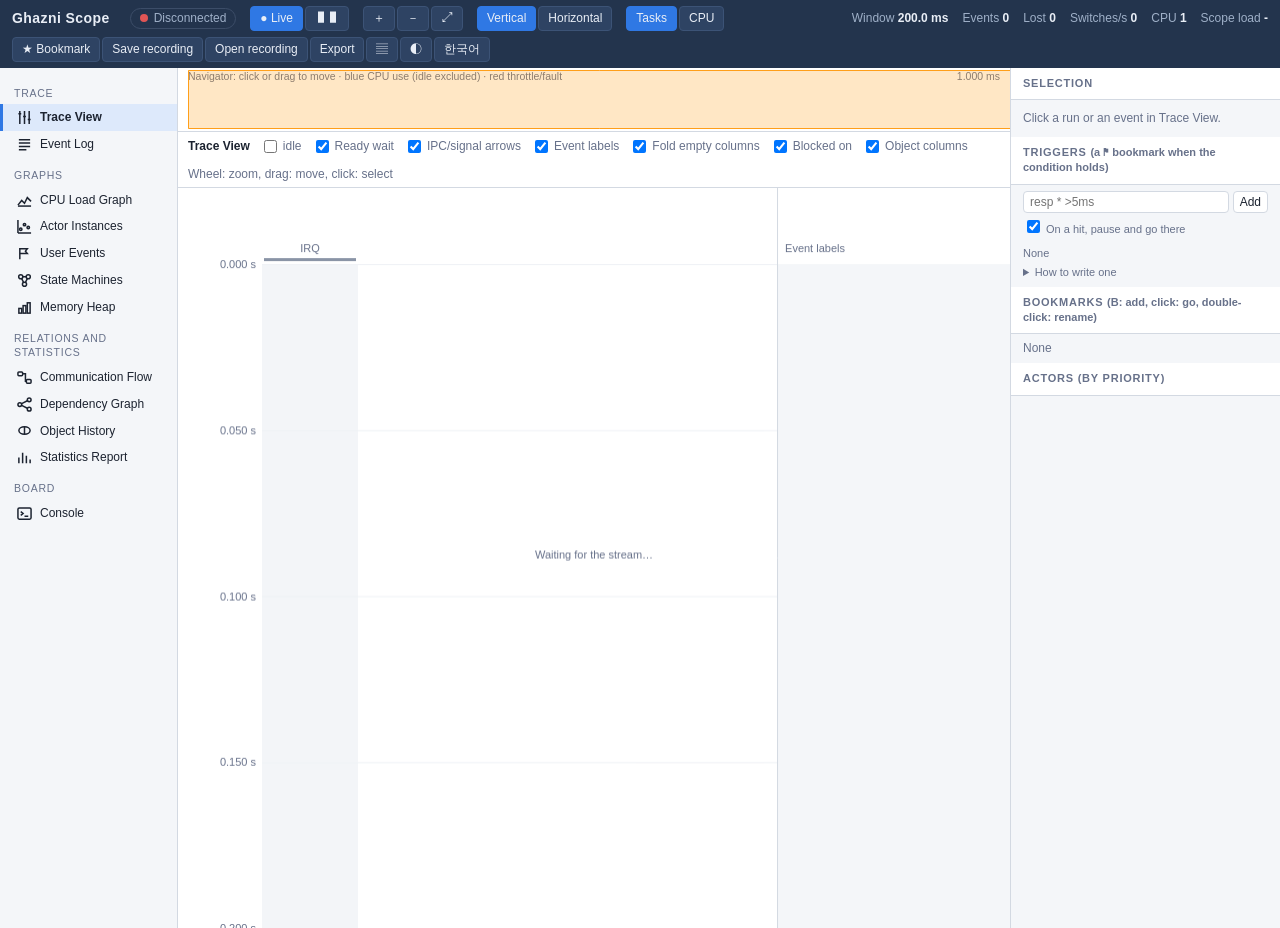
==== commit a89d3a0e: "Trace View: two labels drawn as NaN Trace View's local time-to-pixels function was called T, hiding " ====
--- a/ghazni_scope/web/index.html
+++ b/ghazni_scope/web/index.html
@@ -710,19 +710,19 @@
   }
   const along = vert ? h - HEAD : w - RULER - 10;       // time axis length in px
   const across = vert ? w - RULER - LAB : h - HEAD;
-  const T = t => (t - win.t0) / (win.t1 - win.t0) * along;
+  const tpx = t => (t - win.t0) / (win.t1 - win.t0) * along;
   const tOf = px => win.t0 + px / along * (win.t1 - win.t0);
   traceGeom = { RULER, HEAD, cw, along, cols, tOf, LAB, w, nCols };
   // rect in (time, column) space
   function R(ts, te, c, f0, f1) {
-    const a = T(ts), b = Math.max(T(te), a + 0.6), x0 = c * cw + f0 * cw, x1 = c * cw + f1 * cw;
+    const a = tpx(ts), b = Math.max(tpx(te), a + 0.6), x0 = c * cw + f0 * cw, x1 = c * cw + f1 * cw;
     return vert ? [RULER + x0, HEAD + a, x1 - x0, b - a] : [RULER + a, HEAD + x0, b - a, x1 - x0];
   }
   // grid and time ruler
   const step = niceStep(win.t1 - win.t0, along, 70);
   g.strokeStyle = grid; g.fillStyle = muted; g.lineWidth = 1;
   for (let t = Math.ceil(win.t0 / step) * step; t <= win.t1; t += step) {
-    const p = T(t);
+    const p = tpx(t);
     g.beginPath();
     if (vert) { g.moveTo(RULER, HEAD + p + .5); g.lineTo(w, HEAD + p + .5); g.stroke(); g.textAlign = "right"; g.fillText(fmtTick(t, step), RULER - 6, HEAD + p + 4); }
     else { g.moveTo(RULER + p + .5, HEAD); g.lineTo(RULER + p + .5, h); g.stroke(); g.textAlign = "center"; g.fillText(fmtTick(t, step), RULER + p, HEAD - 8); }
@@ -913,7 +913,7 @@
       if (!["call", "send", "reply", "recv"].includes(k) || b === NONE) continue;
       const ca = colOf.get(k === "recv" ? b : a), cb = colOf.get(k === "recv" ? a : b);
       if (ca === undefined || cb === undefined || ca === cb) continue;
-      const p = T(t), xa = RULER + (ca + .5) * cw, xb = RULER + (cb + .5) * cw;
+      const p = tpx(t), xa = RULER + (ca + .5) * cw, xb = RULER + (cb + .5) * cw;
       g.strokeStyle = KCOL[k]; g.fillStyle = KCOL[k];
       g.beginPath();
       if (vert) { g.moveTo(xa, HEAD + p); g.lineTo(xb, HEAD + p); g.stroke(); arrowHead(g, xb, HEAD + p, xb > xa ? 0 : Math.PI); }
@@ -941,7 +941,7 @@
     let lastY = -1e9, skipped = 0;
     for (const e of labelled) {
       if (hidden.has(e[3])) continue;
-      const y = HEAD + T(e[0]);
+      const y = HEAD + tpx(e[0]);
       if (y < lastY + 14 || y < HEAD + 8 || y > h - 24) { skipped++; continue; }
       lastY = y;
       g.fillStyle = KCOL[e[1]] || ink; g.fillRect(x0 - 6, y - 4, 3, 9);
@@ -960,7 +960,7 @@
   // the selected time / instance
   if (selected && selected.t !== undefined) {
     g.strokeStyle = css("--sel"); g.lineWidth = 1; g.setLineDash([4, 3]); g.beginPath();
-    const p = T(selected.t);
+    const p = tpx(selected.t);
     if (vert) { g.moveTo(RULER, HEAD + p); g.lineTo(w, HEAD + p); } else { g.moveTo(RULER + p, HEAD); g.lineTo(RULER + p, h); }
     g.stroke(); g.setLineDash([]);
   }
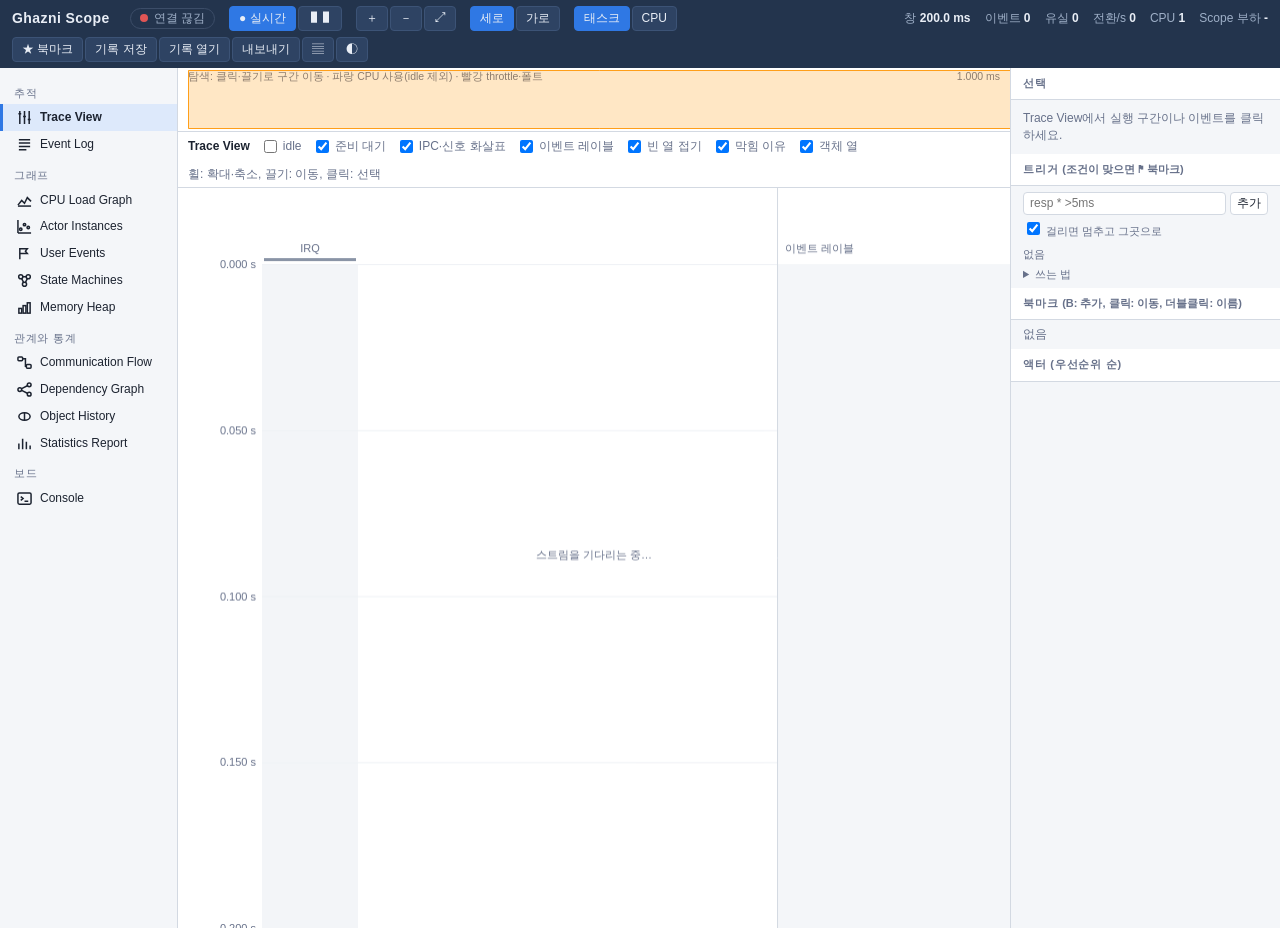
==== commit 1faadc69: "Merge pull request #3 from bearuse/claude/wizardly-edison-rwd6w3 0.2.1: header fits long names, heap" ====
--- a/ghazni_scope/web/index.html
+++ b/ghazni_scope/web/index.html
@@ -153,7 +153,6 @@
     <a id="bExport" href="/perfetto.json"><button title="Perfetto 형식으로 내보내기">내보내기</button></a>
     <button id="bDetail" title="오른쪽 패널">▤</button>
     <button id="bTheme" title="밝게/어둡게">◐</button>
-    <button id="bLang" title="English / 한국어"></button>
   </span>
 </div>
 <div id="app">
@@ -283,122 +282,6 @@
 <div id="tip"></div>
 <script>
 "use strict";
-// ------------------------------------------------------------------ language
-// Korean is written in the page; English comes from this table. The language:
-// the viewer's choice (button at the top right, saved), else the browser's.
-const LANG = (() => {
-  try { const s = localStorage.getItem("gzscope.lang"); if (s === "ko" || s === "en") return s; } catch (e) {}
-  return /^ko\b/i.test(navigator.language || "") ? "ko" : "en";
-})();
-const EN = {
-  // top bar, buttons
-  "연결 중": "connecting", "실시간 따라가기 (Space)": "Follow live (Space)", "● 실시간": "● Live", "멈춤 (Space)": "Pause (Space)",
-  "확대 (+)": "Zoom in (+)", "축소 (−)": "Zoom out (−)", "전체 기록 보기 (F)": "Whole record (F)",
-  "세로 타임라인": "Vertical timeline", "세로": "Vertical", "가로 타임라인": "Horizontal timeline", "가로": "Horizontal",
-  "열 = 태스크": "Columns = tasks", "태스크": "Tasks", "열 = CPU": "Columns = CPUs",
-  "창": "Window", "이벤트": "Events", "유실": "Lost", "전환/s": "Switches/s",
-  "Scope 자체가 쓰는 CPU: tracer 태스크 + 스트림을 보내는 시간 (코어 하나 = 100 %)": "CPU used by Scope itself: the tracer task + sending the stream (one core = 100 %)",
-  "Scope 부하": "Scope load",
-  "북마크: 선택한 시각(없으면 보이는 구간 가운데)에 표시 (B)": "Bookmark the selected time (else the middle of the view) (B)",
-  "★ 북마크": "★ Bookmark", "받은 스트림 그대로 저장 (--replay로도 열림)": "Save the stream as received (also opens with --replay)",
-  "기록 저장": "Save recording", "저장한 기록 파일을 열어 봄 (실시간 화면 대신)": "Open a saved recording (instead of the live view)",
-  "기록 열기": "Open recording", "기록 파일을 닫고 보드의 실시간 화면으로": "Close the recording, back to the live board", "실시간으로": "Back to live",
-  "Perfetto 형식으로 내보내기": "Export in Perfetto format", "내보내기": "Export", "오른쪽 패널": "Side panel", "밝게/어둡게": "Light/dark",
-  "추적": "Trace", "그래프": "Graphs", "관계와 통계": "Relations and statistics", "보드": "Board",
-  // trace view options
-  "준비 대기": "Ready wait", "IPC·신호 화살표": "IPC/signal arrows", "이벤트 레이블": "Event labels",
-  "보이는 구간에 아무 일도 없던 태스크의 열을 접습니다": "Fold the columns of tasks with nothing in the visible window",
-  "빈 열 접기": "Fold empty columns", "태스크가 막혀 있던 구간과 무엇을 기다렸는지 (wait, lock, recv, reply ←)": "When a task was blocked and on what (wait, lock, recv, reply ←)",
-  "막힘 이유": "Blocked on", "그 구간에 쓰인 mutex, semaphore, endpoint, notification을 열로": "A column per object used in the window (mutex, semaphore, queue, ...)",
-  "객체 열": "Object columns", "휠: 확대·축소, 끌기: 이동, 클릭: 선택": "Wheel: zoom, drag: move, click: select",
-  "찾기 (태스크, 객체)": "Find (task, object)", "보이는 구간만": "Visible window only",
-  "100 ms마다, 태스크별로 쌓은 CPU 사용률 (코어 수 × 100 %)": "CPU use per task, stacked, every 100 ms (cores × 100 %)",
-  "실행 시간 (execution)": "Execution time", "응답 시간 (response)": "Response time", "로그 눈금": "Log scale", "점 클릭: Trace View로": "Click a dot: go to Trace View",
-  "태스크가 남긴 값과 글": "Values and text left by tasks", "태스크가 알린 상태가 언제 바뀌었고 얼마나 머물렀는지": "When the states tasks reported changed, and how long they lasted",
-  "처음엔 마지막 활동 구간. 끌어서 확대, 더블클릭: 전체 기록 ↔ 마지막 활동": "First the last burst of activity. Drag to zoom, double-click: whole record ↔ last activity",
-  "할당기가 알린 할당·해제: 사용량 변화와 아직 해제되지 않은 블록": "Allocations and frees: use over time and blocks not freed yet",
-  "스케줄러 시작 전·커널의 할당(대개 태스크 스택과 큐)은 크고 변하지 않아서 태스크의 작은 할당을 바닥에 눌러 버립니다. 표에는 그대로 나옵니다":
-    "Allocations before the scheduler starts or by the kernel (task stacks and queues, mostly) are large and constant and flatten the tasks' small ones. The tables still list them",
-  "태스크 밖 할당은 그래프에서 빼기": "Leave allocations outside tasks out of the graph",
-  "태스크가 누구를 깨우고 누구를 기다리나. 선 굵기 = 횟수": "Who wakes and who waits for whom. Line width = count",
-  "누가 어느 객체(큐·세마포어·mutex·이벤트 그룹, Ghazni의 endpoint·notification)에 보내거나 주고, 누가 받아 깨어났는지. 인터럽트 처리기에서 준 것은 인터럽트 이름으로 (기록 전체, 선 굵기 = 횟수)":
-    "Who sends to or gives which object (queue, semaphore, mutex, event group; Ghazni's endpoints and notifications) and who wakes up on it. From an interrupt handler: the interrupt's name (whole record, line width = count)",
-  "label = 메시지 레이블: 클라이언트가 보낸 요청 번호(서버가 요청 종류를 구분하는 값)": "label = message label: the request number a client sent (how the server tells requests apart)",
-  "인스턴스 = 준비된 때부터 다시 막힐 때까지. 실행 시간 = 그 안의 CPU 시간, 응답 시간 = 처음부터 끝까지. CPU %: 평균 = 부팅 뒤 전체, 구간 = 보이는 구간(Trace View), 지금 = 최근 0.1초 (코어 하나 = 100 %). 커널 시간 = CPU 시간 가운데 커널이 그 태스크의 시스템 콜·폴트를 처리한 시간(Ghazni만; FreeRTOS는 –). PI 상속 = 우선순위를 물려받은 횟수":
-    "Instance = from becoming ready until blocking again. Execution = CPU time within it, response = start to end. CPU %: average = since boot, window = visible window (Trace View), now = last 0.1 s (one core = 100 %). Kernel time = CPU time the kernel spent on the task's system calls and faults (Ghazni only; FreeRTOS: –). PI = times the priority was inherited",
-  "구간 비교:": "Compare windows:", "Trace View에 보이는 구간을 A로": "The window shown in Trace View becomes A", "보이는 구간 → A": "Visible window → A",
-  "Trace View에 보이는 구간을 B로": "The window shown in Trace View becomes B", "지우기": "Clear",
-  "타깃으로 보낼 글": "Text to send to the target", "보내기": "Send", "선택": "Selection",
-  "Trace View에서 실행 구간이나 이벤트를 클릭하세요.": "Click a run or an event in Trace View.",
-  "트리거": "Triggers", "(조건이 맞으면 ⚑ 북마크)": "(a ⚑ bookmark when the condition holds)", "추가": "Add", "걸리면 멈추고 그곳으로": "On a hit, pause and go there",
-  "쓰는 법": "How to write one",
-  "resp|exec|lat <태스크|*> >5ms · isr <인터럽트|*> >500us · user <채널> >1000 · state <기계> <상태> · fault|throttle [태스크] · heap":
-    "resp|exec|lat <task|*> >5ms · isr <interrupt|*> >500us · user <channel> >1000 · state <machine> <state> · fault|throttle [task] · heap",
-  "북마크": "Bookmarks", "(B: 추가, 클릭: 이동, 더블클릭: 이름)": "(B: add, click: go, double-click: rename)", "액터 (우선순위 순)": "Actors (by priority)",
-  // texts the script builds ({0}, {1}: values)
-  "{0}가 잡고 있음": "held by {0}", "{0}가 {1}의 요청 처리": "{0} serving {1}'s request",
-  "+{0}개 더 (확대하면 보임)": "+{0} more (zoom in to see)", "이벤트가 너무 많아 레이블을 숨김 (확대하면 보임)": "Too many events: labels hidden (zoom in to see)",
-  "스트림을 기다리는 중…": "Waiting for the stream…", "이 구간에 활동이 없는 태스크 {0}개 접음": "{0} task(s) with no activity here folded",
-  "탐색: 클릭·끌기로 구간 이동 · 파랑 CPU 사용(idle 제외) · 빨강 throttle·폴트": "Navigator: click or drag to move · blue CPU use (idle excluded) · red throttle/fault",
-  "통계 프레임을 기다리는 중…": "Waiting for statistics frames…", "실행 시간": "Execution time", "응답 시간": "Response time", "인스턴스 {0}개": "{0} instances",
-  "인스턴스가 아직 없습니다": "No instances yet", "글": "Text", "값 사용자 이벤트가 아직 없습니다 ": "No value user events yet ", ". 글 이벤트는 위 띠와 아래 표에": ". Text events: in the strip above and the table below",
-  "시각": "Time", "채널": "Channel", "값 / 글": "Value / text",
-  "보내는 쪽 (태스크·인터럽트)": "Sender (task, interrupt)", "커널 객체 · 인터럽트": "Kernel object · interrupt", "받는 쪽 (깨어난 태스크)": "Receiver (task woken)",
-  "{0}회": "{0}×", "통신 기록이 아직 없습니다 (스트림 버전 2 필요)": "No communication recorded yet (needs stream version 2)",
-  "{0} · 기계 {1}": "{0} · machine {1}", "상태 이벤트가 아직 없습니다 ": "No state events yet ",
-  "상태 기계": "State machine", "상태": "State", "횟수": "Count", "평균 머문 시간": "Average time in it", "최대": "Max", "전이": "Transition",
-  "힙 이벤트가 아직 없습니다 ": "No heap events yet ", "지금": "Now", "할당": "Allocs", "해제": "Frees", "가장 큰 블록": "Largest block",
-  "아직 해제되지 않은 블록": "Blocks not freed yet", "주소": "Address", "크기": "Size", "할당 시각": "Allocated at", "지난 시간": "Age",
-  "경고 ({0})": "Warnings ({0})", "무엇": "What",
-  "해제되지 않은 주소에 다시 할당 (해제 기록이 빠졌거나 할당기 버그)": "Allocated again at an address not freed (a missed free, or an allocator bug)",
-  "모르는 블록 해제 (기록 전에 할당됐거나 두 번 해제)": "Freed an unknown block (allocated before recording, or freed twice)",
-  "{0}회 · 최대 {1}": "{0}× · max {1}", "CALL·SEND: 클라이언트 → 서버 (횟수 · 응답을 기다린 최대 시간)": "CALL·SEND: client → server (count · longest wait for the reply)",
-  "signal: 보낸 태스크 → 깨어난 태스크": "signal: sender → task woken", "의존 관계가 아직 없습니다": "No dependencies yet",
-  "{0}개": "{0}", "종류": "Kind", "내용": "Details", "기록 {0}개": "{0} records", "동작": "Action",
-  "액터": "Actor", "우선순위": "Priority", "인스턴스": "Instances", "실행 최소": "Exec min", "실행 평균": "Exec avg", "실행 최대": "Exec max",
-  "응답 최소": "Resp min", "응답 평균": "Resp avg", "응답 최대": "Resp max", "깨어남 지연 최대": "Max wake-up latency", "CPU 시간": "CPU time",
-  "커널 시간": "Kernel time", "커널 %": "Kernel %", "CPU 평균%": "CPU avg %", "CPU 구간%": "CPU window %", "CPU 지금%": "CPU now %", "PI 상속": "PI", "스택": "Stack",
-  "<b>Scope 자체 부하</b> 평균 {0} % (tracer 태스크 {1} % + 스트림 전송 {2} %, 지금 {3} %).": "<b>Scope's own load</b> average {0} % (tracer task {1} % + sending the stream {2} %, now {3} %).",
-  "전송은 UART로 받을 때 uart_drv, UDP로 받을 때 net 태스크가 하며, 그 CPU 시간에": "Over UART uart_drv sends, over UDP the net task; their CPU time includes",
-  "전송은 tracer 태스크가 직접 하며, 그 CPU 시간에": "The tracer task sends it itself; its CPU time includes",
-  "스트림 전송 {0}가 들어 있습니다.": "{0} of sending the stream.",
-  "인터럽트": "Interrupt", "커널 처리 시간: IRQ부터 처리 끝까지": "kernel handling time: from IRQ to the end", "처리 시간: scope_isr_begin부터 scope_isr_end까지": "handler time: scope_isr_begin to scope_isr_end",
-  "평균": "Avg", "합계": "Total",
-  "기록 파일: ": "Recording: ", "연결 끊김": "Disconnected", "스트림 없음": "No stream", "실시간": "Live", "멈춤": "Paused",
-  "실행 구간": "Run", "길이": "Length", "진행 중": "in progress", " (설정 {0})": " (base {0})", "CPU 사용": "CPU use", "평균 {0} % · 지금 {1} %": "average {0} % · now {1} %",
-  "최장 깨어남 지연": "Longest wake-up latency", "실행 {0}": "ran {0}", "커널 처리 {0}": "kernel handling {0}", "인터럽트 처리 {0}": "handler {0}", "막힘: {0}": "blocked: {0}",
-  "선택 없음": "Nothing selected", "없음": "None", "북마크 이름": "Bookmark name", "{0}번": "{0}×", "연결 안 됨": "not connected", "아직 없음": "not yet",
-  "<b>구간 비교</b> A: {0} · B: {1}. CPU %는 그 구간의 실행 시간 비율, 인스턴스는 구간 안에서 끝난 것": "<b>Window comparison</b> A: {0} · B: {1}. CPU % = share of run time in the window; instances = those ending in it",
-  "차이": "Difference", "시각(s)": "Time (s)", "기록 읽는 중…": "Reading the recording…", "기록을 열 수 없습니다: ": "Cannot open the recording: ",
-  "(태스크 밖)": "(outside tasks)",
-};
-// a fixed text in this language, {0}, {1} ... filled in
-function T(s, ...a) {
-  const t = LANG === "en" && EN[s] !== undefined ? EN[s] : s;
-  return a.length ? t.replace(/\{(\d)\}/g, (m, i) => a[+i]) : t;
-}
-// the page as written: its text and the titles, placeholders in the viewer's language
-document.documentElement.lang = LANG;
-if (LANG === "en") {
-  const norm = s => s.replace(/\s+/g, " ").trim();
-  const walk = document.createTreeWalker(document.body, NodeFilter.SHOW_TEXT);
-  for (let n; (n = walk.nextNode());) {
-    const k = norm(n.nodeValue);
-    if (k && EN[k] !== undefined) n.nodeValue = n.nodeValue.replace(/\S[\s\S]*\S|\S/, EN[k]);
-  }
-  for (const el of document.querySelectorAll("[title], [placeholder]"))
-    for (const at of ["title", "placeholder"]) { const v = el.getAttribute(at); if (v && EN[norm(v)] !== undefined) el.setAttribute(at, EN[norm(v)]); }
-}
-// trigger kinds, for bookmark names (the server sends the kind)
-const TRIG_KIND = { resp: ["응답 시간", "response time"], exec: ["실행 시간", "execution time"], lat: ["깨어남 지연", "wake-up latency"],
-  isr: ["인터럽트 처리 시간", "interrupt time"], user: ["사용자 값", "user value"], state: ["상태 진입", "state entered"],
-  fault: ["폴트", "fault"], throttle: ["throttle", "throttle"], heap: ["힙 경고", "heap warning"] };
-const trigKind = k => (TRIG_KIND[k] || [k, k])[LANG === "en" ? 1 : 0];
-// the server's messages are English: in Korean, the known ones
-const KO_MSG = [["kind must be one of", "종류는"], ["state <machine number> <state name>", "state <기계 번호> <상태 이름>"],
-  ["task or interrupt name, or *", "태스크·인터럽트 이름 또는 *"], ["channel", "채널"], ["value (e.g. >5ms)", "값 (예: >5ms)"],
-  ["put a unit on times: s, ms, us", "시간에는 단위를 붙이세요: s, ms, us"], ["not a Scope recording (no hello frame)", "Scope 기록이 아닙니다 (hello 프레임 없음)"]];
-const serverMsg = m => LANG === "ko" ? KO_MSG.reduce((s, [e, k]) => s.split(e).join(k), String(m)) : String(m);
 // ------------------------------------------------------------------ data
 const KEEP = 120;                      // seconds kept, as on the server
 const D = { tasks: {}, ncpus: 1, hz: 0, now: 0, segs: [], ready: [], marks: [], events: [], inst: [],
@@ -425,21 +308,6 @@
 function ntfnKind(i) { return (D.objects.ntfn_kinds || [])[i] || "event"; }
 // what the page says about the API differs per system (hello byte [5])
 function osText() {
-  if (LANG === "en") return D.os === "Ghazni" ? {
-    user: 'Tasks\' <code>ghazni_trace_user(channel, value)</code> (values), <code>ghazni_trace_printf</code> (text), shell <code>mark</code>',
-    sm: 'Tasks\' <code>ghazni_trace_state(machine, "STATE")</code>: when the state changed and how long it lasted',
-    deps: 'Who waits for whom: CALL (client → server, longest wait for the reply) and signal (sender → task woken). Line width = count',
-    heap: 'Allocations and frees the allocator reported (<code>ghazni_trace_heap</code>, middleware <code>malloc</code>): use over time and blocks not freed yet',
-    cmd: "Shell command (e.g. ps, hog, bench 1000, mark 1 42)",
-    userEmpty: "(shell: mark 1 42)", smEmpty: "(shell: tdemo)", heapEmpty: "(shell: tdemo, or a middleware task)",
-  } : {
-    user: 'Tasks\' <code>scope_user(channel, value)</code> (values), <code>scope_printf</code> (text)',
-    sm: 'Tasks\' <code>scope_state(machine, "STATE")</code>: when the state changed and how long it lasted',
-    deps: 'Who wakes whom: sending to a queue or giving a semaphore, mutex or event group woke a waiting task (sender → task woken). Line width = count',
-    heap: '<code>pvPortMalloc</code> / <code>vPortFree</code>: use over time and blocks not freed yet. "(outside tasks)" = allocated before the scheduler started or in an interrupt',
-    cmd: "Text to send to the target (the program's standard input, UART)",
-    userEmpty: "(scope_user)", smEmpty: "(scope_state)", heapEmpty: "(pvPortMalloc)",
-  };
   return D.os === "Ghazni" ? {
     user: '태스크의 <code>ghazni_trace_user(channel, value)</code>(값), <code>ghazni_trace_printf</code>(글), 셸 <code>mark</code>',
     sm: '태스크의 <code>ghazni_trace_state(machine, "STATE")</code>: 상태가 언제 바뀌었고 얼마나 머물렀는지',
@@ -460,7 +328,7 @@
   const o = osText();
   $("hUser").innerHTML = o.user; $("hSm").innerHTML = o.sm; $("hDeps").innerHTML = o.deps; $("hHeap").innerHTML = o.heap; $("cmd").placeholder = o.cmd;
 }
-const heapName = id => id === 0xFE ? T("(태스크 밖)") : tname(id);
+const heapName = id => id === 0xFE ? "(태스크 밖)" : tname(id);
 function objLabel(k, i) {               // "mutex pi_lock", "semaphore pi_done", "queue samples", "ep pong"
   if (k === "ep") return "ep " + epName(i);
   const kind = ntfnKind(i);
@@ -710,19 +578,19 @@
   }
   const along = vert ? h - HEAD : w - RULER - 10;       // time axis length in px
   const across = vert ? w - RULER - LAB : h - HEAD;
-  const tpx = t => (t - win.t0) / (win.t1 - win.t0) * along;
+  const T = t => (t - win.t0) / (win.t1 - win.t0) * along;
   const tOf = px => win.t0 + px / along * (win.t1 - win.t0);
   traceGeom = { RULER, HEAD, cw, along, cols, tOf, LAB, w, nCols };
   // rect in (time, column) space
   function R(ts, te, c, f0, f1) {
-    const a = tpx(ts), b = Math.max(tpx(te), a + 0.6), x0 = c * cw + f0 * cw, x1 = c * cw + f1 * cw;
+    const a = T(ts), b = Math.max(T(te), a + 0.6), x0 = c * cw + f0 * cw, x1 = c * cw + f1 * cw;
     return vert ? [RULER + x0, HEAD + a, x1 - x0, b - a] : [RULER + a, HEAD + x0, b - a, x1 - x0];
   }
   // grid and time ruler
   const step = niceStep(win.t1 - win.t0, along, 70);
   g.strokeStyle = grid; g.fillStyle = muted; g.lineWidth = 1;
   for (let t = Math.ceil(win.t0 / step) * step; t <= win.t1; t += step) {
-    const p = tpx(t);
+    const p = T(t);
     g.beginPath();
     if (vert) { g.moveTo(RULER, HEAD + p + .5); g.lineTo(w, HEAD + p + .5); g.stroke(); g.textAlign = "right"; g.fillText(fmtTick(t, step), RULER - 6, HEAD + p + 4); }
     else { g.moveTo(RULER + p + .5, HEAD); g.lineTo(RULER + p + .5, h); g.stroke(); g.textAlign = "center"; g.fillText(fmtTick(t, step), RULER + p, HEAD - 8); }
@@ -830,10 +698,10 @@
     };
     const holds = [...inWindow(D.holds, 2, 3, win.t0, win.t1, maxDur(D.holds, 2, 3, "holds"))].concat(D.openHolds);
     for (const [n, who, s, e] of holds) { const c = objCol.get("nt" + n); if (c !== undefined && vis(s, e))
-      bar(c, s, e, who, tname(who), `<b>${esc(objLabel("nt", n))}</b><br>${T("{0}가 잡고 있음", esc(tname(who)))}<br>${fmtT(s)} ~ ${fmtT(e)}<br>${fmtD(e - s)}`); }
+      bar(c, s, e, who, tname(who), `<b>${esc(objLabel("nt", n))}</b><br>${esc(tname(who))}가 잡고 있음<br>${fmtT(s)} ~ ${fmtT(e)}<br>${fmtD(e - s)}`); }
     const serves = [...inWindow(D.serves, 3, 4, win.t0, win.t1, maxDur(D.serves, 3, 4, "serves"))].concat(D.openServes);
     for (const [ep, srv, cli, s, e] of serves) { const c = objCol.get("ep" + ep); if (c !== undefined && vis(s, e))
-      bar(c, s, e, srv, tname(cli), `<b>${esc(objLabel("ep", ep))}</b><br>${T("{0}가 {1}의 요청 처리", esc(tname(srv)), esc(tname(cli)))}<br>${fmtT(s)} ~ ${fmtT(e)}<br>${fmtD(e - s)}`); }
+      bar(c, s, e, srv, tname(cli), `<b>${esc(objLabel("ep", ep))}</b><br>${esc(tname(srv))}가 ${esc(tname(cli))}의 요청 처리<br>${fmtT(s)} ~ ${fmtT(e)}<br>${fmtD(e - s)}`); }
     // waiters on a mutex / semaphore / endpoint: thin lines in the object's column too
     for (const [task, s, e, st, kind, obj] of inWindow(D.blocked, 1, 2, win.t0, win.t1, maxDur(D.blocked, 1, 2, "blocked"))) {
       // queued senders on an endpoint, waiters on a mutex or semaphore (not a server idle in recv)
@@ -913,7 +781,7 @@
       if (!["call", "send", "reply", "recv"].includes(k) || b === NONE) continue;
       const ca = colOf.get(k === "recv" ? b : a), cb = colOf.get(k === "recv" ? a : b);
       if (ca === undefined || cb === undefined || ca === cb) continue;
-      const p = tpx(t), xa = RULER + (ca + .5) * cw, xb = RULER + (cb + .5) * cw;
+      const p = T(t), xa = RULER + (ca + .5) * cw, xb = RULER + (cb + .5) * cw;
       g.strokeStyle = KCOL[k]; g.fillStyle = KCOL[k];
       g.beginPath();
       if (vert) { g.moveTo(xa, HEAD + p); g.lineTo(xb, HEAD + p); g.stroke(); arrowHead(g, xb, HEAD + p, xb > xa ? 0 : Math.PI); }
@@ -937,11 +805,11 @@
     const x0 = w - LAB + 8;
     g.fillStyle = css("--nav"); g.fillRect(w - LAB, HEAD, LAB, h - HEAD);
     g.strokeStyle = line; g.beginPath(); g.moveTo(w - LAB + .5, 0); g.lineTo(w - LAB + .5, h); g.stroke();
-    g.fillStyle = muted; g.textAlign = "left"; g.fillText(T("이벤트 레이블"), x0, HEAD - 12);
+    g.fillStyle = muted; g.textAlign = "left"; g.fillText("이벤트 레이블", x0, HEAD - 12);
     let lastY = -1e9, skipped = 0;
     for (const e of labelled) {
       if (hidden.has(e[3])) continue;
-      const y = HEAD + tpx(e[0]);
+      const y = HEAD + T(e[0]);
       if (y < lastY + 14 || y < HEAD + 8 || y > h - 24) { skipped++; continue; }
       lastY = y;
       g.fillStyle = KCOL[e[1]] || ink; g.fillRect(x0 - 6, y - 4, 3, 9);
@@ -954,18 +822,18 @@
           g.moveTo(RULER + (c + 1) * cw, y); g.lineTo(w - LAB, y); g.stroke(); g.globalAlpha = 1; }
       }
     }
-    if (skipped) { g.fillStyle = muted; g.fillText(T("+{0}개 더 (확대하면 보임)", skipped), x0, h - 8); }
-    if (tooMany) { g.fillStyle = muted; g.fillText(T("이벤트가 너무 많아 레이블을 숨김 (확대하면 보임)"), x0, HEAD + 16); }
+    if (skipped) { g.fillStyle = muted; g.fillText(`+${skipped}개 더 (확대하면 보임)`, x0, h - 8); }
+    if (tooMany) { g.fillStyle = muted; g.fillText("이벤트가 너무 많아 레이블을 숨김 (확대하면 보임)", x0, HEAD + 16); }
   }
   // the selected time / instance
   if (selected && selected.t !== undefined) {
     g.strokeStyle = css("--sel"); g.lineWidth = 1; g.setLineDash([4, 3]); g.beginPath();
-    const p = tpx(selected.t);
+    const p = T(selected.t);
     if (vert) { g.moveTo(RULER, HEAD + p); g.lineTo(w, HEAD + p); } else { g.moveTo(RULER + p, HEAD); g.lineTo(RULER + p, h); }
     g.stroke(); g.setLineDash([]);
   }
-  if (!cols.length) { g.fillStyle = muted; g.textAlign = "center"; g.fillText(T("스트림을 기다리는 중…"), w / 2, h / 2); }
-  if (drawTrace.folded) { g.fillStyle = muted; g.textAlign = "left"; g.fillText(T("이 구간에 활동이 없는 태스크 {0}개 접음", drawTrace.folded), 8, 14); }
+  if (!cols.length) { g.fillStyle = muted; g.textAlign = "center"; g.fillText("스트림을 기다리는 중…", w / 2, h / 2); }
+  if (drawTrace.folded) { g.fillStyle = muted; g.textAlign = "left"; g.fillText(`이 구간에 활동이 없는 태스크 ${drawTrace.folded}개 접음`, 8, 14); }
 }
 function arrowHead(g, x, y, ang) {
   g.save(); g.translate(x, y); g.rotate(ang); g.beginPath(); g.moveTo(0, 0); g.lineTo(-7, -3.5); g.lineTo(-7, 3.5); g.fill(); g.restore();
@@ -991,7 +859,7 @@
     g.fillStyle = KCOL[kind]; g.fillRect(X(t), h - (kind === "fault" ? 14 : 9), 1, kind === "fault" ? 12 : 7);
   }
   g.fillStyle = css("--muted"); g.font = "10.5px sans-serif"; g.textAlign = "left";
-  g.fillText(T("탐색: 클릭·끌기로 구간 이동 · 파랑 CPU 사용(idle 제외) · 빨강 throttle·폴트"), 10, 12);
+  g.fillText("탐색: 클릭·끌기로 구간 이동 · 파랑 CPU 사용(idle 제외) · 빨강 throttle·폴트", 10, 12);
   g.textAlign = "right"; g.fillText(fmtT(tMax), w - 10, 12);
   const a = X(win.t0), b = Math.max(X(win.t1), a + 2);
   g.fillStyle = css("--sel"); g.globalAlpha = .25; g.fillRect(a, 2, b - a, h - 4); g.globalAlpha = 1;
@@ -1025,7 +893,7 @@
   }
   // window marker
   g.fillStyle = css("--sel"); g.globalAlpha = .18; g.fillRect(X(win.t0), T0, Math.max(2, X(win.t1) - X(win.t0)), h - B - T0); g.globalAlpha = 1;
-  if (!pts.length) { g.fillStyle = css("--muted"); g.textAlign = "center"; g.fillText(T("통계 프레임을 기다리는 중…"), w / 2, h / 2); }
+  if (!pts.length) { g.fillStyle = css("--muted"); g.textAlign = "center"; g.fillText("통계 프레임을 기다리는 중…", w / 2, h / 2); }
   drawLoad.geom = { X, L, tMin, tMax, w };
 }
 
@@ -1066,8 +934,8 @@
     instHits.push([x, y, p]);
   }
   g.fillStyle = css("--muted"); g.textAlign = "left";
-  g.fillText(`${T(metric === "exec" ? "실행 시간" : "응답 시간")} · ${T("인스턴스 {0}개", pts.length)}`, L, 11);
-  if (!pts.length) { g.textAlign = "center"; g.fillText(T("인스턴스가 아직 없습니다"), w / 2, h / 2); }
+  g.fillText(`${metric === "exec" ? "실행 시간" : "응답 시간"} · 인스턴스 ${pts.length}개`, L, 11);
+  if (!pts.length) { g.textAlign = "center"; g.fillText("인스턴스가 아직 없습니다", w / 2, h / 2); }
 }
 
 // ------------------------------------------------------------------ user events
@@ -1094,7 +962,7 @@
   });
   if (LANE) {                          // text events: flags in a lane above the values
     g.fillStyle = css("--nav"); g.fillRect(L, 14, w - L - 12, LANE - 6);
-    g.fillStyle = css("--muted"); g.textAlign = "right"; g.fillText(T("글"), L - 6, 14 + LANE / 2);
+    g.fillStyle = css("--muted"); g.textAlign = "right"; g.fillText("글", L - 6, 14 + LANE / 2);
     for (const x of tx) { g.fillStyle = `hsl(${(x[2] * 67 + 20) % 360},70%,45%)`; g.fillRect(X(x[0]), 16, 2, LANE - 10); }
     // labels after the flags, each starting right of a group of close flags, on a backing
     let lastEnd = -1e9; g.textAlign = "left";
@@ -1109,12 +977,12 @@
       i = j;
     }
   }
-  if (!us.length) { g.fillStyle = css("--muted"); g.textAlign = "center"; g.fillText(T("값 사용자 이벤트가 아직 없습니다 ") + osText().userEmpty + (tx.length ? T(". 글 이벤트는 위 띠와 아래 표에") : ""), w / 2, (T0 + h - B) / 2); }
+  if (!us.length) { g.fillStyle = css("--muted"); g.textAlign = "center"; g.fillText("값 사용자 이벤트가 아직 없습니다 " + osText().userEmpty + (tx.length ? ". 글 이벤트는 위 띠와 아래 표에" : ""), w / 2, (T0 + h - B) / 2); }
   const all = us.map(u => [u[0], u[1], u[2], String(u[3] | 0)]).concat(D.texts.map(x => [x[0], x[1], x[2], x[3], 1]))
     .sort((a, b) => b[0] - a[0]).slice(0, 600);
   const rows = all.map(u =>
     `<tr class="click" data-t="${u[0]}"><td>${fmtT(u[0])}</td><td class="l"><span class="sw" style="background:${color(u[1])}"></span>${esc(tname(u[1]))}</td><td>ch${u[2]}</td><td class="l">${u[4] ? "“" + esc(u[3]) + "”" : u[3]}</td></tr>`).join("");
-  $("userTab").innerHTML = `<tr><th>${T("시각")}</th><th class="l">${T("태스크")}</th><th>${T("채널")}</th><th class="l">${T("값 / 글")}</th></tr>` + rows;
+  $("userTab").innerHTML = `<tr><th>시각</th><th class="l">태스크</th><th>채널</th><th class="l">값 / 글</th></tr>` + rows;
 }
 
 // default time range for a sparse record: the last burst (changes less than 2 s apart), with a margin
@@ -1160,9 +1028,9 @@
   const nmax = Math.max(1, ...edges.map(e => e[3]));
   const oname = o => o.k === "ep" ? "endpoint " + epName(o.i) : o.k === "ntfn" ? objLabel("nt", o.i) : irqName(o.i);
   const ocol = o => o.k === "ep" ? KCOL.call : o.k === "ntfn" ? KCOL.signal : KCOL.irq;
-  let out = `<text x="${cx[0]}" y="20" text-anchor="middle" fill="var(--muted)">${T("보내는 쪽 (태스크·인터럽트)")}</text>
-    <text x="${cx[1]}" y="20" text-anchor="middle" fill="var(--muted)">${T("커널 객체 · 인터럽트")}</text>
-    <text x="${cx[2]}" y="20" text-anchor="middle" fill="var(--muted)">${T("받는 쪽 (깨어난 태스크)")}</text>`;
+  let out = `<text x="${cx[0]}" y="20" text-anchor="middle" fill="var(--muted)">보내는 쪽 (태스크·인터럽트)</text>
+    <text x="${cx[1]}" y="20" text-anchor="middle" fill="var(--muted)">커널 객체 · 인터럽트</text>
+    <text x="${cx[2]}" y="20" text-anchor="middle" fill="var(--muted)">받는 쪽 (깨어난 태스크)</text>`;
   const labels = [], placed = [];
   for (const [s, k, d, n] of edges) {
     let a, b, col;
@@ -1173,7 +1041,7 @@
     else { a = pos["s" + s]; b = pos["o" + k + d]; col = k === "ep" ? KCOL.call : KCOL.signal; }
     if (!a || !b) continue;
     const sw = 1 + 5 * Math.sqrt(n / nmax), x0 = a[0] + 62, x1 = b[0] - 64, mx = (x0 + x1) / 2;
-    out += `<path d="M${x0},${a[1]} C${mx},${a[1]} ${mx},${b[1]} ${x1},${b[1]}" stroke="${col}" stroke-opacity=".5" stroke-width="${sw}" fill="none"><title>${T("{0}회", n)}</title></path>`;
+    out += `<path d="M${x0},${a[1]} C${mx},${a[1]} ${mx},${b[1]} ${x1},${b[1]}" stroke="${col}" stroke-opacity=".5" stroke-width="${sw}" fill="none"><title>${n}회</title></path>`;
     const bz = u => { const v = 1 - u; return [v*v*v*x0 + 3*v*v*u*mx + 3*v*u*u*mx + u*u*u*x1, v*v*v*a[1] + 3*v*v*u*a[1] + 3*v*u*u*b[1] + u*u*u*b[1]]; };
     const [lx, ly] = placeLabel(placed, String(n), [.5, .3, .7, .2, .8, .4, .6].map(bz), 12);
     labels.push(`<text x="${lx}" y="${ly}" text-anchor="middle" fill="${col}" font-weight="600" paint-order="stroke" stroke="var(--panel)" stroke-width="3">${n}</text>`);
@@ -1187,7 +1055,7 @@
     out += `<g><ellipse cx="${p[0]}" cy="${p[1]}" rx="64" ry="12" fill="var(--nav)" stroke="${ocol(o)}"/>
       <text x="${p[0]}" y="${p[1] + 4}" text-anchor="middle" fill="var(--ink)">${esc(oname(o))}</text></g>`; });
   out += labels.join("");
-  if (!edges.length) out += `<text x="${W / 2}" y="80" text-anchor="middle" fill="var(--muted)">${T("통신 기록이 아직 없습니다 (스트림 버전 2 필요)")}</text>`;
+  if (!edges.length) out += `<text x="${W / 2}" y="80" text-anchor="middle" fill="var(--muted)">통신 기록이 아직 없습니다 (스트림 버전 2 필요)</text>`;
   svg.setAttribute("height", H); svg.setAttribute("viewBox", `0 0 ${W} ${H}`); svg.innerHTML = out;
 }
 
@@ -1218,7 +1086,7 @@
   keys.forEach((k, r) => {
     const [task, m] = k.split(":").map(Number);
     const xs = D.states.filter(x => x[1] === task && x[2] === m).filter((x, i, a) => !i || a[i - 1][3] !== x[3]);   // the same state again: no change
-    const y = T0 + r * rowH, name = T("{0} · 기계 {1}", tname(task), m);
+    const y = T0 + r * rowH, name = `${tname(task)} · 기계 ${m}`;
     g.fillStyle = css("--ink"); g.textAlign = "right"; g.fillText(name, L - 8, y + rowH / 2 + 4);
     xs.forEach((x, i) => {
       const end = i + 1 < xs.length ? xs[i + 1][0] : D.now, dur = end - x[0];
@@ -1232,10 +1100,10 @@
       if (b - a > g.measureText(x[3]).width + 8) { g.fillStyle = "#fff"; g.textAlign = "left"; g.fillText(x[3], a + 4, y + rowH / 2 + 4); }
     });
   });
-  if (!keys.length) { g.fillStyle = css("--muted"); g.textAlign = "center"; g.fillText(T("상태 이벤트가 아직 없습니다 ") + osText().smEmpty, w / 2, h / 2); }
-  $("smTab").innerHTML = `<tr><th class="l">${T("상태 기계")}</th><th class="l">${T("상태")}</th><th>${T("횟수")}</th><th>${T("평균 머문 시간")}</th><th>${T("최대")}</th></tr>` +
+  if (!keys.length) { g.fillStyle = css("--muted"); g.textAlign = "center"; g.fillText("상태 이벤트가 아직 없습니다 " + osText().smEmpty, w / 2, h / 2); }
+  $("smTab").innerHTML = `<tr><th class="l">상태 기계</th><th class="l">상태</th><th>횟수</th><th>평균 머문 시간</th><th>최대</th></tr>` +
     Object.values(stats).map(s => `<tr><td class="l">${esc(s.m)}</td><td class="l"><span class="sw" style="background:${stColor(s.s)}"></span>${esc(s.s)}</td><td>${s.n}</td><td>${fmtD(s.sum / s.n)}</td><td>${fmtD(s.max)}</td></tr>`).join("");
-  $("smTr").innerHTML = `<tr><th class="l">${T("상태 기계")}</th><th class="l">${T("전이")}</th><th>${T("횟수")}</th></tr>` +
+  $("smTr").innerHTML = `<tr><th class="l">상태 기계</th><th class="l">전이</th><th>횟수</th></tr>` +
     Object.entries(trans).map(([k, n]) => { const [m, a, b] = k.split("|"); return `<tr><td class="l">${esc(m)}</td><td class="l">${esc(a)} → ${esc(b)}</td><td>${n}</td></tr>`; }).join("");
 }
 
@@ -1270,19 +1138,19 @@
   });
   g.restore();
   tasks.forEach((task, k) => { g.fillStyle = color(task); g.textAlign = "left"; g.fillText(heapName(task), L + 8 + k * 110, 12); });
-  if (!tasks.length) { g.fillStyle = css("--muted"); g.textAlign = "center"; g.fillText(T("힙 이벤트가 아직 없습니다 ") + osText().heapEmpty, w / 2, h / 2); }
+  if (!tasks.length) { g.fillStyle = css("--muted"); g.textAlign = "center"; g.fillText("힙 이벤트가 아직 없습니다 " + osText().heapEmpty, w / 2, h / 2); }
   const per = {};
   for (const x of D.heap) { const p = (per[x[1]] ||= { a: 0, f: 0, big: 0 }); if (x[2]) p.f++; else { p.a++; p.big = Math.max(p.big, x[3]); } }
-  $("heapTab").innerHTML = `<tr><th class="l">${T("태스크")}</th><th>${T("지금")}</th><th>${T("최대")}</th><th>${T("할당")}</th><th>${T("해제")}</th><th>${T("가장 큰 블록")}</th></tr>` +
+  $("heapTab").innerHTML = `<tr><th class="l">태스크</th><th>지금</th><th>최대</th><th>할당</th><th>해제</th><th>가장 큰 블록</th></tr>` +
     Object.entries(D.heapNow).map(([id, [now, peak]]) => { const p = per[id] || { a: 0, f: 0, big: 0 };
       return `<tr><td class="l"><span class="sw" style="background:${color(+id)}"></span>${esc(heapName(+id))}</td><td>${now} B</td><td><b>${peak} B</b></td><td>${p.a}</td><td>${p.f}</td><td>${p.big} B</td></tr>`; }).join("");
-  $("heapLive").innerHTML = `<tr><th class="l">${T("아직 해제되지 않은 블록")}</th><th>${T("주소")}</th><th>${T("크기")}</th><th>${T("할당 시각")}</th><th>${T("지난 시간")}</th></tr>` +
+  $("heapLive").innerHTML = `<tr><th class="l">아직 해제되지 않은 블록</th><th>주소</th><th>크기</th><th>할당 시각</th><th>지난 시간</th></tr>` +
     D.heapLive.slice().sort((a, b) => a[2] - b[2]).map(([task, addr, t, size]) =>
       `<tr class="click" data-t="${t}"><td class="l"><span class="sw" style="background:${color(task)}"></span>${esc(heapName(task))}</td><td>0x${(addr >>> 0).toString(16)}</td><td>${size} B</td><td>${fmtT(t)}</td><td>${fmtD(D.now - t)}</td></tr>`).join("");
   $("heapWarn").innerHTML = !D.heapWarn.length ? "" :
-    `<tr><th class="l">${T("경고 ({0})", D.heapWarn.length)}</th><th class="l">${T("무엇")}</th><th>${T("주소")}</th><th>${T("크기")}</th><th>${T("시각")}</th></tr>` +
+    `<tr><th class="l">경고 (${D.heapWarn.length})</th><th class="l">무엇</th><th>주소</th><th>크기</th><th>시각</th></tr>` +
     D.heapWarn.slice().reverse().map(([t, kind, task, addr, size]) => `<tr class="click warn" data-t="${t}"><td class="l">${esc(tname(task))}</td>
-      <td class="l">${T(kind === "double" ? "해제되지 않은 주소에 다시 할당 (해제 기록이 빠졌거나 할당기 버그)" : "모르는 블록 해제 (기록 전에 할당됐거나 두 번 해제)")}</td>
+      <td class="l">${kind === "double" ? "해제되지 않은 주소에 다시 할당 (해제 기록이 빠졌거나 할당기 버그)" : "모르는 블록 해제 (기록 전에 할당됐거나 두 번 해제)"}</td>
       <td>0x${(addr >>> 0).toString(16)}</td><td>${size} B</td><td>${fmtT(t)}</td></tr>`).join("");
 }
 
@@ -1309,8 +1177,8 @@
     const cut = (u, v) => Math.min(58 / Math.max(Math.abs(u), 1e-6), 22 / Math.max(Math.abs(v), 1e-6));
     const c0 = cut(ux, uy);
     const x0 = a[0] + ux * c0 + nx, y0 = a[1] + uy * c0 + ny, x1 = b[0] - ux * c0 + nx, y1 = b[1] - uy * c0 + ny;
-    out += `<line x1="${x0}" y1="${y0}" x2="${x1}" y2="${y1}" stroke="${col}" stroke-opacity=".6" stroke-width="${1 + 4 * Math.sqrt(n / nmax)}" marker-end="url(#ah-${k})"><title>${esc(tname(s))} → ${esc(tname(d))}: ${k} ${T("{0}회", n)}</title></line>`;
-    const t = k === "call" ? T("{0}회 · 최대 {1}", n, fmtD(max)) : T("{0}회", n);
+    out += `<line x1="${x0}" y1="${y0}" x2="${x1}" y2="${y1}" stroke="${col}" stroke-opacity=".6" stroke-width="${1 + 4 * Math.sqrt(n / nmax)}" marker-end="url(#ah-${k})"><title>${esc(tname(s))} → ${esc(tname(d))}: ${k} ${n}회</title></line>`;
+    const t = k === "call" ? `${n}회 · 최대 ${fmtD(max)}` : `${n}회`;
     const side = k === "signal" ? 1 : -1, px = -uy * 11 * side, py = ux * 11 * side;   // beside the line, not on it
     const cand = (k === "signal" ? [.62, .5, .72, .4, .8] : [.38, .5, .28, .6, .2]).map(f => [x0 + (x1 - x0) * f + px, y0 + (y1 - y0) * f + py + 4]);
     const [lx, ly] = placeLabel(placed, t, cand, 12);
@@ -1323,9 +1191,9 @@
       <text x="${x}" y="${y + 12}" text-anchor="middle" fill="var(--muted)">prio ${row.prio ?? "?"} · CPU ${row.cpu_avg_pct ?? 0}%</text></g>`;
   }
   out += labels.join("");
-  out += `<g transform="translate(16,${H - 46})"><line x1="0" y1="6" x2="26" y2="6" stroke="${KCOL.call}" stroke-width="3"/><text x="32" y="10" fill="var(--muted)">${T("CALL·SEND: 클라이언트 → 서버 (횟수 · 응답을 기다린 최대 시간)")}</text>
-    <line x1="0" y1="24" x2="26" y2="24" stroke="${KCOL.signal}" stroke-width="3"/><text x="32" y="28" fill="var(--muted)">${T("signal: 보낸 태스크 → 깨어난 태스크")}</text></g>`;
-  if (!edges.length) out += `<text x="${W / 2}" y="80" text-anchor="middle" fill="var(--muted)">${T("의존 관계가 아직 없습니다")}</text>`;
+  out += `<g transform="translate(16,${H - 46})"><line x1="0" y1="6" x2="26" y2="6" stroke="${KCOL.call}" stroke-width="3"/><text x="32" y="10" fill="var(--muted)">CALL·SEND: 클라이언트 → 서버 (횟수 · 응답을 기다린 최대 시간)</text>
+    <line x1="0" y1="24" x2="26" y2="24" stroke="${KCOL.signal}" stroke-width="3"/><text x="32" y="28" fill="var(--muted)">signal: 보낸 태스크 → 깨어난 태스크</text></g>`;
+  if (!edges.length) out += `<text x="${W / 2}" y="80" text-anchor="middle" fill="var(--muted)">의존 관계가 아직 없습니다</text>`;
   svg.setAttribute("height", H); svg.setAttribute("viewBox", `0 0 ${W} ${H}`); svg.innerHTML = out;
 }
 
@@ -1337,7 +1205,7 @@
   logRows = D.events.filter(e => logOn.has(e[1]) && (!onlyWin || (e[0] >= win.t0 && e[0] <= win.t1)) &&
                                 !hidden.has(e[3]) && !(e[1] === "switch" && (hidden.has(e[4]) || tname(e[3]) === tname(e[4]))) &&
                                 (!f || evLabel(e).toLowerCase().includes(f)));
-  $("logN").textContent = T("{0}개", logRows.length);
+  $("logN").textContent = `${logRows.length}개`;
   $("logPad").style.height = (logRows.length * 22 + 26) + "px";
   renderLog();
 }
@@ -1348,7 +1216,7 @@
     `<tr class="click${selected && selected.ev === e ? " sel" : ""}" data-i="${logRows.indexOf(e)}"><td>${fmtT(e[0])}</td><td>${e[2]}</td>
      <td class="l"><span class="sw" style="background:${KCOL[e[1]]}"></span>${e[1]}</td><td class="l">${esc(evLabel(e))}</td></tr>`).join("");
   $("logTab").style.transform = `translateY(${first * 22}px)`;
-  $("logTab").innerHTML = `<tr><th>${T("시각")}</th><th>CPU</th><th class="l">${T("종류")}</th><th class="l">${T("내용")}</th></tr>` + rows;
+  $("logTab").innerHTML = `<tr><th>시각</th><th>CPU</th><th class="l">종류</th><th class="l">내용</th></tr>` + rows;
 }
 
 // ------------------------------------------------------------------ object history
@@ -1360,9 +1228,9 @@
   const [k, i] = (sel.value || "ep:0").split(":"), id = +i;
   const evs = D.events.filter(e => k === "ep" ? (["call", "send", "recv"].includes(e[1]) && (e[5] & 255) === id)
                                              : ((e[1] === "signal" || e[1] === "take") && e[4] === id));
-  $("objN").textContent = T("기록 {0}개", evs.length);
+  $("objN").textContent = `기록 ${evs.length}개`;
   $("objHint").style.display = k === "ep" ? "" : "none";
-  $("objTab").innerHTML = `<tr><th>${T("시각")}</th><th class="l">${T("동작")}</th><th class="l">${T("내용")}</th></tr>` +
+  $("objTab").innerHTML = `<tr><th>시각</th><th class="l">동작</th><th class="l">내용</th></tr>` +
     evs.slice(-1000).reverse().map(e => `<tr class="click" data-t="${e[0]}"><td>${fmtT(e[0])}</td><td class="l">${e[1]}</td><td class="l">${esc(evLabel(e))}</td></tr>`).join("");
 }
 
@@ -1381,9 +1249,9 @@
   rows.sort((a, b) => ((a[k] ?? -1) > (b[k] ?? -1) ? 1 : (a[k] ?? -1) < (b[k] ?? -1) ? -1 : 0) * dir);
   const ms = v => v === undefined ? "–" : fmtD(v / 1000);
   const sc = scopeCost();
-  $("statScope").innerHTML = sc ? `${T("<b>Scope 자체 부하</b> 평균 {0} % (tracer 태스크 {1} % + 스트림 전송 {2} %, 지금 {3} %).", sc.avg.toFixed(2), sc.tracer, sc.send, sc.now.toFixed(1))}
-    ${T(D.os === "Ghazni" ? "전송은 UART로 받을 때 uart_drv, UDP로 받을 때 net 태스크가 하며, 그 CPU 시간에" : "전송은 tracer 태스크가 직접 하며, 그 CPU 시간에")} ${T("스트림 전송 {0}가 들어 있습니다.", fmtD(sc.sendUs / 1e6))}` : "";
-  $("statTab").innerHTML = "<tr>" + cols.map(c => `<th class="${c[2] ? "l" : ""}" data-k="${c[0]}">${T(c[1])}${k === c[0] ? (dir > 0 ? " ▲" : " ▼") : ""}</th>`).join("") + "</tr>" +
+  $("statScope").innerHTML = sc ? `<b>Scope 자체 부하</b> 평균 ${sc.avg.toFixed(2)} % (tracer 태스크 ${sc.tracer} % + 스트림 전송 ${sc.send} %, 지금 ${sc.now.toFixed(1)} %).
+    ${D.os === "Ghazni" ? "전송은 UART로 받을 때 uart_drv, UDP로 받을 때 net 태스크가 하며, 그 CPU 시간에" : "전송은 tracer 태스크가 직접 하며, 그 CPU 시간에"} 스트림 전송 ${fmtD(sc.sendUs / 1e6)}가 들어 있습니다.` : "";
+  $("statTab").innerHTML = "<tr>" + cols.map(c => `<th class="${c[2] ? "l" : ""}" data-k="${c[0]}">${c[1]}${k === c[0] ? (dir > 0 ? " ▲" : " ▼") : ""}</th>`).join("") + "</tr>" +
     rows.map(r => `<tr class="click" data-task="${r.id}"><td class="l"><span class="sw" style="background:${color(r.id)}"></span>${esc(r.name)}</td>
       <td>${r.prio}${r.prio !== r.base_prio ? "&lt;" + r.base_prio : ""}</td><td>${r.n ?? 0}</td>
       <td>${ms(r.exec_min)}</td><td>${ms(r.exec_avg)}</td><td><b>${ms(r.exec_max)}</b></td>
@@ -1391,7 +1259,7 @@
       <td>${r.max_lat_ms ? fmtD(r.max_lat_ms / 1000) : "–"}</td><td>${r.cpu_ms ? fmtD(r.cpu_ms / 1000) : "–"}</td><td>${r.kern_ms ? fmtD(r.kern_ms / 1000) : "–"}</td><td>${r.kern_pct ?? 0}</td><td>${r.cpu_avg_pct ?? 0}</td>
       <td>${r.win_pct}</td><td>${r.cpu_pct}</td><td>${r.boosts || 0}</td><td>${r.throttles}</td><td>${r.stack}%</td></tr>`).join("");
   $("isrTab").innerHTML = !D.isrStats.length ? "" :
-    `<tr><th class="l">${T("인터럽트")} (${T(D.os === "Ghazni" ? "커널 처리 시간: IRQ부터 처리 끝까지" : "처리 시간: scope_isr_begin부터 scope_isr_end까지")})</th><th>${T("횟수")}</th><th>${T("평균")}</th><th>${T("최대")}</th><th>${T("합계")}</th><th>CPU %</th></tr>` +
+    `<tr><th class="l">인터럽트 (${D.os === "Ghazni" ? "커널 처리 시간: IRQ부터 처리 끝까지" : "처리 시간: scope_isr_begin부터 scope_isr_end까지"})</th><th>횟수</th><th>평균</th><th>최대</th><th>합계</th><th>CPU %</th></tr>` +
     D.isrStats.map(([id, n, sum, max]) => `<tr><td class="l">${esc(irqName(id))}</td><td>${n}</td><td>${fmtD(sum / n)}</td><td><b>${fmtD(max)}</b></td>
       <td>${fmtD(sum)}</td><td>${D.now ? (sum / D.now * 100).toFixed(2) : 0}</td></tr>`).join("");
 }
@@ -1411,7 +1279,7 @@
   const st = $("status");
   const file = (D.source || "").startsWith("file:");
   st.className = "chip " + (file ? "paused" : !D.connected ? "down" : (live && D.streaming ? "live" : "paused"));
-  $("stxt").textContent = file ? T("기록 파일: ") + D.source.slice(5) : T(!D.connected ? "연결 끊김" : !D.streaming ? "스트림 없음" : live ? "실시간" : "멈춤");
+  $("stxt").textContent = file ? "기록 파일: " + D.source.slice(5) : !D.connected ? "연결 끊김" : !D.streaming ? "스트림 없음" : live ? "실시간" : "멈춤";
   const c = D.counters || {};
   $("kEv").textContent = (c.events || 0).toLocaleString();
   $("kLost").textContent = c.lost || 0;
@@ -1441,20 +1309,20 @@
   selected = { task: hh.task, start: inst ? inst[1] : hh.s, end: inst ? inst[2] : hh.e, t: hh.s, inst };
   const row = (D.table.find(r => r.id === hh.task) || {});
   showSel(`<div style="font-weight:600;font-size:13px;margin-bottom:6px"><span class="sw" style="background:${color(hh.task)}"></span>${esc(tname(hh.task))}</div>
-  <table><tr><td>${T("실행 구간")}</td><td>${fmtT(hh.s)} ~ ${fmtT(hh.e)}</td></tr>
-  <tr><td>${T("길이")}</td><td>${fmtD(hh.e - hh.s)}</td></tr><tr><td>CPU</td><td>${hh.cpu}</td></tr>
-  ${inst ? `<tr><td>${T("인스턴스")}</td><td>${fmtT(inst[1])} ~ ${fmtT(inst[2])}</td></tr>
-  <tr><td>${T("실행 시간")}</td><td>${fmtD(inst[3])}</td></tr><tr><td>${T("응답 시간")}</td><td>${fmtD(inst[4])}</td></tr>` : `<tr><td>${T("인스턴스")}</td><td>${T("진행 중")}</td></tr>`}
-  <tr><td>${T("우선순위")}</td><td>${row.prio ?? "?"}${row.prio !== row.base_prio ? T(" (설정 {0})", row.base_prio) : ""}</td></tr>
-  <tr><td>${T("상태")}</td><td>${row.state ?? "?"}</td></tr><tr><td>${T("CPU 사용")}</td><td>${T("평균 {0} % · 지금 {1} %", row.cpu_avg_pct ?? 0, row.cpu_pct ?? 0)}</td></tr>
-  <tr><td>${T("최장 깨어남 지연")}</td><td>${fmtD((row.max_lat_ms || 0) / 1000)}</td></tr></table>`);
+  <table><tr><td>실행 구간</td><td>${fmtT(hh.s)} ~ ${fmtT(hh.e)}</td></tr>
+  <tr><td>길이</td><td>${fmtD(hh.e - hh.s)}</td></tr><tr><td>CPU</td><td>${hh.cpu}</td></tr>
+  ${inst ? `<tr><td>인스턴스</td><td>${fmtT(inst[1])} ~ ${fmtT(inst[2])}</td></tr>
+  <tr><td>실행 시간</td><td>${fmtD(inst[3])}</td></tr><tr><td>응답 시간</td><td>${fmtD(inst[4])}</td></tr>` : `<tr><td>인스턴스</td><td>진행 중</td></tr>`}
+  <tr><td>우선순위</td><td>${row.prio ?? "?"}${row.prio !== row.base_prio ? " (설정 " + row.base_prio + ")" : ""}</td></tr>
+  <tr><td>상태</td><td>${row.state ?? "?"}</td></tr><tr><td>CPU 사용</td><td>평균 ${row.cpu_avg_pct ?? 0} % · 지금 ${row.cpu_pct ?? 0} %</td></tr>
+  <tr><td>최장 깨어남 지연</td><td>${fmtD((row.max_lat_ms || 0) / 1000)}</td></tr></table>`);
   dirty();
 }
 function selectEv(e) {
   selected = { ev: e, t: e[0], task: e[3] };
   showSel(`<div style="font-weight:600;font-size:13px;margin-bottom:6px;color:${KCOL[e[1]]}">${e[1].toUpperCase()}</div>
-  <table><tr><td>${T("시각")}</td><td>${fmtT(e[0])}</td></tr><tr><td>CPU</td><td>${e[2]}</td></tr>
-  <tr><td>${T("내용")}</td><td style="white-space:normal">${esc(evLabel(e))}</td></tr></table>`);
+  <table><tr><td>시각</td><td>${fmtT(e[0])}</td></tr><tr><td>CPU</td><td>${e[2]}</td></tr>
+  <tr><td>내용</td><td style="white-space:normal">${esc(evLabel(e))}</td></tr></table>`);
   dirty();
 }
 function jumpTo(t, keepSpan) {
@@ -1516,8 +1384,6 @@
 $("bTasks").onclick = () => { byCpu = false; $("bTasks").classList.add("on"); $("bCpus").classList.remove("on"); dirty(); };
 $("bCpus").onclick = () => { byCpu = true; $("bCpus").classList.add("on"); $("bTasks").classList.remove("on"); dirty(); };
 $("bDetail").onclick = () => { $("app").classList.toggle("nodetail"); dirty(); };
-$("bLang").textContent = LANG === "en" ? "한국어" : "EN";
-$("bLang").onclick = () => { try { localStorage.setItem("gzscope.lang", LANG === "en" ? "ko" : "en"); } catch (e) {} location.reload(); };
 $("bTheme").onclick = () => { for (const k in cssCache) delete cssCache[k]; const r = document.documentElement, d = r.dataset.theme === "dark" ||
   (!r.dataset.theme && matchMedia("(prefers-color-scheme: dark)").matches); r.dataset.theme = d ? "light" : "dark"; dirty(); };
 ["oIdle", "oReady", "oComm", "oLabels", "instMetric", "instLog", "instWin", "logWin", "objSel", "smWin", "oActive", "oBlk", "oObj", "heapOut"].forEach(id => $(id).onchange = dirty);
@@ -1567,9 +1433,9 @@
     let hh = null;
     for (let i = hits.length - 1; i >= 0; i--) { const b = hits[i].box; if (x >= b[0] && x <= b[0] + b[2] && y >= b[1] - 1 && y <= b[1] + b[3] + 1) { hh = hits[i]; break; } }
     if (!hh || hh.kind === "head") { tip.style.display = "none"; return; }
-    tip.innerHTML = hh.kind === "seg" ? `<b>${esc(tname(hh.task))}</b> · CPU ${hh.cpu}<br>${fmtT(hh.s)} ~ ${fmtT(hh.e)}<br>${T("실행 {0}", fmtD(hh.e - hh.s))}`
-                  : hh.kind === "isr" ? `<b>${esc(irqName(hh.id))}</b> · CPU ${hh.cpu}<br>${fmtT(hh.s)}<br>${T(D.os === "Ghazni" ? "커널 처리 {0}" : "인터럽트 처리 {0}", fmtD(hh.d))}`
-                  : hh.kind === "blk" ? `<b>${esc(tname(hh.task))}</b> ${T("막힘: {0}", esc(blockText(hh.st, hh.k, hh.obj)))}<br>${fmtT(hh.s)} ~ ${fmtT(hh.e)}<br>${fmtD(hh.e - hh.s)}`
+    tip.innerHTML = hh.kind === "seg" ? `<b>${esc(tname(hh.task))}</b> · CPU ${hh.cpu}<br>${fmtT(hh.s)} ~ ${fmtT(hh.e)}<br>실행 ${fmtD(hh.e - hh.s)}`
+                  : hh.kind === "isr" ? `<b>${esc(irqName(hh.id))}</b> · CPU ${hh.cpu}<br>${fmtT(hh.s)}<br>커널 처리 ${fmtD(hh.d)}`
+                  : hh.kind === "blk" ? `<b>${esc(tname(hh.task))}</b> 막힘: ${esc(blockText(hh.st, hh.k, hh.obj))}<br>${fmtT(hh.s)} ~ ${fmtT(hh.e)}<br>${fmtD(hh.e - hh.s)}`
                   : hh.kind === "obj" ? hh.info
                                       : `<b>${hh.ev[1]}</b> · ${fmtT(hh.ev[0])}<br>${esc(evLabel(hh.ev))}`;
     tip.style.display = "block"; tip.style.left = Math.min(ev.clientX + 14, innerWidth - 350) + "px"; tip.style.top = (ev.clientY + 12) + "px";
@@ -1585,7 +1451,7 @@
         else if (h.kind === "isr") selectEv([h.s, "irq", h.cpu, NONE, 0, h.id]);
         else if (h.kind === "head") { hidden.add(h.id); $("legend").dataset.h = ""; dirty(); }
         return; } }
-    selected = null; showSel(`<span class="k">${T("선택 없음")}</span>`); dirty();
+    selected = null; showSel('<span class="k">선택 없음</span>'); dirty();
   });
   cv.addEventListener("mouseleave", () => tip.style.display = "none"); }
 // instance graph: click a dot
@@ -1614,14 +1480,14 @@
 function addBm(t) { bms.push({ t, name: "#" + (bms.length ? Math.max(...bms.map(b => +String(b.name).replace(/\D/g, "") || 0)) + 1 : 1) });
   bms.sort((a, b) => a.t - b.t); saveBms(); drawBms(); dirty(); }
 function drawBms() {
-  $("bms").innerHTML = bms.length ? bms.map((b, i) => `<div data-i="${i}"><span style="color:var(--sel)">★</span>${esc(b.name)}<span class="hint">${fmtT(b.t)}</span><span class="x" data-x="${i}" title="${T("지우기")}">✕</span></div>`).join("")
-    : `<div class="empty2">${T("없음")}</div>`;
+  $("bms").innerHTML = bms.length ? bms.map((b, i) => `<div data-i="${i}"><span style="color:var(--sel)">★</span>${esc(b.name)}<span class="hint">${fmtT(b.t)}</span><span class="x" data-x="${i}" title="지우기">✕</span></div>`).join("")
+    : `<div class="empty2">없음</div>`;
 }
 $("bMark").onclick = () => addBm(selected && selected.t !== undefined ? selected.t : (win.t0 + win.t1) / 2);
 $("bms").onclick = ev => { const x = ev.target.closest("[data-x]"); if (x) { bms.splice(+x.dataset.x, 1); saveBms(); drawBms(); dirty(); return; }
   const d = ev.target.closest("[data-i]"); if (d) { jumpTo(bms[+d.dataset.i].t, true); setView("trace"); } };
 $("bms").ondblclick = ev => { const d = ev.target.closest("[data-i]"); if (!d) return; const b = bms[+d.dataset.i];
-  const n = prompt(T("북마크 이름"), b.name); if (n) { b.name = n; saveBms(); drawBms(); dirty(); } };
+  const n = prompt("북마크 이름", b.name); if (n) { b.name = n; saveBms(); drawBms(); dirty(); } };
 // bookmarks on the overview and in the trace view (drawn after them)
 const _drawOverview = drawOverview;
 drawOverview = function () { _drawOverview(); if (!bms.length) return;
@@ -1649,33 +1515,27 @@
 // ------------------------------------------------------------------ triggers (checked by the server's model)
 let trigSeen = null;                    // hits already turned into bookmarks
 const trigLastBm = {};                  // trigger id -> time of its last bookmark
-// [t, id, english, kind, label, value]: the name in this page's language
-const trigHitName = h => {
-  if (h.length < 6) return h[2];
-  const label = LANG === "ko" ? h[4].replace(" machine ", " 기계 ") : h[4];
-  return h[3] === "state" ? `${label} ${h[5]}` : `${label} ${trigKind(h[3])} ${h[5]}`.trim();
-};
 function onTrigHits(hits) {
   const key = h => h[0] + "|" + h[1];
   if (trigSeen === null) { trigSeen = new Set(hits.map(key)); return; }   // old ones: no bookmarks
   let last = null;
   for (const h of hits) { if (trigSeen.has(key(h))) continue; trigSeen.add(key(h));
     const prev = trigLastBm[h[1]];        // a busy trigger: one bookmark per half second
-    if (prev === undefined || Math.abs(h[0] - prev) > 0.5) { bms.push({ t: h[0], name: "⚑ " + trigHitName(h) }); trigLastBm[h[1]] = h[0]; }
+    if (prev === undefined || Math.abs(h[0] - prev) > 0.5) { bms.push({ t: h[0], name: "⚑ " + h[2] }); trigLastBm[h[1]] = h[0]; }
     if (!last) last = h; }              // jump to the first one
   if (!last) return;
   bms.sort((a, b) => a.t - b.t); if (bms.length > 300) bms.splice(0, bms.length - 300); saveBms(); drawBms();
   if ($("trigPause").checked && live) { jumpTo(last[0]); setView("trace"); }
 }
 function drawTrig() {
-  const html = (D.triggers || []).map(t => `<div><span>${esc(t.text)}</span><span class="${t.hits ? "h" : "hint"}">${T("{0}번", t.hits)}</span><span class="x" data-x="${t.id}" title="${T("지우기")}">✕</span></div>`).join("")
-    || `<div class="hint">${T("없음")}</div>`;
+  const html = (D.triggers || []).map(t => `<div><span>${esc(t.text)}</span><span class="${t.hits ? "h" : "hint"}">${t.hits}번</span><span class="x" data-x="${t.id}" title="지우기">✕</span></div>`).join("")
+    || `<div class="hint">없음</div>`;
   if ($("trigList").dataset.h !== html) { $("trigList").innerHTML = html; $("trigList").dataset.h = html; }
 }
 async function addTrig() {
   const v = $("trigIn").value.trim(); if (!v) return;
-  const r = await fetch("/trigger", { method: "POST", body: v }).then(x => x.json()).catch(() => ({ ok: false, error: T("연결 안 됨") }));
-  $("trigErr").textContent = r.ok ? "" : serverMsg(r.error);
+  const r = await fetch("/trigger", { method: "POST", body: v }).then(x => x.json()).catch(() => ({ ok: false, error: "연결 안 됨" }));
+  $("trigErr").textContent = r.ok ? "" : r.error;
   if (r.ok) $("trigIn").value = "";
 }
 $("trigAdd").onclick = addTrig;
@@ -1695,14 +1555,14 @@
   const box = $("cmpBox");
   if (!cmp.A && !cmp.B) { box.style.display = "none"; return; }
   box.style.display = "";
-  const rg = x => x ? `${fmtT(x[0])} ~ ${fmtT(x[1])} (${fmtD(x[1] - x[0])})` : T("아직 없음");
-  $("cmpHead").innerHTML = T("<b>구간 비교</b> A: {0} · B: {1}. CPU %는 그 구간의 실행 시간 비율, 인스턴스는 구간 안에서 끝난 것", rg(cmp.A), rg(cmp.B));
+  const rg = x => x ? `${fmtT(x[0])} ~ ${fmtT(x[1])} (${fmtD(x[1] - x[0])})` : "아직 없음";
+  $("cmpHead").innerHTML = `<b>구간 비교</b> A: ${rg(cmp.A)} · B: ${rg(cmp.B)}. CPU %는 그 구간의 실행 시간 비율, 인스턴스는 구간 안에서 끝난 것`;
   if (!cmp.A || !cmp.B) { $("cmpTab").innerHTML = ""; return; }
   const A = cmpStats(cmp.A), B = cmpStats(cmp.B);
   const ids = [...new Set(Object.keys(A).concat(Object.keys(B)).map(Number))].filter(i => !hidden.has(i) && tname(i) !== "idle")
     .sort((x, y) => ((B[y]?.pct || 0) - (A[y]?.pct || 0)) - ((B[x]?.pct || 0) - (A[x]?.pct || 0)));
   const d = (x, y) => { const v = (y || 0) - (x || 0); return `<span style="color:${v > 0.05 ? "var(--bad)" : v < -0.05 ? "var(--ok)" : "var(--muted)"}">${v > 0 ? "+" : ""}${v.toFixed(1)}</span>`; };
-  $("cmpTab").innerHTML = `<tr><th class="l">${T("액터")}</th><th>CPU % A</th><th>CPU % B</th><th>${T("차이")}</th><th>${T("인스턴스")} A</th><th>${T("인스턴스")} B</th><th>${T("실행 최대")} A</th><th>${T("실행 최대")} B</th><th>${T("응답 최대")} A</th><th>${T("응답 최대")} B</th></tr>` +
+  $("cmpTab").innerHTML = `<tr><th class="l">액터</th><th>CPU % A</th><th>CPU % B</th><th>차이</th><th>인스턴스 A</th><th>인스턴스 B</th><th>실행 최대 A</th><th>실행 최대 B</th><th>응답 최대 A</th><th>응답 최대 B</th></tr>` +
     ids.map(i => { const a = A[i] || {}, b = B[i] || {}; const f = v => v ? fmtD(v) : "–";
       return `<tr><td class="l"><span class="sw" style="background:${color(i)}"></span>${esc(tname(i))}</td><td>${(a.pct || 0).toFixed(1)}</td><td>${(b.pct || 0).toFixed(1)}</td><td>${d(a.pct, b.pct)}</td>
         <td>${a.n || 0}</td><td>${b.n || 0}</td><td>${f(a.emax)}</td><td>${f(b.emax)}</td><td>${f(a.rmax)}</td><td><b>${f(b.rmax)}</b></td></tr>`; }).join("");
@@ -1717,7 +1577,7 @@
 function csvCell(v) { v = String(v).replace(/\s+/g, " ").trim(); return /[",\n]/.test(v) ? '"' + v.replace(/"/g, '""') + '"' : v; }
 function tableRows(id) {
   if (id === "log")                     // the log table only holds the rows on screen
-    return [[T("시각(s)"), "CPU", T("종류"), T("내용")]].concat(logRows.map(e => [e[0].toFixed(6), e[2], e[1], evLabel(e)]));
+    return [["시각(s)", "CPU", "종류", "내용"]].concat(logRows.map(e => [e[0].toFixed(6), e[2], e[1], evLabel(e)]));
   const t = $(id); if (!t || !t.rows.length) return [];
   return [...t.rows].map(tr => [...tr.cells].map(c => c.innerText.replace(/[▲▼]/g, "")));
 }
@@ -1759,10 +1619,10 @@
 $("bOpen").onclick = () => $("fOpen").click();
 $("fOpen").onchange = async () => {
   const f = $("fOpen").files[0]; if (!f) return;
-  $("stxt").textContent = T("기록 읽는 중…");
+  $("stxt").textContent = "기록 읽는 중…";
   const r = await fetch("/load", { method: "POST", body: f, headers: { "X-File-Name": encodeURIComponent(f.name) } })
-    .then(x => x.json()).catch(() => ({ ok: false, error: T("연결 안 됨") }));
-  if (!r.ok) alert(T("기록을 열 수 없습니다: ") + serverMsg(r.error));
+    .then(x => x.json()).catch(() => ({ ok: false, error: "연결 안 됨" }));
+  if (!r.ok) alert("기록을 열 수 없습니다: " + r.error);
   $("fOpen").value = "";
 };
 $("bBackLive").onclick = () => fetch("/live", { method: "POST" });
@@ -1782,7 +1642,7 @@
 window.addEventListener("resize", dirty);
 matchMedia("(prefers-color-scheme: dark)").addEventListener("change", () => { for (const k in cssCache) delete cssCache[k]; dirty(); });
 try { const v = localStorage.getItem("gzscope.view"); if (v && $("v-" + v)) setView(v); } catch (e) {}
-showSel(`<span class="k">${T("Trace View에서 실행 구간이나 이벤트를 클릭하세요.")}</span>`);
+showSel('<span class="k">Trace View에서 실행 구간이나 이벤트를 클릭하세요.</span>');
 loadPrefs();
 connect();
 requestAnimationFrame(frame);
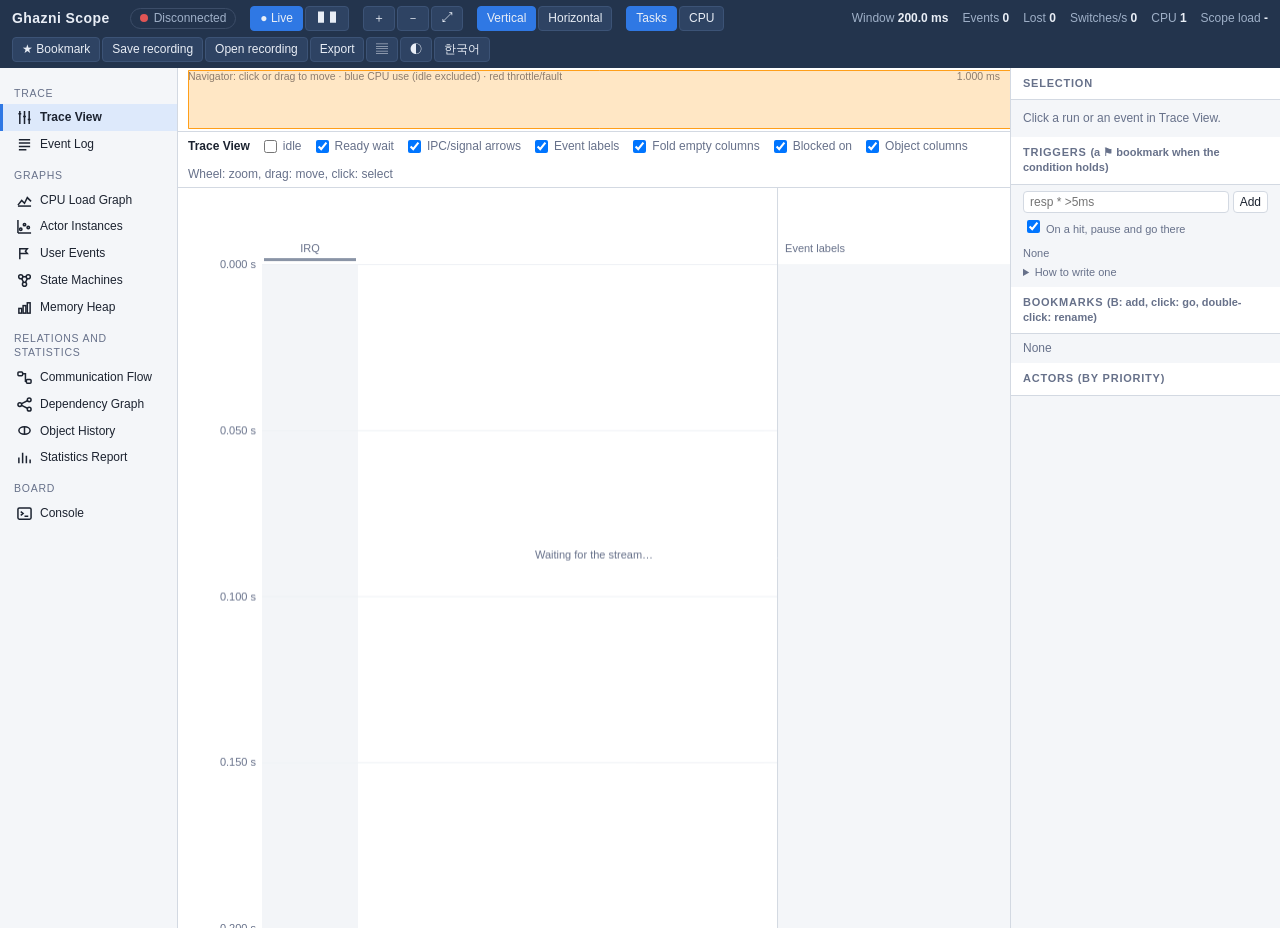
==== commit 6b65b987: "Merge pull request #4 from bearuse/claude/scope-english 0.3.0: English page (switchable, follows the" ====
--- a/ghazni_scope/web/index.html
+++ b/ghazni_scope/web/index.html
@@ -153,6 +153,7 @@
     <a id="bExport" href="/perfetto.json"><button title="Perfetto 형식으로 내보내기">내보내기</button></a>
     <button id="bDetail" title="오른쪽 패널">▤</button>
     <button id="bTheme" title="밝게/어둡게">◐</button>
+    <button id="bLang" title="English / 한국어"></button>
   </span>
 </div>
 <div id="app">
@@ -282,6 +283,122 @@
 <div id="tip"></div>
 <script>
 "use strict";
+// ------------------------------------------------------------------ language
+// Korean is written in the page; English comes from this table. The language:
+// the viewer's choice (button at the top right, saved), else the browser's.
+const LANG = (() => {
+  try { const s = localStorage.getItem("gzscope.lang"); if (s === "ko" || s === "en") return s; } catch (e) {}
+  return /^ko\b/i.test(navigator.language || "") ? "ko" : "en";
+})();
+const EN = {
+  // top bar, buttons
+  "연결 중": "connecting", "실시간 따라가기 (Space)": "Follow live (Space)", "● 실시간": "● Live", "멈춤 (Space)": "Pause (Space)",
+  "확대 (+)": "Zoom in (+)", "축소 (−)": "Zoom out (−)", "전체 기록 보기 (F)": "Whole record (F)",
+  "세로 타임라인": "Vertical timeline", "세로": "Vertical", "가로 타임라인": "Horizontal timeline", "가로": "Horizontal",
+  "열 = 태스크": "Columns = tasks", "태스크": "Tasks", "열 = CPU": "Columns = CPUs",
+  "창": "Window", "이벤트": "Events", "유실": "Lost", "전환/s": "Switches/s",
+  "Scope 자체가 쓰는 CPU: tracer 태스크 + 스트림을 보내는 시간 (코어 하나 = 100 %)": "CPU used by Scope itself: the tracer task + sending the stream (one core = 100 %)",
+  "Scope 부하": "Scope load",
+  "북마크: 선택한 시각(없으면 보이는 구간 가운데)에 표시 (B)": "Bookmark the selected time (else the middle of the view) (B)",
+  "★ 북마크": "★ Bookmark", "받은 스트림 그대로 저장 (--replay로도 열림)": "Save the stream as received (also opens with --replay)",
+  "기록 저장": "Save recording", "저장한 기록 파일을 열어 봄 (실시간 화면 대신)": "Open a saved recording (instead of the live view)",
+  "기록 열기": "Open recording", "기록 파일을 닫고 보드의 실시간 화면으로": "Close the recording, back to the live board", "실시간으로": "Back to live",
+  "Perfetto 형식으로 내보내기": "Export in Perfetto format", "내보내기": "Export", "오른쪽 패널": "Side panel", "밝게/어둡게": "Light/dark",
+  "추적": "Trace", "그래프": "Graphs", "관계와 통계": "Relations and statistics", "보드": "Board",
+  // trace view options
+  "준비 대기": "Ready wait", "IPC·신호 화살표": "IPC/signal arrows", "이벤트 레이블": "Event labels",
+  "보이는 구간에 아무 일도 없던 태스크의 열을 접습니다": "Fold the columns of tasks with nothing in the visible window",
+  "빈 열 접기": "Fold empty columns", "태스크가 막혀 있던 구간과 무엇을 기다렸는지 (wait, lock, recv, reply ←)": "When a task was blocked and on what (wait, lock, recv, reply ←)",
+  "막힘 이유": "Blocked on", "그 구간에 쓰인 mutex, semaphore, endpoint, notification을 열로": "A column per object used in the window (mutex, semaphore, queue, ...)",
+  "객체 열": "Object columns", "휠: 확대·축소, 끌기: 이동, 클릭: 선택": "Wheel: zoom, drag: move, click: select",
+  "찾기 (태스크, 객체)": "Find (task, object)", "보이는 구간만": "Visible window only",
+  "100 ms마다, 태스크별로 쌓은 CPU 사용률 (코어 수 × 100 %)": "CPU use per task, stacked, every 100 ms (cores × 100 %)",
+  "실행 시간 (execution)": "Execution time", "응답 시간 (response)": "Response time", "로그 눈금": "Log scale", "점 클릭: Trace View로": "Click a dot: go to Trace View",
+  "태스크가 남긴 값과 글": "Values and text left by tasks", "태스크가 알린 상태가 언제 바뀌었고 얼마나 머물렀는지": "When the states tasks reported changed, and how long they lasted",
+  "처음엔 마지막 활동 구간. 끌어서 확대, 더블클릭: 전체 기록 ↔ 마지막 활동": "First the last burst of activity. Drag to zoom, double-click: whole record ↔ last activity",
+  "할당기가 알린 할당·해제: 사용량 변화와 아직 해제되지 않은 블록": "Allocations and frees: use over time and blocks not freed yet",
+  "스케줄러 시작 전·커널의 할당(대개 태스크 스택과 큐)은 크고 변하지 않아서 태스크의 작은 할당을 바닥에 눌러 버립니다. 표에는 그대로 나옵니다":
+    "Allocations before the scheduler starts or by the kernel (task stacks and queues, mostly) are large and constant and flatten the tasks' small ones. The tables still list them",
+  "태스크 밖 할당은 그래프에서 빼기": "Leave allocations outside tasks out of the graph",
+  "태스크가 누구를 깨우고 누구를 기다리나. 선 굵기 = 횟수": "Who wakes and who waits for whom. Line width = count",
+  "누가 어느 객체(큐·세마포어·mutex·이벤트 그룹, Ghazni의 endpoint·notification)에 보내거나 주고, 누가 받아 깨어났는지. 인터럽트 처리기에서 준 것은 인터럽트 이름으로 (기록 전체, 선 굵기 = 횟수)":
+    "Who sends to or gives which object (queue, semaphore, mutex, event group; Ghazni's endpoints and notifications) and who wakes up on it. From an interrupt handler: the interrupt's name (whole record, line width = count)",
+  "label = 메시지 레이블: 클라이언트가 보낸 요청 번호(서버가 요청 종류를 구분하는 값)": "label = message label: the request number a client sent (how the server tells requests apart)",
+  "인스턴스 = 준비된 때부터 다시 막힐 때까지. 실행 시간 = 그 안의 CPU 시간, 응답 시간 = 처음부터 끝까지. CPU %: 평균 = 부팅 뒤 전체, 구간 = 보이는 구간(Trace View), 지금 = 최근 0.1초 (코어 하나 = 100 %). 커널 시간 = CPU 시간 가운데 커널이 그 태스크의 시스템 콜·폴트를 처리한 시간(Ghazni만; FreeRTOS는 –). PI 상속 = 우선순위를 물려받은 횟수":
+    "Instance = from becoming ready until blocking again. Execution = CPU time within it, response = start to end. CPU %: average = since boot, window = visible window (Trace View), now = last 0.1 s (one core = 100 %). Kernel time = CPU time the kernel spent on the task's system calls and faults (Ghazni only; FreeRTOS: –). PI = times the priority was inherited",
+  "구간 비교:": "Compare windows:", "Trace View에 보이는 구간을 A로": "The window shown in Trace View becomes A", "보이는 구간 → A": "Visible window → A",
+  "Trace View에 보이는 구간을 B로": "The window shown in Trace View becomes B", "지우기": "Clear",
+  "타깃으로 보낼 글": "Text to send to the target", "보내기": "Send", "선택": "Selection",
+  "Trace View에서 실행 구간이나 이벤트를 클릭하세요.": "Click a run or an event in Trace View.",
+  "트리거": "Triggers", "(조건이 맞으면 ⚑ 북마크)": "(a ⚑ bookmark when the condition holds)", "추가": "Add", "걸리면 멈추고 그곳으로": "On a hit, pause and go there",
+  "쓰는 법": "How to write one",
+  "resp|exec|lat <태스크|*> >5ms · isr <인터럽트|*> >500us · user <채널> >1000 · state <기계> <상태> · fault|throttle [태스크] · heap":
+    "resp|exec|lat <task|*> >5ms · isr <interrupt|*> >500us · user <channel> >1000 · state <machine> <state> · fault|throttle [task] · heap",
+  "북마크": "Bookmarks", "(B: 추가, 클릭: 이동, 더블클릭: 이름)": "(B: add, click: go, double-click: rename)", "액터 (우선순위 순)": "Actors (by priority)",
+  // texts the script builds ({0}, {1}: values)
+  "{0}가 잡고 있음": "held by {0}", "{0}가 {1}의 요청 처리": "{0} serving {1}'s request",
+  "+{0}개 더 (확대하면 보임)": "+{0} more (zoom in to see)", "이벤트가 너무 많아 레이블을 숨김 (확대하면 보임)": "Too many events: labels hidden (zoom in to see)",
+  "스트림을 기다리는 중…": "Waiting for the stream…", "이 구간에 활동이 없는 태스크 {0}개 접음": "{0} task(s) with no activity here folded",
+  "탐색: 클릭·끌기로 구간 이동 · 파랑 CPU 사용(idle 제외) · 빨강 throttle·폴트": "Navigator: click or drag to move · blue CPU use (idle excluded) · red throttle/fault",
+  "통계 프레임을 기다리는 중…": "Waiting for statistics frames…", "실행 시간": "Execution time", "응답 시간": "Response time", "인스턴스 {0}개": "{0} instances",
+  "인스턴스가 아직 없습니다": "No instances yet", "글": "Text", "값 사용자 이벤트가 아직 없습니다 ": "No value user events yet ", ". 글 이벤트는 위 띠와 아래 표에": ". Text events: in the strip above and the table below",
+  "시각": "Time", "채널": "Channel", "값 / 글": "Value / text",
+  "보내는 쪽 (태스크·인터럽트)": "Sender (task, interrupt)", "커널 객체 · 인터럽트": "Kernel object · interrupt", "받는 쪽 (깨어난 태스크)": "Receiver (task woken)",
+  "{0}회": "{0}×", "통신 기록이 아직 없습니다 (스트림 버전 2 필요)": "No communication recorded yet (needs stream version 2)",
+  "{0} · 기계 {1}": "{0} · machine {1}", "상태 이벤트가 아직 없습니다 ": "No state events yet ",
+  "상태 기계": "State machine", "상태": "State", "횟수": "Count", "평균 머문 시간": "Average time in it", "최대": "Max", "전이": "Transition",
+  "힙 이벤트가 아직 없습니다 ": "No heap events yet ", "지금": "Now", "할당": "Allocs", "해제": "Frees", "가장 큰 블록": "Largest block",
+  "아직 해제되지 않은 블록": "Blocks not freed yet", "주소": "Address", "크기": "Size", "할당 시각": "Allocated at", "지난 시간": "Age",
+  "경고 ({0})": "Warnings ({0})", "무엇": "What",
+  "해제되지 않은 주소에 다시 할당 (해제 기록이 빠졌거나 할당기 버그)": "Allocated again at an address not freed (a missed free, or an allocator bug)",
+  "모르는 블록 해제 (기록 전에 할당됐거나 두 번 해제)": "Freed an unknown block (allocated before recording, or freed twice)",
+  "{0}회 · 최대 {1}": "{0}× · max {1}", "CALL·SEND: 클라이언트 → 서버 (횟수 · 응답을 기다린 최대 시간)": "CALL·SEND: client → server (count · longest wait for the reply)",
+  "signal: 보낸 태스크 → 깨어난 태스크": "signal: sender → task woken", "의존 관계가 아직 없습니다": "No dependencies yet",
+  "{0}개": "{0}", "종류": "Kind", "내용": "Details", "기록 {0}개": "{0} records", "동작": "Action",
+  "액터": "Actor", "우선순위": "Priority", "인스턴스": "Instances", "실행 최소": "Exec min", "실행 평균": "Exec avg", "실행 최대": "Exec max",
+  "응답 최소": "Resp min", "응답 평균": "Resp avg", "응답 최대": "Resp max", "깨어남 지연 최대": "Max wake-up latency", "CPU 시간": "CPU time",
+  "커널 시간": "Kernel time", "커널 %": "Kernel %", "CPU 평균%": "CPU avg %", "CPU 구간%": "CPU window %", "CPU 지금%": "CPU now %", "PI 상속": "PI", "스택": "Stack",
+  "<b>Scope 자체 부하</b> 평균 {0} % (tracer 태스크 {1} % + 스트림 전송 {2} %, 지금 {3} %).": "<b>Scope's own load</b> average {0} % (tracer task {1} % + sending the stream {2} %, now {3} %).",
+  "전송은 UART로 받을 때 uart_drv, UDP로 받을 때 net 태스크가 하며, 그 CPU 시간에": "Over UART uart_drv sends, over UDP the net task; their CPU time includes",
+  "전송은 tracer 태스크가 직접 하며, 그 CPU 시간에": "The tracer task sends it itself; its CPU time includes",
+  "스트림 전송 {0}가 들어 있습니다.": "{0} of sending the stream.",
+  "인터럽트": "Interrupt", "커널 처리 시간: IRQ부터 처리 끝까지": "kernel handling time: from IRQ to the end", "처리 시간: scope_isr_begin부터 scope_isr_end까지": "handler time: scope_isr_begin to scope_isr_end",
+  "평균": "Avg", "합계": "Total",
+  "기록 파일: ": "Recording: ", "연결 끊김": "Disconnected", "스트림 없음": "No stream", "실시간": "Live", "멈춤": "Paused",
+  "실행 구간": "Run", "길이": "Length", "진행 중": "in progress", " (설정 {0})": " (base {0})", "CPU 사용": "CPU use", "평균 {0} % · 지금 {1} %": "average {0} % · now {1} %",
+  "최장 깨어남 지연": "Longest wake-up latency", "실행 {0}": "ran {0}", "커널 처리 {0}": "kernel handling {0}", "인터럽트 처리 {0}": "handler {0}", "막힘: {0}": "blocked: {0}",
+  "선택 없음": "Nothing selected", "없음": "None", "북마크 이름": "Bookmark name", "{0}번": "{0}×", "연결 안 됨": "not connected", "아직 없음": "not yet",
+  "<b>구간 비교</b> A: {0} · B: {1}. CPU %는 그 구간의 실행 시간 비율, 인스턴스는 구간 안에서 끝난 것": "<b>Window comparison</b> A: {0} · B: {1}. CPU % = share of run time in the window; instances = those ending in it",
+  "차이": "Difference", "시각(s)": "Time (s)", "기록 읽는 중…": "Reading the recording…", "기록을 열 수 없습니다: ": "Cannot open the recording: ",
+  "(태스크 밖)": "(outside tasks)",
+};
+// a fixed text in this language, {0}, {1} ... filled in
+function T(s, ...a) {
+  const t = LANG === "en" && EN[s] !== undefined ? EN[s] : s;
+  return a.length ? t.replace(/\{(\d)\}/g, (m, i) => a[+i]) : t;
+}
+// the page as written: its text and the titles, placeholders in the viewer's language
+document.documentElement.lang = LANG;
+if (LANG === "en") {
+  const norm = s => s.replace(/\s+/g, " ").trim();
+  const walk = document.createTreeWalker(document.body, NodeFilter.SHOW_TEXT);
+  for (let n; (n = walk.nextNode());) {
+    const k = norm(n.nodeValue);
+    if (k && EN[k] !== undefined) n.nodeValue = n.nodeValue.replace(/\S[\s\S]*\S|\S/, EN[k]);
+  }
+  for (const el of document.querySelectorAll("[title], [placeholder]"))
+    for (const at of ["title", "placeholder"]) { const v = el.getAttribute(at); if (v && EN[norm(v)] !== undefined) el.setAttribute(at, EN[norm(v)]); }
+}
+// trigger kinds, for bookmark names (the server sends the kind)
+const TRIG_KIND = { resp: ["응답 시간", "response time"], exec: ["실행 시간", "execution time"], lat: ["깨어남 지연", "wake-up latency"],
+  isr: ["인터럽트 처리 시간", "interrupt time"], user: ["사용자 값", "user value"], state: ["상태 진입", "state entered"],
+  fault: ["폴트", "fault"], throttle: ["throttle", "throttle"], heap: ["힙 경고", "heap warning"] };
+const trigKind = k => (TRIG_KIND[k] || [k, k])[LANG === "en" ? 1 : 0];
+// the server's messages are English: in Korean, the known ones
+const KO_MSG = [["kind must be one of", "종류는"], ["state <machine number> <state name>", "state <기계 번호> <상태 이름>"],
+  ["task or interrupt name, or *", "태스크·인터럽트 이름 또는 *"], ["channel", "채널"], ["value (e.g. >5ms)", "값 (예: >5ms)"],
+  ["put a unit on times: s, ms, us", "시간에는 단위를 붙이세요: s, ms, us"], ["not a Scope recording (no hello frame)", "Scope 기록이 아닙니다 (hello 프레임 없음)"]];
+const serverMsg = m => LANG === "ko" ? KO_MSG.reduce((s, [e, k]) => s.split(e).join(k), String(m)) : String(m);
 // ------------------------------------------------------------------ data
 const KEEP = 120;                      // seconds kept, as on the server
 const D = { tasks: {}, ncpus: 1, hz: 0, now: 0, segs: [], ready: [], marks: [], events: [], inst: [],
@@ -308,6 +425,21 @@
 function ntfnKind(i) { return (D.objects.ntfn_kinds || [])[i] || "event"; }
 // what the page says about the API differs per system (hello byte [5])
 function osText() {
+  if (LANG === "en") return D.os === "Ghazni" ? {
+    user: 'Tasks\' <code>ghazni_trace_user(channel, value)</code> (values), <code>ghazni_trace_printf</code> (text), shell <code>mark</code>',
+    sm: 'Tasks\' <code>ghazni_trace_state(machine, "STATE")</code>: when the state changed and how long it lasted',
+    deps: 'Who waits for whom: CALL (client → server, longest wait for the reply) and signal (sender → task woken). Line width = count',
+    heap: 'Allocations and frees the allocator reported (<code>ghazni_trace_heap</code>, middleware <code>malloc</code>): use over time and blocks not freed yet',
+    cmd: "Shell command (e.g. ps, hog, bench 1000, mark 1 42)",
+    userEmpty: "(shell: mark 1 42)", smEmpty: "(shell: tdemo)", heapEmpty: "(shell: tdemo, or a middleware task)",
+  } : {
+    user: 'Tasks\' <code>scope_user(channel, value)</code> (values), <code>scope_printf</code> (text)',
+    sm: 'Tasks\' <code>scope_state(machine, "STATE")</code>: when the state changed and how long it lasted',
+    deps: 'Who wakes whom: sending to a queue or giving a semaphore, mutex or event group woke a waiting task (sender → task woken). Line width = count',
+    heap: '<code>pvPortMalloc</code> / <code>vPortFree</code>: use over time and blocks not freed yet. "(outside tasks)" = allocated before the scheduler started or in an interrupt',
+    cmd: "Text to send to the target (the program's standard input, UART)",
+    userEmpty: "(scope_user)", smEmpty: "(scope_state)", heapEmpty: "(pvPortMalloc)",
+  };
   return D.os === "Ghazni" ? {
     user: '태스크의 <code>ghazni_trace_user(channel, value)</code>(값), <code>ghazni_trace_printf</code>(글), 셸 <code>mark</code>',
     sm: '태스크의 <code>ghazni_trace_state(machine, "STATE")</code>: 상태가 언제 바뀌었고 얼마나 머물렀는지',
@@ -328,7 +460,7 @@
   const o = osText();
   $("hUser").innerHTML = o.user; $("hSm").innerHTML = o.sm; $("hDeps").innerHTML = o.deps; $("hHeap").innerHTML = o.heap; $("cmd").placeholder = o.cmd;
 }
-const heapName = id => id === 0xFE ? "(태스크 밖)" : tname(id);
+const heapName = id => id === 0xFE ? T("(태스크 밖)") : tname(id);
 function objLabel(k, i) {               // "mutex pi_lock", "semaphore pi_done", "queue samples", "ep pong"
   if (k === "ep") return "ep " + epName(i);
   const kind = ntfnKind(i);
@@ -578,19 +710,19 @@
   }
   const along = vert ? h - HEAD : w - RULER - 10;       // time axis length in px
   const across = vert ? w - RULER - LAB : h - HEAD;
-  const T = t => (t - win.t0) / (win.t1 - win.t0) * along;
+  const tpx = t => (t - win.t0) / (win.t1 - win.t0) * along;
   const tOf = px => win.t0 + px / along * (win.t1 - win.t0);
   traceGeom = { RULER, HEAD, cw, along, cols, tOf, LAB, w, nCols };
   // rect in (time, column) space
   function R(ts, te, c, f0, f1) {
-    const a = T(ts), b = Math.max(T(te), a + 0.6), x0 = c * cw + f0 * cw, x1 = c * cw + f1 * cw;
+    const a = tpx(ts), b = Math.max(tpx(te), a + 0.6), x0 = c * cw + f0 * cw, x1 = c * cw + f1 * cw;
     return vert ? [RULER + x0, HEAD + a, x1 - x0, b - a] : [RULER + a, HEAD + x0, b - a, x1 - x0];
   }
   // grid and time ruler
   const step = niceStep(win.t1 - win.t0, along, 70);
   g.strokeStyle = grid; g.fillStyle = muted; g.lineWidth = 1;
   for (let t = Math.ceil(win.t0 / step) * step; t <= win.t1; t += step) {
-    const p = T(t);
+    const p = tpx(t);
     g.beginPath();
     if (vert) { g.moveTo(RULER, HEAD + p + .5); g.lineTo(w, HEAD + p + .5); g.stroke(); g.textAlign = "right"; g.fillText(fmtTick(t, step), RULER - 6, HEAD + p + 4); }
     else { g.moveTo(RULER + p + .5, HEAD); g.lineTo(RULER + p + .5, h); g.stroke(); g.textAlign = "center"; g.fillText(fmtTick(t, step), RULER + p, HEAD - 8); }
@@ -698,10 +830,10 @@
     };
     const holds = [...inWindow(D.holds, 2, 3, win.t0, win.t1, maxDur(D.holds, 2, 3, "holds"))].concat(D.openHolds);
     for (const [n, who, s, e] of holds) { const c = objCol.get("nt" + n); if (c !== undefined && vis(s, e))
-      bar(c, s, e, who, tname(who), `<b>${esc(objLabel("nt", n))}</b><br>${esc(tname(who))}가 잡고 있음<br>${fmtT(s)} ~ ${fmtT(e)}<br>${fmtD(e - s)}`); }
+      bar(c, s, e, who, tname(who), `<b>${esc(objLabel("nt", n))}</b><br>${T("{0}가 잡고 있음", esc(tname(who)))}<br>${fmtT(s)} ~ ${fmtT(e)}<br>${fmtD(e - s)}`); }
     const serves = [...inWindow(D.serves, 3, 4, win.t0, win.t1, maxDur(D.serves, 3, 4, "serves"))].concat(D.openServes);
     for (const [ep, srv, cli, s, e] of serves) { const c = objCol.get("ep" + ep); if (c !== undefined && vis(s, e))
-      bar(c, s, e, srv, tname(cli), `<b>${esc(objLabel("ep", ep))}</b><br>${esc(tname(srv))}가 ${esc(tname(cli))}의 요청 처리<br>${fmtT(s)} ~ ${fmtT(e)}<br>${fmtD(e - s)}`); }
+      bar(c, s, e, srv, tname(cli), `<b>${esc(objLabel("ep", ep))}</b><br>${T("{0}가 {1}의 요청 처리", esc(tname(srv)), esc(tname(cli)))}<br>${fmtT(s)} ~ ${fmtT(e)}<br>${fmtD(e - s)}`); }
     // waiters on a mutex / semaphore / endpoint: thin lines in the object's column too
     for (const [task, s, e, st, kind, obj] of inWindow(D.blocked, 1, 2, win.t0, win.t1, maxDur(D.blocked, 1, 2, "blocked"))) {
       // queued senders on an endpoint, waiters on a mutex or semaphore (not a server idle in recv)
@@ -781,7 +913,7 @@
       if (!["call", "send", "reply", "recv"].includes(k) || b === NONE) continue;
       const ca = colOf.get(k === "recv" ? b : a), cb = colOf.get(k === "recv" ? a : b);
       if (ca === undefined || cb === undefined || ca === cb) continue;
-      const p = T(t), xa = RULER + (ca + .5) * cw, xb = RULER + (cb + .5) * cw;
+      const p = tpx(t), xa = RULER + (ca + .5) * cw, xb = RULER + (cb + .5) * cw;
       g.strokeStyle = KCOL[k]; g.fillStyle = KCOL[k];
       g.beginPath();
       if (vert) { g.moveTo(xa, HEAD + p); g.lineTo(xb, HEAD + p); g.stroke(); arrowHead(g, xb, HEAD + p, xb > xa ? 0 : Math.PI); }
@@ -805,11 +937,11 @@
     const x0 = w - LAB + 8;
     g.fillStyle = css("--nav"); g.fillRect(w - LAB, HEAD, LAB, h - HEAD);
     g.strokeStyle = line; g.beginPath(); g.moveTo(w - LAB + .5, 0); g.lineTo(w - LAB + .5, h); g.stroke();
-    g.fillStyle = muted; g.textAlign = "left"; g.fillText("이벤트 레이블", x0, HEAD - 12);
+    g.fillStyle = muted; g.textAlign = "left"; g.fillText(T("이벤트 레이블"), x0, HEAD - 12);
     let lastY = -1e9, skipped = 0;
     for (const e of labelled) {
       if (hidden.has(e[3])) continue;
-      const y = HEAD + T(e[0]);
+      const y = HEAD + tpx(e[0]);
       if (y < lastY + 14 || y < HEAD + 8 || y > h - 24) { skipped++; continue; }
       lastY = y;
       g.fillStyle = KCOL[e[1]] || ink; g.fillRect(x0 - 6, y - 4, 3, 9);
@@ -822,18 +954,18 @@
           g.moveTo(RULER + (c + 1) * cw, y); g.lineTo(w - LAB, y); g.stroke(); g.globalAlpha = 1; }
       }
     }
-    if (skipped) { g.fillStyle = muted; g.fillText(`+${skipped}개 더 (확대하면 보임)`, x0, h - 8); }
-    if (tooMany) { g.fillStyle = muted; g.fillText("이벤트가 너무 많아 레이블을 숨김 (확대하면 보임)", x0, HEAD + 16); }
+    if (skipped) { g.fillStyle = muted; g.fillText(T("+{0}개 더 (확대하면 보임)", skipped), x0, h - 8); }
+    if (tooMany) { g.fillStyle = muted; g.fillText(T("이벤트가 너무 많아 레이블을 숨김 (확대하면 보임)"), x0, HEAD + 16); }
   }
   // the selected time / instance
   if (selected && selected.t !== undefined) {
     g.strokeStyle = css("--sel"); g.lineWidth = 1; g.setLineDash([4, 3]); g.beginPath();
-    const p = T(selected.t);
+    const p = tpx(selected.t);
     if (vert) { g.moveTo(RULER, HEAD + p); g.lineTo(w, HEAD + p); } else { g.moveTo(RULER + p, HEAD); g.lineTo(RULER + p, h); }
     g.stroke(); g.setLineDash([]);
   }
-  if (!cols.length) { g.fillStyle = muted; g.textAlign = "center"; g.fillText("스트림을 기다리는 중…", w / 2, h / 2); }
-  if (drawTrace.folded) { g.fillStyle = muted; g.textAlign = "left"; g.fillText(`이 구간에 활동이 없는 태스크 ${drawTrace.folded}개 접음`, 8, 14); }
+  if (!cols.length) { g.fillStyle = muted; g.textAlign = "center"; g.fillText(T("스트림을 기다리는 중…"), w / 2, h / 2); }
+  if (drawTrace.folded) { g.fillStyle = muted; g.textAlign = "left"; g.fillText(T("이 구간에 활동이 없는 태스크 {0}개 접음", drawTrace.folded), 8, 14); }
 }
 function arrowHead(g, x, y, ang) {
   g.save(); g.translate(x, y); g.rotate(ang); g.beginPath(); g.moveTo(0, 0); g.lineTo(-7, -3.5); g.lineTo(-7, 3.5); g.fill(); g.restore();
@@ -859,7 +991,7 @@
     g.fillStyle = KCOL[kind]; g.fillRect(X(t), h - (kind === "fault" ? 14 : 9), 1, kind === "fault" ? 12 : 7);
   }
   g.fillStyle = css("--muted"); g.font = "10.5px sans-serif"; g.textAlign = "left";
-  g.fillText("탐색: 클릭·끌기로 구간 이동 · 파랑 CPU 사용(idle 제외) · 빨강 throttle·폴트", 10, 12);
+  g.fillText(T("탐색: 클릭·끌기로 구간 이동 · 파랑 CPU 사용(idle 제외) · 빨강 throttle·폴트"), 10, 12);
   g.textAlign = "right"; g.fillText(fmtT(tMax), w - 10, 12);
   const a = X(win.t0), b = Math.max(X(win.t1), a + 2);
   g.fillStyle = css("--sel"); g.globalAlpha = .25; g.fillRect(a, 2, b - a, h - 4); g.globalAlpha = 1;
@@ -893,7 +1025,7 @@
   }
   // window marker
   g.fillStyle = css("--sel"); g.globalAlpha = .18; g.fillRect(X(win.t0), T0, Math.max(2, X(win.t1) - X(win.t0)), h - B - T0); g.globalAlpha = 1;
-  if (!pts.length) { g.fillStyle = css("--muted"); g.textAlign = "center"; g.fillText("통계 프레임을 기다리는 중…", w / 2, h / 2); }
+  if (!pts.length) { g.fillStyle = css("--muted"); g.textAlign = "center"; g.fillText(T("통계 프레임을 기다리는 중…"), w / 2, h / 2); }
   drawLoad.geom = { X, L, tMin, tMax, w };
 }
 
@@ -934,8 +1066,8 @@
     instHits.push([x, y, p]);
   }
   g.fillStyle = css("--muted"); g.textAlign = "left";
-  g.fillText(`${metric === "exec" ? "실행 시간" : "응답 시간"} · 인스턴스 ${pts.length}개`, L, 11);
-  if (!pts.length) { g.textAlign = "center"; g.fillText("인스턴스가 아직 없습니다", w / 2, h / 2); }
+  g.fillText(`${T(metric === "exec" ? "실행 시간" : "응답 시간")} · ${T("인스턴스 {0}개", pts.length)}`, L, 11);
+  if (!pts.length) { g.textAlign = "center"; g.fillText(T("인스턴스가 아직 없습니다"), w / 2, h / 2); }
 }
 
 // ------------------------------------------------------------------ user events
@@ -962,7 +1094,7 @@
   });
   if (LANE) {                          // text events: flags in a lane above the values
     g.fillStyle = css("--nav"); g.fillRect(L, 14, w - L - 12, LANE - 6);
-    g.fillStyle = css("--muted"); g.textAlign = "right"; g.fillText("글", L - 6, 14 + LANE / 2);
+    g.fillStyle = css("--muted"); g.textAlign = "right"; g.fillText(T("글"), L - 6, 14 + LANE / 2);
     for (const x of tx) { g.fillStyle = `hsl(${(x[2] * 67 + 20) % 360},70%,45%)`; g.fillRect(X(x[0]), 16, 2, LANE - 10); }
     // labels after the flags, each starting right of a group of close flags, on a backing
     let lastEnd = -1e9; g.textAlign = "left";
@@ -977,12 +1109,12 @@
       i = j;
     }
   }
-  if (!us.length) { g.fillStyle = css("--muted"); g.textAlign = "center"; g.fillText("값 사용자 이벤트가 아직 없습니다 " + osText().userEmpty + (tx.length ? ". 글 이벤트는 위 띠와 아래 표에" : ""), w / 2, (T0 + h - B) / 2); }
+  if (!us.length) { g.fillStyle = css("--muted"); g.textAlign = "center"; g.fillText(T("값 사용자 이벤트가 아직 없습니다 ") + osText().userEmpty + (tx.length ? T(". 글 이벤트는 위 띠와 아래 표에") : ""), w / 2, (T0 + h - B) / 2); }
   const all = us.map(u => [u[0], u[1], u[2], String(u[3] | 0)]).concat(D.texts.map(x => [x[0], x[1], x[2], x[3], 1]))
     .sort((a, b) => b[0] - a[0]).slice(0, 600);
   const rows = all.map(u =>
     `<tr class="click" data-t="${u[0]}"><td>${fmtT(u[0])}</td><td class="l"><span class="sw" style="background:${color(u[1])}"></span>${esc(tname(u[1]))}</td><td>ch${u[2]}</td><td class="l">${u[4] ? "“" + esc(u[3]) + "”" : u[3]}</td></tr>`).join("");
-  $("userTab").innerHTML = `<tr><th>시각</th><th class="l">태스크</th><th>채널</th><th class="l">값 / 글</th></tr>` + rows;
+  $("userTab").innerHTML = `<tr><th>${T("시각")}</th><th class="l">${T("태스크")}</th><th>${T("채널")}</th><th class="l">${T("값 / 글")}</th></tr>` + rows;
 }
 
 // default time range for a sparse record: the last burst (changes less than 2 s apart), with a margin
@@ -1028,9 +1160,9 @@
   const nmax = Math.max(1, ...edges.map(e => e[3]));
   const oname = o => o.k === "ep" ? "endpoint " + epName(o.i) : o.k === "ntfn" ? objLabel("nt", o.i) : irqName(o.i);
   const ocol = o => o.k === "ep" ? KCOL.call : o.k === "ntfn" ? KCOL.signal : KCOL.irq;
-  let out = `<text x="${cx[0]}" y="20" text-anchor="middle" fill="var(--muted)">보내는 쪽 (태스크·인터럽트)</text>
-    <text x="${cx[1]}" y="20" text-anchor="middle" fill="var(--muted)">커널 객체 · 인터럽트</text>
-    <text x="${cx[2]}" y="20" text-anchor="middle" fill="var(--muted)">받는 쪽 (깨어난 태스크)</text>`;
+  let out = `<text x="${cx[0]}" y="20" text-anchor="middle" fill="var(--muted)">${T("보내는 쪽 (태스크·인터럽트)")}</text>
+    <text x="${cx[1]}" y="20" text-anchor="middle" fill="var(--muted)">${T("커널 객체 · 인터럽트")}</text>
+    <text x="${cx[2]}" y="20" text-anchor="middle" fill="var(--muted)">${T("받는 쪽 (깨어난 태스크)")}</text>`;
   const labels = [], placed = [];
   for (const [s, k, d, n] of edges) {
     let a, b, col;
@@ -1041,7 +1173,7 @@
     else { a = pos["s" + s]; b = pos["o" + k + d]; col = k === "ep" ? KCOL.call : KCOL.signal; }
     if (!a || !b) continue;
     const sw = 1 + 5 * Math.sqrt(n / nmax), x0 = a[0] + 62, x1 = b[0] - 64, mx = (x0 + x1) / 2;
-    out += `<path d="M${x0},${a[1]} C${mx},${a[1]} ${mx},${b[1]} ${x1},${b[1]}" stroke="${col}" stroke-opacity=".5" stroke-width="${sw}" fill="none"><title>${n}회</title></path>`;
+    out += `<path d="M${x0},${a[1]} C${mx},${a[1]} ${mx},${b[1]} ${x1},${b[1]}" stroke="${col}" stroke-opacity=".5" stroke-width="${sw}" fill="none"><title>${T("{0}회", n)}</title></path>`;
     const bz = u => { const v = 1 - u; return [v*v*v*x0 + 3*v*v*u*mx + 3*v*u*u*mx + u*u*u*x1, v*v*v*a[1] + 3*v*v*u*a[1] + 3*v*u*u*b[1] + u*u*u*b[1]]; };
     const [lx, ly] = placeLabel(placed, String(n), [.5, .3, .7, .2, .8, .4, .6].map(bz), 12);
     labels.push(`<text x="${lx}" y="${ly}" text-anchor="middle" fill="${col}" font-weight="600" paint-order="stroke" stroke="var(--panel)" stroke-width="3">${n}</text>`);
@@ -1055,7 +1187,7 @@
     out += `<g><ellipse cx="${p[0]}" cy="${p[1]}" rx="64" ry="12" fill="var(--nav)" stroke="${ocol(o)}"/>
       <text x="${p[0]}" y="${p[1] + 4}" text-anchor="middle" fill="var(--ink)">${esc(oname(o))}</text></g>`; });
   out += labels.join("");
-  if (!edges.length) out += `<text x="${W / 2}" y="80" text-anchor="middle" fill="var(--muted)">통신 기록이 아직 없습니다 (스트림 버전 2 필요)</text>`;
+  if (!edges.length) out += `<text x="${W / 2}" y="80" text-anchor="middle" fill="var(--muted)">${T("통신 기록이 아직 없습니다 (스트림 버전 2 필요)")}</text>`;
   svg.setAttribute("height", H); svg.setAttribute("viewBox", `0 0 ${W} ${H}`); svg.innerHTML = out;
 }
 
@@ -1086,7 +1218,7 @@
   keys.forEach((k, r) => {
     const [task, m] = k.split(":").map(Number);
     const xs = D.states.filter(x => x[1] === task && x[2] === m).filter((x, i, a) => !i || a[i - 1][3] !== x[3]);   // the same state again: no change
-    const y = T0 + r * rowH, name = `${tname(task)} · 기계 ${m}`;
+    const y = T0 + r * rowH, name = T("{0} · 기계 {1}", tname(task), m);
     g.fillStyle = css("--ink"); g.textAlign = "right"; g.fillText(name, L - 8, y + rowH / 2 + 4);
     xs.forEach((x, i) => {
       const end = i + 1 < xs.length ? xs[i + 1][0] : D.now, dur = end - x[0];
@@ -1100,10 +1232,10 @@
       if (b - a > g.measureText(x[3]).width + 8) { g.fillStyle = "#fff"; g.textAlign = "left"; g.fillText(x[3], a + 4, y + rowH / 2 + 4); }
     });
   });
-  if (!keys.length) { g.fillStyle = css("--muted"); g.textAlign = "center"; g.fillText("상태 이벤트가 아직 없습니다 " + osText().smEmpty, w / 2, h / 2); }
-  $("smTab").innerHTML = `<tr><th class="l">상태 기계</th><th class="l">상태</th><th>횟수</th><th>평균 머문 시간</th><th>최대</th></tr>` +
+  if (!keys.length) { g.fillStyle = css("--muted"); g.textAlign = "center"; g.fillText(T("상태 이벤트가 아직 없습니다 ") + osText().smEmpty, w / 2, h / 2); }
+  $("smTab").innerHTML = `<tr><th class="l">${T("상태 기계")}</th><th class="l">${T("상태")}</th><th>${T("횟수")}</th><th>${T("평균 머문 시간")}</th><th>${T("최대")}</th></tr>` +
     Object.values(stats).map(s => `<tr><td class="l">${esc(s.m)}</td><td class="l"><span class="sw" style="background:${stColor(s.s)}"></span>${esc(s.s)}</td><td>${s.n}</td><td>${fmtD(s.sum / s.n)}</td><td>${fmtD(s.max)}</td></tr>`).join("");
-  $("smTr").innerHTML = `<tr><th class="l">상태 기계</th><th class="l">전이</th><th>횟수</th></tr>` +
+  $("smTr").innerHTML = `<tr><th class="l">${T("상태 기계")}</th><th class="l">${T("전이")}</th><th>${T("횟수")}</th></tr>` +
     Object.entries(trans).map(([k, n]) => { const [m, a, b] = k.split("|"); return `<tr><td class="l">${esc(m)}</td><td class="l">${esc(a)} → ${esc(b)}</td><td>${n}</td></tr>`; }).join("");
 }
 
@@ -1138,19 +1270,19 @@
   });
   g.restore();
   tasks.forEach((task, k) => { g.fillStyle = color(task); g.textAlign = "left"; g.fillText(heapName(task), L + 8 + k * 110, 12); });
-  if (!tasks.length) { g.fillStyle = css("--muted"); g.textAlign = "center"; g.fillText("힙 이벤트가 아직 없습니다 " + osText().heapEmpty, w / 2, h / 2); }
+  if (!tasks.length) { g.fillStyle = css("--muted"); g.textAlign = "center"; g.fillText(T("힙 이벤트가 아직 없습니다 ") + osText().heapEmpty, w / 2, h / 2); }
   const per = {};
   for (const x of D.heap) { const p = (per[x[1]] ||= { a: 0, f: 0, big: 0 }); if (x[2]) p.f++; else { p.a++; p.big = Math.max(p.big, x[3]); } }
-  $("heapTab").innerHTML = `<tr><th class="l">태스크</th><th>지금</th><th>최대</th><th>할당</th><th>해제</th><th>가장 큰 블록</th></tr>` +
+  $("heapTab").innerHTML = `<tr><th class="l">${T("태스크")}</th><th>${T("지금")}</th><th>${T("최대")}</th><th>${T("할당")}</th><th>${T("해제")}</th><th>${T("가장 큰 블록")}</th></tr>` +
     Object.entries(D.heapNow).map(([id, [now, peak]]) => { const p = per[id] || { a: 0, f: 0, big: 0 };
       return `<tr><td class="l"><span class="sw" style="background:${color(+id)}"></span>${esc(heapName(+id))}</td><td>${now} B</td><td><b>${peak} B</b></td><td>${p.a}</td><td>${p.f}</td><td>${p.big} B</td></tr>`; }).join("");
-  $("heapLive").innerHTML = `<tr><th class="l">아직 해제되지 않은 블록</th><th>주소</th><th>크기</th><th>할당 시각</th><th>지난 시간</th></tr>` +
+  $("heapLive").innerHTML = `<tr><th class="l">${T("아직 해제되지 않은 블록")}</th><th>${T("주소")}</th><th>${T("크기")}</th><th>${T("할당 시각")}</th><th>${T("지난 시간")}</th></tr>` +
     D.heapLive.slice().sort((a, b) => a[2] - b[2]).map(([task, addr, t, size]) =>
       `<tr class="click" data-t="${t}"><td class="l"><span class="sw" style="background:${color(task)}"></span>${esc(heapName(task))}</td><td>0x${(addr >>> 0).toString(16)}</td><td>${size} B</td><td>${fmtT(t)}</td><td>${fmtD(D.now - t)}</td></tr>`).join("");
   $("heapWarn").innerHTML = !D.heapWarn.length ? "" :
-    `<tr><th class="l">경고 (${D.heapWarn.length})</th><th class="l">무엇</th><th>주소</th><th>크기</th><th>시각</th></tr>` +
+    `<tr><th class="l">${T("경고 ({0})", D.heapWarn.length)}</th><th class="l">${T("무엇")}</th><th>${T("주소")}</th><th>${T("크기")}</th><th>${T("시각")}</th></tr>` +
     D.heapWarn.slice().reverse().map(([t, kind, task, addr, size]) => `<tr class="click warn" data-t="${t}"><td class="l">${esc(tname(task))}</td>
-      <td class="l">${kind === "double" ? "해제되지 않은 주소에 다시 할당 (해제 기록이 빠졌거나 할당기 버그)" : "모르는 블록 해제 (기록 전에 할당됐거나 두 번 해제)"}</td>
+      <td class="l">${T(kind === "double" ? "해제되지 않은 주소에 다시 할당 (해제 기록이 빠졌거나 할당기 버그)" : "모르는 블록 해제 (기록 전에 할당됐거나 두 번 해제)")}</td>
       <td>0x${(addr >>> 0).toString(16)}</td><td>${size} B</td><td>${fmtT(t)}</td></tr>`).join("");
 }
 
@@ -1177,8 +1309,8 @@
     const cut = (u, v) => Math.min(58 / Math.max(Math.abs(u), 1e-6), 22 / Math.max(Math.abs(v), 1e-6));
     const c0 = cut(ux, uy);
     const x0 = a[0] + ux * c0 + nx, y0 = a[1] + uy * c0 + ny, x1 = b[0] - ux * c0 + nx, y1 = b[1] - uy * c0 + ny;
-    out += `<line x1="${x0}" y1="${y0}" x2="${x1}" y2="${y1}" stroke="${col}" stroke-opacity=".6" stroke-width="${1 + 4 * Math.sqrt(n / nmax)}" marker-end="url(#ah-${k})"><title>${esc(tname(s))} → ${esc(tname(d))}: ${k} ${n}회</title></line>`;
-    const t = k === "call" ? `${n}회 · 최대 ${fmtD(max)}` : `${n}회`;
+    out += `<line x1="${x0}" y1="${y0}" x2="${x1}" y2="${y1}" stroke="${col}" stroke-opacity=".6" stroke-width="${1 + 4 * Math.sqrt(n / nmax)}" marker-end="url(#ah-${k})"><title>${esc(tname(s))} → ${esc(tname(d))}: ${k} ${T("{0}회", n)}</title></line>`;
+    const t = k === "call" ? T("{0}회 · 최대 {1}", n, fmtD(max)) : T("{0}회", n);
     const side = k === "signal" ? 1 : -1, px = -uy * 11 * side, py = ux * 11 * side;   // beside the line, not on it
     const cand = (k === "signal" ? [.62, .5, .72, .4, .8] : [.38, .5, .28, .6, .2]).map(f => [x0 + (x1 - x0) * f + px, y0 + (y1 - y0) * f + py + 4]);
     const [lx, ly] = placeLabel(placed, t, cand, 12);
@@ -1191,9 +1323,9 @@
       <text x="${x}" y="${y + 12}" text-anchor="middle" fill="var(--muted)">prio ${row.prio ?? "?"} · CPU ${row.cpu_avg_pct ?? 0}%</text></g>`;
   }
   out += labels.join("");
-  out += `<g transform="translate(16,${H - 46})"><line x1="0" y1="6" x2="26" y2="6" stroke="${KCOL.call}" stroke-width="3"/><text x="32" y="10" fill="var(--muted)">CALL·SEND: 클라이언트 → 서버 (횟수 · 응답을 기다린 최대 시간)</text>
-    <line x1="0" y1="24" x2="26" y2="24" stroke="${KCOL.signal}" stroke-width="3"/><text x="32" y="28" fill="var(--muted)">signal: 보낸 태스크 → 깨어난 태스크</text></g>`;
-  if (!edges.length) out += `<text x="${W / 2}" y="80" text-anchor="middle" fill="var(--muted)">의존 관계가 아직 없습니다</text>`;
+  out += `<g transform="translate(16,${H - 46})"><line x1="0" y1="6" x2="26" y2="6" stroke="${KCOL.call}" stroke-width="3"/><text x="32" y="10" fill="var(--muted)">${T("CALL·SEND: 클라이언트 → 서버 (횟수 · 응답을 기다린 최대 시간)")}</text>
+    <line x1="0" y1="24" x2="26" y2="24" stroke="${KCOL.signal}" stroke-width="3"/><text x="32" y="28" fill="var(--muted)">${T("signal: 보낸 태스크 → 깨어난 태스크")}</text></g>`;
+  if (!edges.length) out += `<text x="${W / 2}" y="80" text-anchor="middle" fill="var(--muted)">${T("의존 관계가 아직 없습니다")}</text>`;
   svg.setAttribute("height", H); svg.setAttribute("viewBox", `0 0 ${W} ${H}`); svg.innerHTML = out;
 }
 
@@ -1205,7 +1337,7 @@
   logRows = D.events.filter(e => logOn.has(e[1]) && (!onlyWin || (e[0] >= win.t0 && e[0] <= win.t1)) &&
                                 !hidden.has(e[3]) && !(e[1] === "switch" && (hidden.has(e[4]) || tname(e[3]) === tname(e[4]))) &&
                                 (!f || evLabel(e).toLowerCase().includes(f)));
-  $("logN").textContent = `${logRows.length}개`;
+  $("logN").textContent = T("{0}개", logRows.length);
   $("logPad").style.height = (logRows.length * 22 + 26) + "px";
   renderLog();
 }
@@ -1216,7 +1348,7 @@
     `<tr class="click${selected && selected.ev === e ? " sel" : ""}" data-i="${logRows.indexOf(e)}"><td>${fmtT(e[0])}</td><td>${e[2]}</td>
      <td class="l"><span class="sw" style="background:${KCOL[e[1]]}"></span>${e[1]}</td><td class="l">${esc(evLabel(e))}</td></tr>`).join("");
   $("logTab").style.transform = `translateY(${first * 22}px)`;
-  $("logTab").innerHTML = `<tr><th>시각</th><th>CPU</th><th class="l">종류</th><th class="l">내용</th></tr>` + rows;
+  $("logTab").innerHTML = `<tr><th>${T("시각")}</th><th>CPU</th><th class="l">${T("종류")}</th><th class="l">${T("내용")}</th></tr>` + rows;
 }
 
 // ------------------------------------------------------------------ object history
@@ -1228,9 +1360,9 @@
   const [k, i] = (sel.value || "ep:0").split(":"), id = +i;
   const evs = D.events.filter(e => k === "ep" ? (["call", "send", "recv"].includes(e[1]) && (e[5] & 255) === id)
                                              : ((e[1] === "signal" || e[1] === "take") && e[4] === id));
-  $("objN").textContent = `기록 ${evs.length}개`;
+  $("objN").textContent = T("기록 {0}개", evs.length);
   $("objHint").style.display = k === "ep" ? "" : "none";
-  $("objTab").innerHTML = `<tr><th>시각</th><th class="l">동작</th><th class="l">내용</th></tr>` +
+  $("objTab").innerHTML = `<tr><th>${T("시각")}</th><th class="l">${T("동작")}</th><th class="l">${T("내용")}</th></tr>` +
     evs.slice(-1000).reverse().map(e => `<tr class="click" data-t="${e[0]}"><td>${fmtT(e[0])}</td><td class="l">${e[1]}</td><td class="l">${esc(evLabel(e))}</td></tr>`).join("");
 }
 
@@ -1249,9 +1381,9 @@
   rows.sort((a, b) => ((a[k] ?? -1) > (b[k] ?? -1) ? 1 : (a[k] ?? -1) < (b[k] ?? -1) ? -1 : 0) * dir);
   const ms = v => v === undefined ? "–" : fmtD(v / 1000);
   const sc = scopeCost();
-  $("statScope").innerHTML = sc ? `<b>Scope 자체 부하</b> 평균 ${sc.avg.toFixed(2)} % (tracer 태스크 ${sc.tracer} % + 스트림 전송 ${sc.send} %, 지금 ${sc.now.toFixed(1)} %).
-    ${D.os === "Ghazni" ? "전송은 UART로 받을 때 uart_drv, UDP로 받을 때 net 태스크가 하며, 그 CPU 시간에" : "전송은 tracer 태스크가 직접 하며, 그 CPU 시간에"} 스트림 전송 ${fmtD(sc.sendUs / 1e6)}가 들어 있습니다.` : "";
-  $("statTab").innerHTML = "<tr>" + cols.map(c => `<th class="${c[2] ? "l" : ""}" data-k="${c[0]}">${c[1]}${k === c[0] ? (dir > 0 ? " ▲" : " ▼") : ""}</th>`).join("") + "</tr>" +
+  $("statScope").innerHTML = sc ? `${T("<b>Scope 자체 부하</b> 평균 {0} % (tracer 태스크 {1} % + 스트림 전송 {2} %, 지금 {3} %).", sc.avg.toFixed(2), sc.tracer, sc.send, sc.now.toFixed(1))}
+    ${T(D.os === "Ghazni" ? "전송은 UART로 받을 때 uart_drv, UDP로 받을 때 net 태스크가 하며, 그 CPU 시간에" : "전송은 tracer 태스크가 직접 하며, 그 CPU 시간에")} ${T("스트림 전송 {0}가 들어 있습니다.", fmtD(sc.sendUs / 1e6))}` : "";
+  $("statTab").innerHTML = "<tr>" + cols.map(c => `<th class="${c[2] ? "l" : ""}" data-k="${c[0]}">${T(c[1])}${k === c[0] ? (dir > 0 ? " ▲" : " ▼") : ""}</th>`).join("") + "</tr>" +
     rows.map(r => `<tr class="click" data-task="${r.id}"><td class="l"><span class="sw" style="background:${color(r.id)}"></span>${esc(r.name)}</td>
       <td>${r.prio}${r.prio !== r.base_prio ? "&lt;" + r.base_prio : ""}</td><td>${r.n ?? 0}</td>
       <td>${ms(r.exec_min)}</td><td>${ms(r.exec_avg)}</td><td><b>${ms(r.exec_max)}</b></td>
@@ -1259,7 +1391,7 @@
       <td>${r.max_lat_ms ? fmtD(r.max_lat_ms / 1000) : "–"}</td><td>${r.cpu_ms ? fmtD(r.cpu_ms / 1000) : "–"}</td><td>${r.kern_ms ? fmtD(r.kern_ms / 1000) : "–"}</td><td>${r.kern_pct ?? 0}</td><td>${r.cpu_avg_pct ?? 0}</td>
       <td>${r.win_pct}</td><td>${r.cpu_pct}</td><td>${r.boosts || 0}</td><td>${r.throttles}</td><td>${r.stack}%</td></tr>`).join("");
   $("isrTab").innerHTML = !D.isrStats.length ? "" :
-    `<tr><th class="l">인터럽트 (${D.os === "Ghazni" ? "커널 처리 시간: IRQ부터 처리 끝까지" : "처리 시간: scope_isr_begin부터 scope_isr_end까지"})</th><th>횟수</th><th>평균</th><th>최대</th><th>합계</th><th>CPU %</th></tr>` +
+    `<tr><th class="l">${T("인터럽트")} (${T(D.os === "Ghazni" ? "커널 처리 시간: IRQ부터 처리 끝까지" : "처리 시간: scope_isr_begin부터 scope_isr_end까지")})</th><th>${T("횟수")}</th><th>${T("평균")}</th><th>${T("최대")}</th><th>${T("합계")}</th><th>CPU %</th></tr>` +
     D.isrStats.map(([id, n, sum, max]) => `<tr><td class="l">${esc(irqName(id))}</td><td>${n}</td><td>${fmtD(sum / n)}</td><td><b>${fmtD(max)}</b></td>
       <td>${fmtD(sum)}</td><td>${D.now ? (sum / D.now * 100).toFixed(2) : 0}</td></tr>`).join("");
 }
@@ -1279,7 +1411,7 @@
   const st = $("status");
   const file = (D.source || "").startsWith("file:");
   st.className = "chip " + (file ? "paused" : !D.connected ? "down" : (live && D.streaming ? "live" : "paused"));
-  $("stxt").textContent = file ? "기록 파일: " + D.source.slice(5) : !D.connected ? "연결 끊김" : !D.streaming ? "스트림 없음" : live ? "실시간" : "멈춤";
+  $("stxt").textContent = file ? T("기록 파일: ") + D.source.slice(5) : T(!D.connected ? "연결 끊김" : !D.streaming ? "스트림 없음" : live ? "실시간" : "멈춤");
   const c = D.counters || {};
   $("kEv").textContent = (c.events || 0).toLocaleString();
   $("kLost").textContent = c.lost || 0;
@@ -1309,20 +1441,20 @@
   selected = { task: hh.task, start: inst ? inst[1] : hh.s, end: inst ? inst[2] : hh.e, t: hh.s, inst };
   const row = (D.table.find(r => r.id === hh.task) || {});
   showSel(`<div style="font-weight:600;font-size:13px;margin-bottom:6px"><span class="sw" style="background:${color(hh.task)}"></span>${esc(tname(hh.task))}</div>
-  <table><tr><td>실행 구간</td><td>${fmtT(hh.s)} ~ ${fmtT(hh.e)}</td></tr>
-  <tr><td>길이</td><td>${fmtD(hh.e - hh.s)}</td></tr><tr><td>CPU</td><td>${hh.cpu}</td></tr>
-  ${inst ? `<tr><td>인스턴스</td><td>${fmtT(inst[1])} ~ ${fmtT(inst[2])}</td></tr>
-  <tr><td>실행 시간</td><td>${fmtD(inst[3])}</td></tr><tr><td>응답 시간</td><td>${fmtD(inst[4])}</td></tr>` : `<tr><td>인스턴스</td><td>진행 중</td></tr>`}
-  <tr><td>우선순위</td><td>${row.prio ?? "?"}${row.prio !== row.base_prio ? " (설정 " + row.base_prio + ")" : ""}</td></tr>
-  <tr><td>상태</td><td>${row.state ?? "?"}</td></tr><tr><td>CPU 사용</td><td>평균 ${row.cpu_avg_pct ?? 0} % · 지금 ${row.cpu_pct ?? 0} %</td></tr>
-  <tr><td>최장 깨어남 지연</td><td>${fmtD((row.max_lat_ms || 0) / 1000)}</td></tr></table>`);
+  <table><tr><td>${T("실행 구간")}</td><td>${fmtT(hh.s)} ~ ${fmtT(hh.e)}</td></tr>
+  <tr><td>${T("길이")}</td><td>${fmtD(hh.e - hh.s)}</td></tr><tr><td>CPU</td><td>${hh.cpu}</td></tr>
+  ${inst ? `<tr><td>${T("인스턴스")}</td><td>${fmtT(inst[1])} ~ ${fmtT(inst[2])}</td></tr>
+  <tr><td>${T("실행 시간")}</td><td>${fmtD(inst[3])}</td></tr><tr><td>${T("응답 시간")}</td><td>${fmtD(inst[4])}</td></tr>` : `<tr><td>${T("인스턴스")}</td><td>${T("진행 중")}</td></tr>`}
+  <tr><td>${T("우선순위")}</td><td>${row.prio ?? "?"}${row.prio !== row.base_prio ? T(" (설정 {0})", row.base_prio) : ""}</td></tr>
+  <tr><td>${T("상태")}</td><td>${row.state ?? "?"}</td></tr><tr><td>${T("CPU 사용")}</td><td>${T("평균 {0} % · 지금 {1} %", row.cpu_avg_pct ?? 0, row.cpu_pct ?? 0)}</td></tr>
+  <tr><td>${T("최장 깨어남 지연")}</td><td>${fmtD((row.max_lat_ms || 0) / 1000)}</td></tr></table>`);
   dirty();
 }
 function selectEv(e) {
   selected = { ev: e, t: e[0], task: e[3] };
   showSel(`<div style="font-weight:600;font-size:13px;margin-bottom:6px;color:${KCOL[e[1]]}">${e[1].toUpperCase()}</div>
-  <table><tr><td>시각</td><td>${fmtT(e[0])}</td></tr><tr><td>CPU</td><td>${e[2]}</td></tr>
-  <tr><td>내용</td><td style="white-space:normal">${esc(evLabel(e))}</td></tr></table>`);
+  <table><tr><td>${T("시각")}</td><td>${fmtT(e[0])}</td></tr><tr><td>CPU</td><td>${e[2]}</td></tr>
+  <tr><td>${T("내용")}</td><td style="white-space:normal">${esc(evLabel(e))}</td></tr></table>`);
   dirty();
 }
 function jumpTo(t, keepSpan) {
@@ -1384,6 +1516,8 @@
 $("bTasks").onclick = () => { byCpu = false; $("bTasks").classList.add("on"); $("bCpus").classList.remove("on"); dirty(); };
 $("bCpus").onclick = () => { byCpu = true; $("bCpus").classList.add("on"); $("bTasks").classList.remove("on"); dirty(); };
 $("bDetail").onclick = () => { $("app").classList.toggle("nodetail"); dirty(); };
+$("bLang").textContent = LANG === "en" ? "한국어" : "EN";
+$("bLang").onclick = () => { try { localStorage.setItem("gzscope.lang", LANG === "en" ? "ko" : "en"); } catch (e) {} location.reload(); };
 $("bTheme").onclick = () => { for (const k in cssCache) delete cssCache[k]; const r = document.documentElement, d = r.dataset.theme === "dark" ||
   (!r.dataset.theme && matchMedia("(prefers-color-scheme: dark)").matches); r.dataset.theme = d ? "light" : "dark"; dirty(); };
 ["oIdle", "oReady", "oComm", "oLabels", "instMetric", "instLog", "instWin", "logWin", "objSel", "smWin", "oActive", "oBlk", "oObj", "heapOut"].forEach(id => $(id).onchange = dirty);
@@ -1433,9 +1567,9 @@
     let hh = null;
     for (let i = hits.length - 1; i >= 0; i--) { const b = hits[i].box; if (x >= b[0] && x <= b[0] + b[2] && y >= b[1] - 1 && y <= b[1] + b[3] + 1) { hh = hits[i]; break; } }
     if (!hh || hh.kind === "head") { tip.style.display = "none"; return; }
-    tip.innerHTML = hh.kind === "seg" ? `<b>${esc(tname(hh.task))}</b> · CPU ${hh.cpu}<br>${fmtT(hh.s)} ~ ${fmtT(hh.e)}<br>실행 ${fmtD(hh.e - hh.s)}`
-                  : hh.kind === "isr" ? `<b>${esc(irqName(hh.id))}</b> · CPU ${hh.cpu}<br>${fmtT(hh.s)}<br>커널 처리 ${fmtD(hh.d)}`
-                  : hh.kind === "blk" ? `<b>${esc(tname(hh.task))}</b> 막힘: ${esc(blockText(hh.st, hh.k, hh.obj))}<br>${fmtT(hh.s)} ~ ${fmtT(hh.e)}<br>${fmtD(hh.e - hh.s)}`
+    tip.innerHTML = hh.kind === "seg" ? `<b>${esc(tname(hh.task))}</b> · CPU ${hh.cpu}<br>${fmtT(hh.s)} ~ ${fmtT(hh.e)}<br>${T("실행 {0}", fmtD(hh.e - hh.s))}`
+                  : hh.kind === "isr" ? `<b>${esc(irqName(hh.id))}</b> · CPU ${hh.cpu}<br>${fmtT(hh.s)}<br>${T(D.os === "Ghazni" ? "커널 처리 {0}" : "인터럽트 처리 {0}", fmtD(hh.d))}`
+                  : hh.kind === "blk" ? `<b>${esc(tname(hh.task))}</b> ${T("막힘: {0}", esc(blockText(hh.st, hh.k, hh.obj)))}<br>${fmtT(hh.s)} ~ ${fmtT(hh.e)}<br>${fmtD(hh.e - hh.s)}`
                   : hh.kind === "obj" ? hh.info
                                       : `<b>${hh.ev[1]}</b> · ${fmtT(hh.ev[0])}<br>${esc(evLabel(hh.ev))}`;
     tip.style.display = "block"; tip.style.left = Math.min(ev.clientX + 14, innerWidth - 350) + "px"; tip.style.top = (ev.clientY + 12) + "px";
@@ -1451,7 +1585,7 @@
         else if (h.kind === "isr") selectEv([h.s, "irq", h.cpu, NONE, 0, h.id]);
         else if (h.kind === "head") { hidden.add(h.id); $("legend").dataset.h = ""; dirty(); }
         return; } }
-    selected = null; showSel('<span class="k">선택 없음</span>'); dirty();
+    selected = null; showSel(`<span class="k">${T("선택 없음")}</span>`); dirty();
   });
   cv.addEventListener("mouseleave", () => tip.style.display = "none"); }
 // instance graph: click a dot
@@ -1480,14 +1614,14 @@
 function addBm(t) { bms.push({ t, name: "#" + (bms.length ? Math.max(...bms.map(b => +String(b.name).replace(/\D/g, "") || 0)) + 1 : 1) });
   bms.sort((a, b) => a.t - b.t); saveBms(); drawBms(); dirty(); }
 function drawBms() {
-  $("bms").innerHTML = bms.length ? bms.map((b, i) => `<div data-i="${i}"><span style="color:var(--sel)">★</span>${esc(b.name)}<span class="hint">${fmtT(b.t)}</span><span class="x" data-x="${i}" title="지우기">✕</span></div>`).join("")
-    : `<div class="empty2">없음</div>`;
+  $("bms").innerHTML = bms.length ? bms.map((b, i) => `<div data-i="${i}"><span style="color:var(--sel)">★</span>${esc(b.name)}<span class="hint">${fmtT(b.t)}</span><span class="x" data-x="${i}" title="${T("지우기")}">✕</span></div>`).join("")
+    : `<div class="empty2">${T("없음")}</div>`;
 }
 $("bMark").onclick = () => addBm(selected && selected.t !== undefined ? selected.t : (win.t0 + win.t1) / 2);
 $("bms").onclick = ev => { const x = ev.target.closest("[data-x]"); if (x) { bms.splice(+x.dataset.x, 1); saveBms(); drawBms(); dirty(); return; }
   const d = ev.target.closest("[data-i]"); if (d) { jumpTo(bms[+d.dataset.i].t, true); setView("trace"); } };
 $("bms").ondblclick = ev => { const d = ev.target.closest("[data-i]"); if (!d) return; const b = bms[+d.dataset.i];
-  const n = prompt("북마크 이름", b.name); if (n) { b.name = n; saveBms(); drawBms(); dirty(); } };
+  const n = prompt(T("북마크 이름"), b.name); if (n) { b.name = n; saveBms(); drawBms(); dirty(); } };
 // bookmarks on the overview and in the trace view (drawn after them)
 const _drawOverview = drawOverview;
 drawOverview = function () { _drawOverview(); if (!bms.length) return;
@@ -1515,27 +1649,33 @@
 // ------------------------------------------------------------------ triggers (checked by the server's model)
 let trigSeen = null;                    // hits already turned into bookmarks
 const trigLastBm = {};                  // trigger id -> time of its last bookmark
+// [t, id, english, kind, label, value]: the name in this page's language
+const trigHitName = h => {
+  if (h.length < 6) return h[2];
+  const label = LANG === "ko" ? h[4].replace(" machine ", " 기계 ") : h[4];
+  return h[3] === "state" ? `${label} ${h[5]}` : `${label} ${trigKind(h[3])} ${h[5]}`.trim();
+};
 function onTrigHits(hits) {
   const key = h => h[0] + "|" + h[1];
   if (trigSeen === null) { trigSeen = new Set(hits.map(key)); return; }   // old ones: no bookmarks
   let last = null;
   for (const h of hits) { if (trigSeen.has(key(h))) continue; trigSeen.add(key(h));
     const prev = trigLastBm[h[1]];        // a busy trigger: one bookmark per half second
-    if (prev === undefined || Math.abs(h[0] - prev) > 0.5) { bms.push({ t: h[0], name: "⚑ " + h[2] }); trigLastBm[h[1]] = h[0]; }
+    if (prev === undefined || Math.abs(h[0] - prev) > 0.5) { bms.push({ t: h[0], name: "⚑ " + trigHitName(h) }); trigLastBm[h[1]] = h[0]; }
     if (!last) last = h; }              // jump to the first one
   if (!last) return;
   bms.sort((a, b) => a.t - b.t); if (bms.length > 300) bms.splice(0, bms.length - 300); saveBms(); drawBms();
   if ($("trigPause").checked && live) { jumpTo(last[0]); setView("trace"); }
 }
 function drawTrig() {
-  const html = (D.triggers || []).map(t => `<div><span>${esc(t.text)}</span><span class="${t.hits ? "h" : "hint"}">${t.hits}번</span><span class="x" data-x="${t.id}" title="지우기">✕</span></div>`).join("")
-    || `<div class="hint">없음</div>`;
+  const html = (D.triggers || []).map(t => `<div><span>${esc(t.text)}</span><span class="${t.hits ? "h" : "hint"}">${T("{0}번", t.hits)}</span><span class="x" data-x="${t.id}" title="${T("지우기")}">✕</span></div>`).join("")
+    || `<div class="hint">${T("없음")}</div>`;
   if ($("trigList").dataset.h !== html) { $("trigList").innerHTML = html; $("trigList").dataset.h = html; }
 }
 async function addTrig() {
   const v = $("trigIn").value.trim(); if (!v) return;
-  const r = await fetch("/trigger", { method: "POST", body: v }).then(x => x.json()).catch(() => ({ ok: false, error: "연결 안 됨" }));
-  $("trigErr").textContent = r.ok ? "" : r.error;
+  const r = await fetch("/trigger", { method: "POST", body: v }).then(x => x.json()).catch(() => ({ ok: false, error: T("연결 안 됨") }));
+  $("trigErr").textContent = r.ok ? "" : serverMsg(r.error);
   if (r.ok) $("trigIn").value = "";
 }
 $("trigAdd").onclick = addTrig;
@@ -1555,14 +1695,14 @@
   const box = $("cmpBox");
   if (!cmp.A && !cmp.B) { box.style.display = "none"; return; }
   box.style.display = "";
-  const rg = x => x ? `${fmtT(x[0])} ~ ${fmtT(x[1])} (${fmtD(x[1] - x[0])})` : "아직 없음";
-  $("cmpHead").innerHTML = `<b>구간 비교</b> A: ${rg(cmp.A)} · B: ${rg(cmp.B)}. CPU %는 그 구간의 실행 시간 비율, 인스턴스는 구간 안에서 끝난 것`;
+  const rg = x => x ? `${fmtT(x[0])} ~ ${fmtT(x[1])} (${fmtD(x[1] - x[0])})` : T("아직 없음");
+  $("cmpHead").innerHTML = T("<b>구간 비교</b> A: {0} · B: {1}. CPU %는 그 구간의 실행 시간 비율, 인스턴스는 구간 안에서 끝난 것", rg(cmp.A), rg(cmp.B));
   if (!cmp.A || !cmp.B) { $("cmpTab").innerHTML = ""; return; }
   const A = cmpStats(cmp.A), B = cmpStats(cmp.B);
   const ids = [...new Set(Object.keys(A).concat(Object.keys(B)).map(Number))].filter(i => !hidden.has(i) && tname(i) !== "idle")
     .sort((x, y) => ((B[y]?.pct || 0) - (A[y]?.pct || 0)) - ((B[x]?.pct || 0) - (A[x]?.pct || 0)));
   const d = (x, y) => { const v = (y || 0) - (x || 0); return `<span style="color:${v > 0.05 ? "var(--bad)" : v < -0.05 ? "var(--ok)" : "var(--muted)"}">${v > 0 ? "+" : ""}${v.toFixed(1)}</span>`; };
-  $("cmpTab").innerHTML = `<tr><th class="l">액터</th><th>CPU % A</th><th>CPU % B</th><th>차이</th><th>인스턴스 A</th><th>인스턴스 B</th><th>실행 최대 A</th><th>실행 최대 B</th><th>응답 최대 A</th><th>응답 최대 B</th></tr>` +
+  $("cmpTab").innerHTML = `<tr><th class="l">${T("액터")}</th><th>CPU % A</th><th>CPU % B</th><th>${T("차이")}</th><th>${T("인스턴스")} A</th><th>${T("인스턴스")} B</th><th>${T("실행 최대")} A</th><th>${T("실행 최대")} B</th><th>${T("응답 최대")} A</th><th>${T("응답 최대")} B</th></tr>` +
     ids.map(i => { const a = A[i] || {}, b = B[i] || {}; const f = v => v ? fmtD(v) : "–";
       return `<tr><td class="l"><span class="sw" style="background:${color(i)}"></span>${esc(tname(i))}</td><td>${(a.pct || 0).toFixed(1)}</td><td>${(b.pct || 0).toFixed(1)}</td><td>${d(a.pct, b.pct)}</td>
         <td>${a.n || 0}</td><td>${b.n || 0}</td><td>${f(a.emax)}</td><td>${f(b.emax)}</td><td>${f(a.rmax)}</td><td><b>${f(b.rmax)}</b></td></tr>`; }).join("");
@@ -1577,7 +1717,7 @@
 function csvCell(v) { v = String(v).replace(/\s+/g, " ").trim(); return /[",\n]/.test(v) ? '"' + v.replace(/"/g, '""') + '"' : v; }
 function tableRows(id) {
   if (id === "log")                     // the log table only holds the rows on screen
-    return [["시각(s)", "CPU", "종류", "내용"]].concat(logRows.map(e => [e[0].toFixed(6), e[2], e[1], evLabel(e)]));
+    return [[T("시각(s)"), "CPU", T("종류"), T("내용")]].concat(logRows.map(e => [e[0].toFixed(6), e[2], e[1], evLabel(e)]));
   const t = $(id); if (!t || !t.rows.length) return [];
   return [...t.rows].map(tr => [...tr.cells].map(c => c.innerText.replace(/[▲▼]/g, "")));
 }
@@ -1619,10 +1759,10 @@
 $("bOpen").onclick = () => $("fOpen").click();
 $("fOpen").onchange = async () => {
   const f = $("fOpen").files[0]; if (!f) return;
-  $("stxt").textContent = "기록 읽는 중…";
+  $("stxt").textContent = T("기록 읽는 중…");
   const r = await fetch("/load", { method: "POST", body: f, headers: { "X-File-Name": encodeURIComponent(f.name) } })
-    .then(x => x.json()).catch(() => ({ ok: false, error: "연결 안 됨" }));
-  if (!r.ok) alert("기록을 열 수 없습니다: " + r.error);
+    .then(x => x.json()).catch(() => ({ ok: false, error: T("연결 안 됨") }));
+  if (!r.ok) alert(T("기록을 열 수 없습니다: ") + serverMsg(r.error));
   $("fOpen").value = "";
 };
 $("bBackLive").onclick = () => fetch("/live", { method: "POST" });
@@ -1642,7 +1782,7 @@
 window.addEventListener("resize", dirty);
 matchMedia("(prefers-color-scheme: dark)").addEventListener("change", () => { for (const k in cssCache) delete cssCache[k]; dirty(); });
 try { const v = localStorage.getItem("gzscope.view"); if (v && $("v-" + v)) setView(v); } catch (e) {}
-showSel('<span class="k">Trace View에서 실행 구간이나 이벤트를 클릭하세요.</span>');
+showSel(`<span class="k">${T("Trace View에서 실행 구간이나 이벤트를 클릭하세요.")}</span>`);
 loadPrefs();
 connect();
 requestAnimationFrame(frame);
